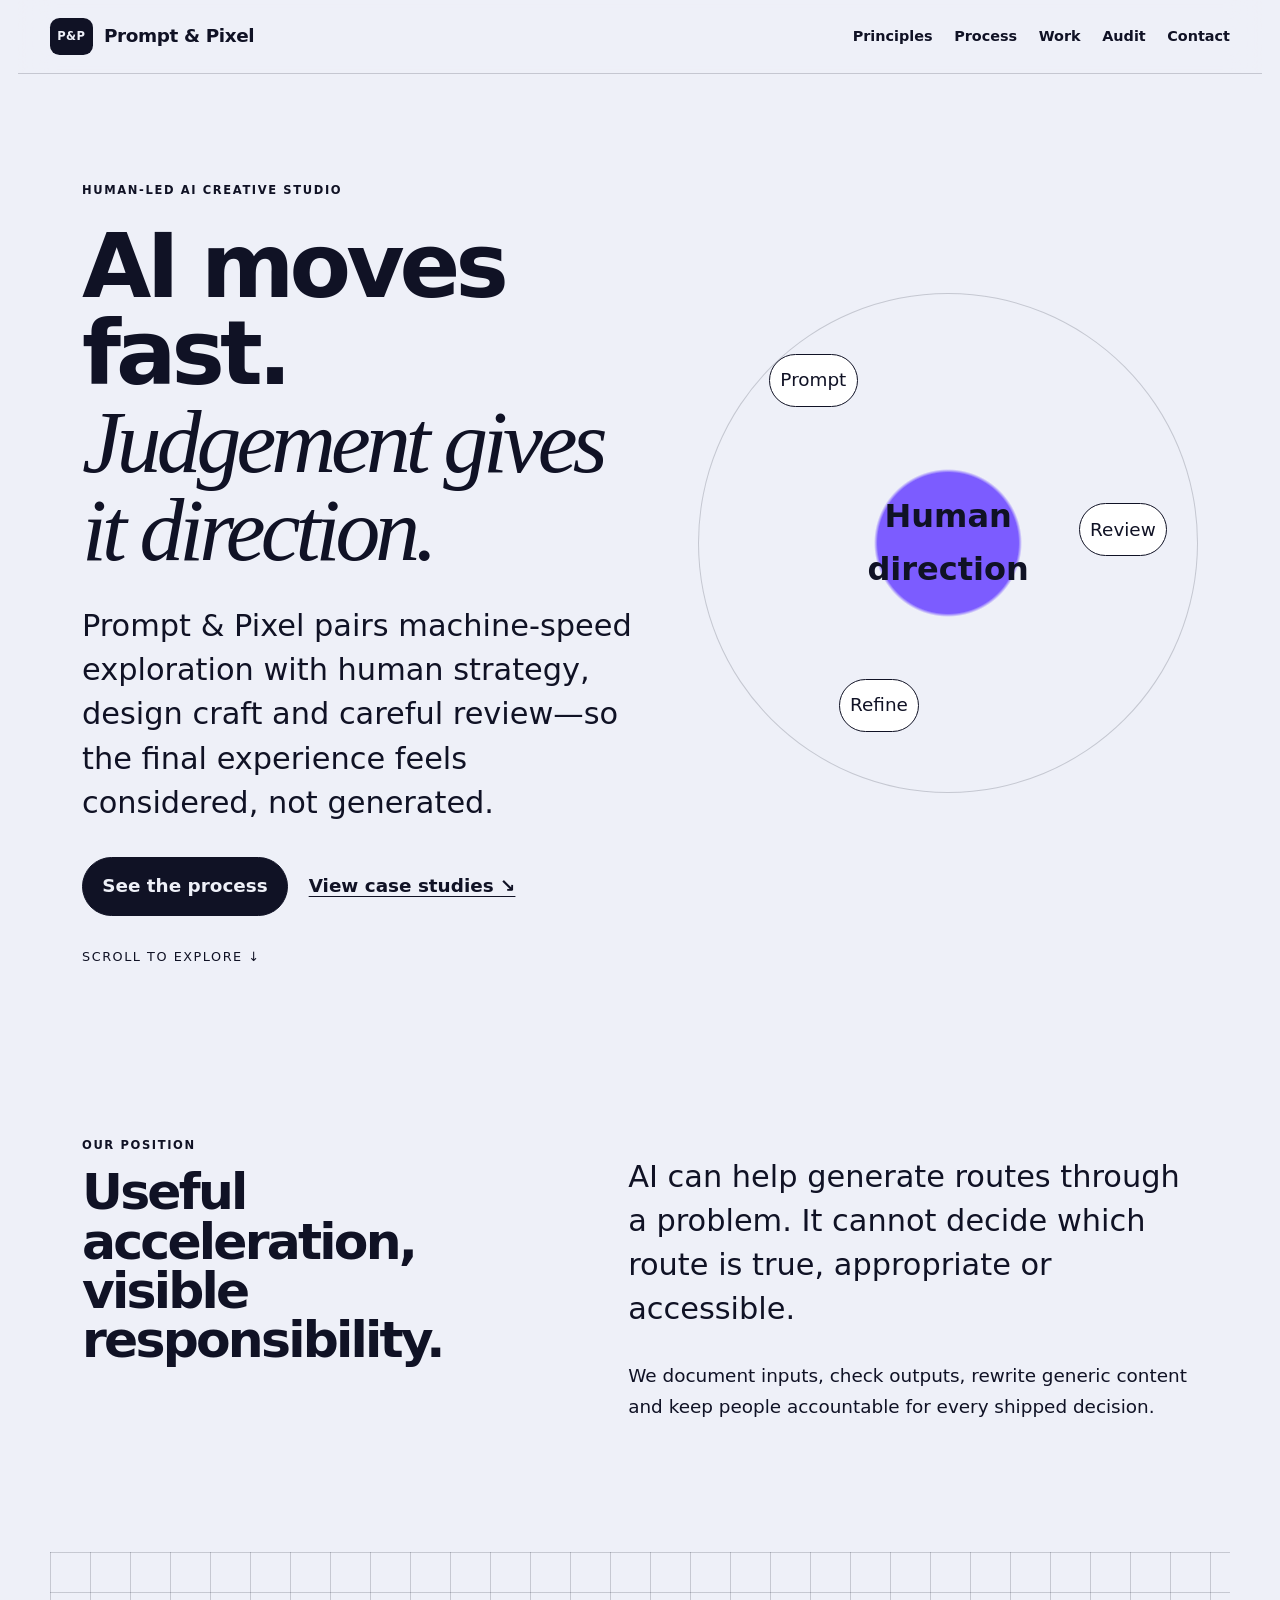
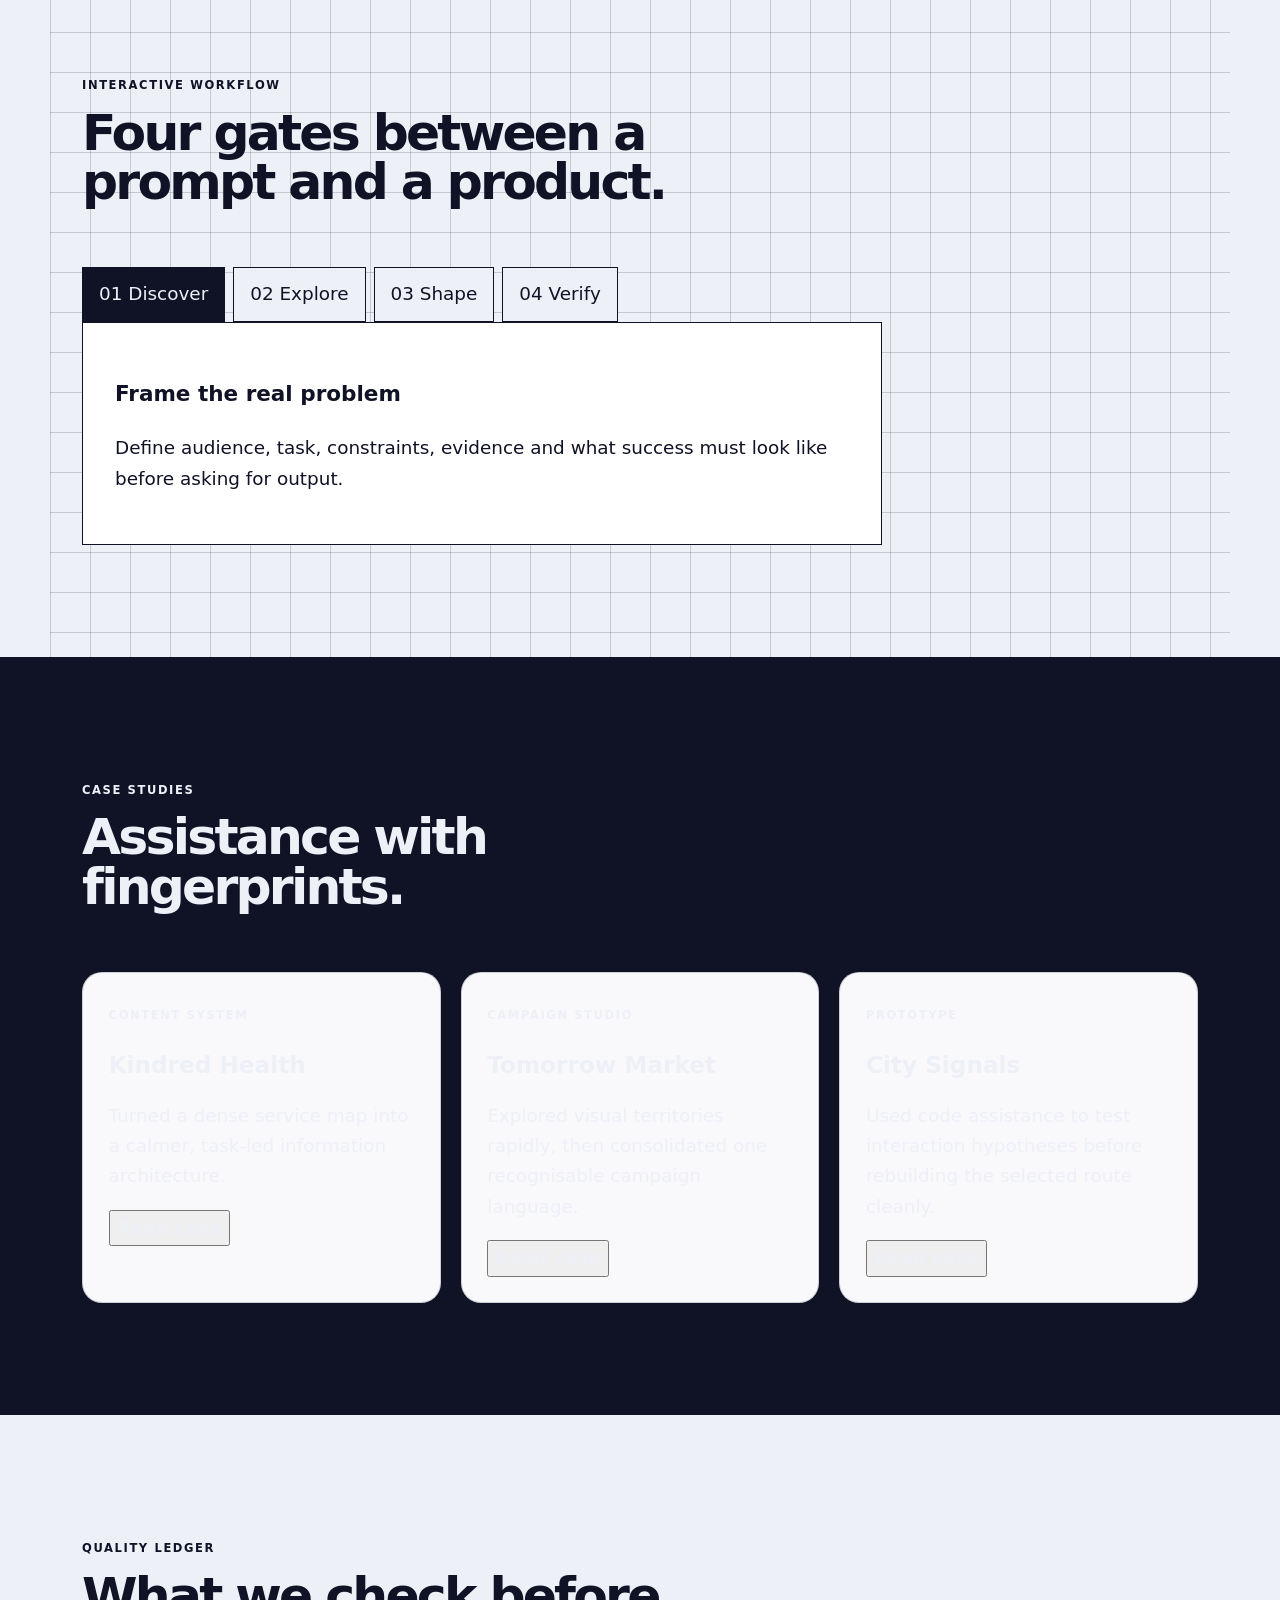
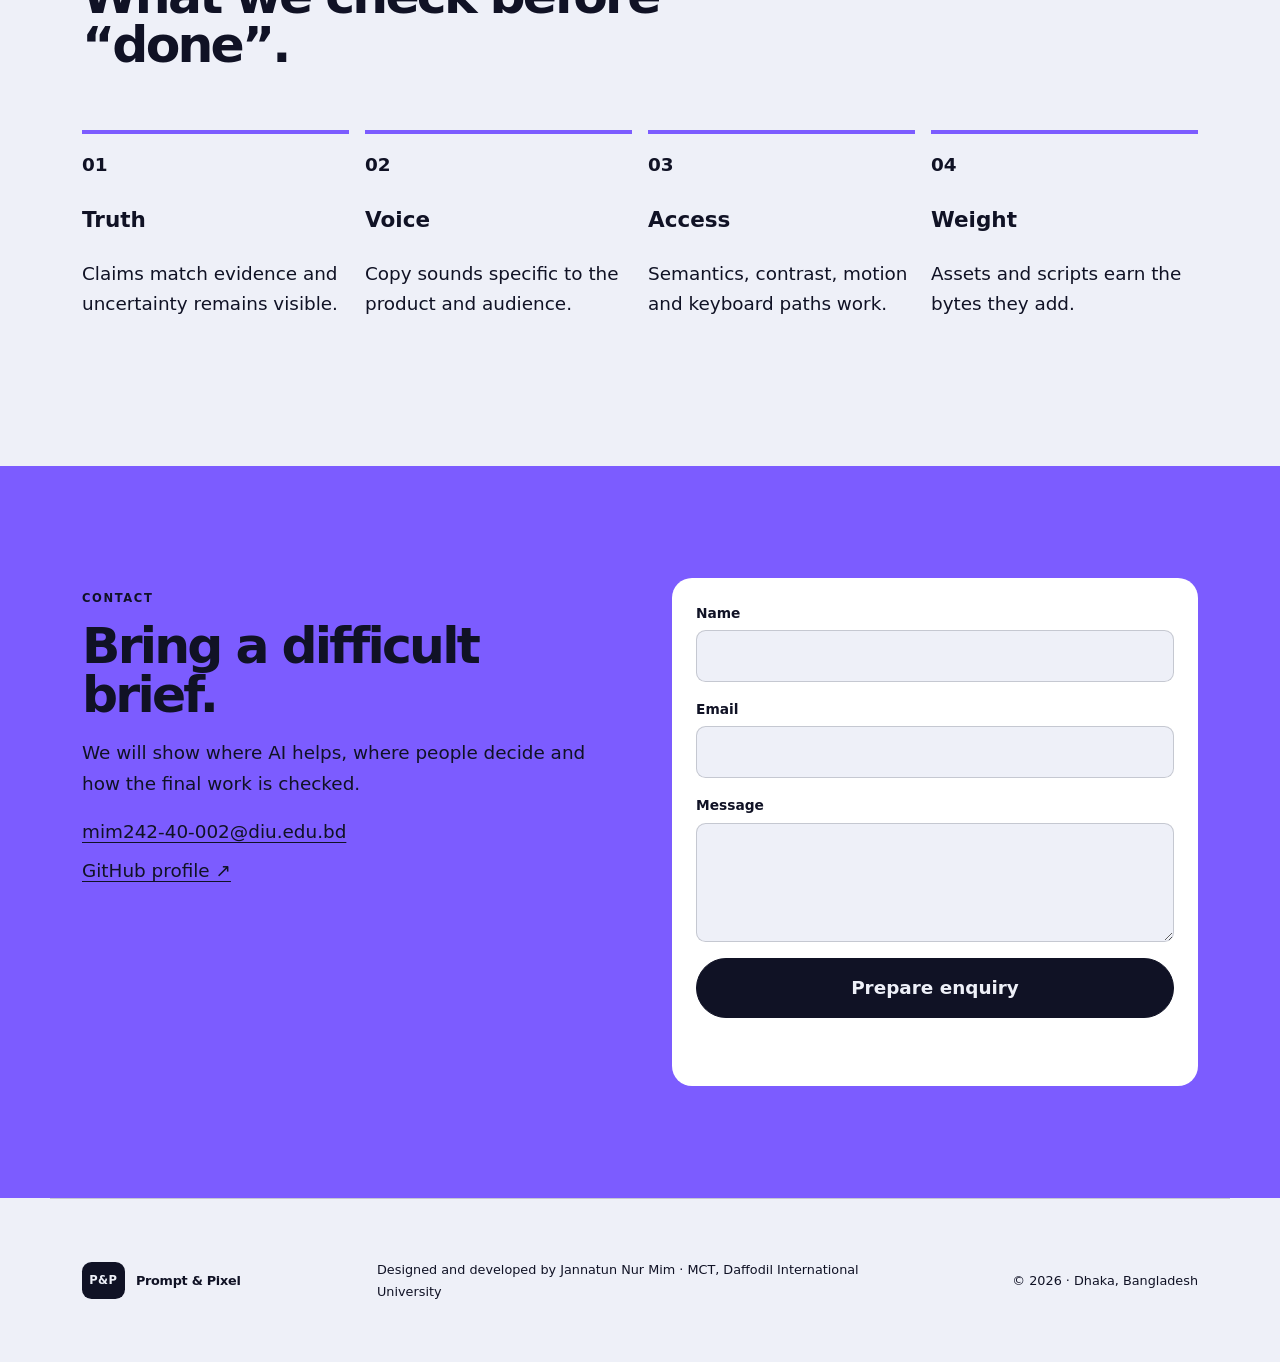
==== index.html @ ced9df6f "feat: build semantic responsive website" ====
<!doctype html><html lang="en" data-variant="ai"><head><meta charset="utf-8"><meta name="viewport" content="width=device-width,initial-scale=1"><title>Prompt & Pixel — Human-led AI creative studio</title><meta name="description" content="A transparent AI-assisted web design concept documenting planning, generation, customization, accessibility and validation."><meta name="theme-color" content="#7c5cff"><meta property="og:title" content="Prompt & Pixel — Human-led AI creative studio"><meta property="og:description" content="A transparent AI-assisted web design concept documenting planning, generation, customization, accessibility and validation."><meta property="og:type" content="website"><link rel="icon" type="image/png" href="assets/icons/favicon.png"><link rel="stylesheet" href="css/variables.css"><link rel="stylesheet" href="css/global.css"><link rel="stylesheet" href="css/components.css"><link rel="stylesheet" href="css/responsive.css"><script src="js/main.js" defer></script></head><body><a class="skip-link" href="#main">Skip to content</a><header class="site-header" id="top"><a class="brand" href="#top" aria-label="Prompt & Pixel home"><span>P&P</span>Prompt & Pixel</a><button class="nav-toggle" data-nav-toggle aria-expanded="false" aria-controls="main-nav"><span></span><span></span><span></span><span class="sr-only">Open navigation</span></button><nav id="main-nav" data-nav aria-label="Main navigation"><a href="#principles">Principles</a><a href="#process">Process</a><a href="#work">Work</a><a href="#audit">Audit</a><a href="#contact">Contact</a></nav></header><main id="main"><section class="hero"><div class="hero-copy"><p class="eyebrow">Human-led AI creative studio</p><h1>AI moves fast. <em>Judgement gives it direction.</em></h1><p class="hero-lead">Prompt & Pixel pairs machine-speed exploration with human strategy, design craft and careful review—so the final experience feels considered, not generated.</p><div class="hero-actions"><a class="button" href="#process">See the process</a><a class="text-link" href="#work">View case studies <span aria-hidden="true">↘</span></a></div></div><div class="hero-visual"><div class="ai-orbit" role="img" aria-label="Abstract orbital workflow showing prompt, review and refinement"><span>Prompt</span><span>Review</span><span>Refine</span><strong>Human<br>direction</strong></div></div><p class="scroll-cue">Scroll to explore <span aria-hidden="true">↓</span></p></section>
      <section class="section split" id="principles"><div><p class="kicker">Our position</p><h2>Useful acceleration, visible responsibility.</h2></div><div><p class="lead">AI can help generate routes through a problem. It cannot decide which route is true, appropriate or accessible.</p><p>We document inputs, check outputs, rewrite generic content and keep people accountable for every shipped decision.</p></div></section>
      <section class="section grid-field" id="process"><div class="section-head"><div><p class="kicker">Interactive workflow</p><h2>Four gates between a prompt and a product.</h2></div></div><div class="process-tabs" role="tablist" aria-label="AI development workflow"><button data-tab="discover" class="active" role="tab" aria-selected="true">01 Discover</button><button data-tab="explore" role="tab" aria-selected="false">02 Explore</button><button data-tab="shape" role="tab" aria-selected="false">03 Shape</button><button data-tab="verify" role="tab" aria-selected="false">04 Verify</button></div><div class="tab-panels"><article data-panel="discover"><h3>Frame the real problem</h3><p>Define audience, task, constraints, evidence and what success must look like before asking for output.</p></article><article data-panel="explore" hidden><h3>Generate alternatives</h3><p>Use AI for breadth: content angles, structures, risk lists and early implementation routes.</p></article><article data-panel="shape" hidden><h3>Apply human craft</h3><p>Edit voice, improve hierarchy, simplify code, replace clichés and build a coherent visual system.</p></article><article data-panel="verify" hidden><h3>Test the result</h3><p>Check facts, accessibility, responsive behavior, performance, edge cases and honest disclosure.</p></article></div></section>
      <section class="section ink-section" id="work"><div class="section-head"><div><p class="kicker">Case studies</p><h2>Assistance with fingerprints.</h2></div></div><div class="card-grid three"><article class="card"><span class="tag">Content system</span><h3>Kindred Health</h3><p>Turned a dense service map into a calmer, task-led information architecture.</p><button data-modal-open data-title="Kindred Health" data-copy="AI supported early content clustering; every health claim and final interface decision was manually reviewed.">Read case</button></article><article class="card"><span class="tag">Campaign studio</span><h3>Tomorrow Market</h3><p>Explored visual territories rapidly, then consolidated one recognisable campaign language.</p><button data-modal-open data-title="Tomorrow Market" data-copy="Generated directions were treated as sketches, not finished creative work.">Read case</button></article><article class="card"><span class="tag">Prototype</span><h3>City Signals</h3><p>Used code assistance to test interaction hypotheses before rebuilding the selected route cleanly.</p><button data-modal-open data-title="City Signals" data-copy="Prototype code was audited for semantics, focus behavior and unnecessary complexity.">Read case</button></article></div></section>
      <section class="section" id="audit"><div class="section-head"><div><p class="kicker">Quality ledger</p><h2>What we check before “done”.</h2></div></div><div class="audit-grid"><article><strong>01</strong><h3>Truth</h3><p>Claims match evidence and uncertainty remains visible.</p></article><article><strong>02</strong><h3>Voice</h3><p>Copy sounds specific to the product and audience.</p></article><article><strong>03</strong><h3>Access</h3><p>Semantics, contrast, motion and keyboard paths work.</p></article><article><strong>04</strong><h3>Weight</h3><p>Assets and scripts earn the bytes they add.</p></article></div></section>
      <section class="section contact-section" id="contact"><div><p class="kicker">Contact</p><h2>Bring a difficult brief.</h2><p>We will show where AI helps, where people decide and how the final work is checked.</p><div class="contact-links"><a href="mailto:mim242-40-002@diu.edu.bd">mim242-40-002@diu.edu.bd</a><a href="https://github.com/mim242-40-002-dot" rel="me">GitHub profile ↗</a></div></div><form data-demo-form><label>Name<input name="name" required autocomplete="name"></label><label>Email<input name="email" type="email" required autocomplete="email"></label><label>Message<textarea name="message" rows="4" required></textarea></label><button class="button" type="submit">Prepare enquiry</button><p class="form-status" data-form-status aria-live="polite"></p></form></section></main><footer><a class="brand" href="#top"><span>P&P</span>Prompt & Pixel</a><p>Designed and developed by Jannatun Nur Mim · MCT, Daffodil International University</p><p>© <span data-year></span> · Dhaka, Bangladesh</p></footer><div class="modal" data-modal hidden><div class="modal-panel" role="dialog" aria-modal="true" aria-labelledby="modal-title"><button class="modal-close" data-modal-close aria-label="Close dialog">×</button><p class="kicker">Project detail</p><h2 id="modal-title" data-modal-title></h2><p data-modal-body></p><a class="button" href="#contact" data-modal-close>Continue</a></div></div></body></html>
---- css/variables.css ----
:root{--bg:#eef0f8;--ink:#101225;--accent:#7c5cff;--alt:#13b8a6;--paper:#fff;--muted:color-mix(in srgb,var(--ink) 64%,transparent);--line:color-mix(in srgb,var(--ink) 18%,transparent);--radius:1.25rem;--shadow:0 1.4rem 4rem color-mix(in srgb,var(--ink) 12%,transparent);--max:1180px;--step--1:clamp(.82rem,.78rem + .18vw,.94rem);--step-0:clamp(1rem,.94rem + .28vw,1.15rem);--step-1:clamp(1.35rem,1.1rem + 1vw,2rem);--step-2:clamp(2rem,1.55rem + 2vw,3.3rem);--step-3:clamp(3rem,2rem + 4.5vw,6.8rem)}*{box-sizing:border-box}html{scroll-behavior:smooth;scroll-padding-top:6rem}body{margin:0;background:var(--bg);color:var(--ink);font-family:Inter,ui-sans-serif,system-ui,-apple-system,"Segoe UI",sans-serif;font-size:var(--step-0);line-height:1.65}::selection{background:var(--accent);color:var(--ink)}:focus-visible{outline:3px solid var(--alt);outline-offset:4px}@media(prefers-reduced-motion:reduce){*,*::before,*::after{scroll-behavior:auto!important;animation-duration:.01ms!important;animation-iteration-count:1!important;transition-duration:.01ms!important}}
---- css/global.css ----
img{display:block;max-width:100%;height:auto}a{color:inherit;text-decoration-thickness:.08em;text-underline-offset:.2em}button,input,textarea,select{font:inherit}button{color:inherit}.skip-link{position:fixed;left:1rem;top:-5rem;z-index:100;background:var(--ink);color:var(--bg);padding:.8rem 1rem}.skip-link:focus{top:1rem}.sr-only{position:absolute!important;width:1px;height:1px;padding:0;margin:-1px;overflow:hidden;clip:rect(0,0,0,0);white-space:nowrap;border:0}.site-header{position:sticky;top:0;z-index:50;display:flex;justify-content:space-between;align-items:center;max-width:calc(var(--max) + 4rem);margin:auto;padding:1.1rem 2rem;background:color-mix(in srgb,var(--bg) 88%,transparent);backdrop-filter:blur(16px);border-bottom:1px solid var(--line)}.brand{display:flex;align-items:center;gap:.7rem;font-weight:800;text-decoration:none;letter-spacing:-.02em}.brand span{display:grid;place-items:center;min-width:2.35rem;height:2.35rem;padding:0 .45rem;background:var(--ink);color:var(--bg);border-radius:.6rem;font-size:.72rem;letter-spacing:.04em}.site-header nav{display:flex;align-items:center;gap:1.35rem}.site-header nav a{text-decoration:none;font-size:.9rem;font-weight:650}.site-header nav a:hover{text-decoration:underline}.nav-toggle{display:none;background:none;border:0;padding:.5rem}.nav-toggle>span:not(.sr-only){display:block;width:1.6rem;height:2px;background:currentColor;margin:.3rem}.hero{position:relative;display:grid;grid-template-columns:1.05fr .95fr;align-items:center;gap:4rem;min-height:calc(100svh - 5rem);max-width:var(--max);margin:auto;padding:6rem 2rem}.hero h1,.section h2{font-weight:780;letter-spacing:-.055em;line-height:.98;margin:.25em 0}.hero h1{font-size:var(--step-3);max-width:13ch}.hero h1 em,.section h2 em{font-family:Georgia,serif;font-weight:400}.eyebrow,.kicker,.tag{text-transform:uppercase;letter-spacing:.14em;font-size:.72rem;font-weight:800}.hero-lead,.lead{font-size:var(--step-1);line-height:1.45;max-width:38rem}.hero-actions{display:flex;align-items:center;gap:1.3rem;margin-top:2rem}.button{display:inline-flex;justify-content:center;align-items:center;border:1px solid var(--ink);background:var(--ink);color:var(--bg);padding:.85rem 1.2rem;border-radius:999px;font-weight:750;text-decoration:none;cursor:pointer;transition:transform .2s,box-shadow .2s}.button:hover{transform:translateY(-2px);box-shadow:.35rem .35rem 0 var(--accent)}.text-link{font-weight:750}.scroll-cue{position:absolute;bottom:2rem;left:2rem;font-size:.8rem;text-transform:uppercase;letter-spacing:.12em}.section{max-width:var(--max);margin:auto;padding:7rem 2rem}.section-head{display:flex;justify-content:space-between;align-items:end;gap:2rem;margin-bottom:3rem}.section-head>div{max-width:760px}.section-head>p{max-width:360px}.section h2{font-size:var(--step-2);max-width:17ch}.split{display:grid;grid-template-columns:.9fr 1.1fr;gap:5rem}.ink-section{max-width:none;background:var(--ink);color:var(--bg);padding-left:max(2rem,calc((100% - var(--max))/2 + 2rem));padding-right:max(2rem,calc((100% - var(--max))/2 + 2rem))}.soft-section{background:color-mix(in srgb,var(--paper) 58%,var(--bg));max-width:none;padding-left:max(2rem,calc((100% - var(--max))/2 + 2rem));padding-right:max(2rem,calc((100% - var(--max))/2 + 2rem))}.card-grid{display:grid;gap:1.25rem}.card-grid.three{grid-template-columns:repeat(3,1fr)}.card{padding:1.6rem;border:1px solid var(--line);border-radius:var(--radius);background:color-mix(in srgb,var(--paper) 62%,var(--bg));min-height:250px}.card h3{font-size:1.45rem;line-height:1.1}.card button,.card a,.case-list a{font-weight:750}.dark-card{background:var(--ink);color:var(--bg)}.accent-card{background:var(--accent)}.card-no,.icon-mark,.chef-mark{display:grid;place-items:center;width:3rem;height:3rem;border-radius:50%;border:1px solid currentColor;font-weight:800}.tech{font-size:.82rem;margin:1.4rem 0}.chip-cloud{display:flex;flex-wrap:wrap;gap:.8rem}.chip-cloud span{border:1px solid currentColor;border-radius:999px;padding:.75rem 1rem;font-weight:720}.timeline-card{border-left:.4rem solid var(--accent);padding:1rem 2rem;max-width:800px}.date-pill{display:inline-block;border:1px solid var(--ink);border-radius:99px;padding:.25rem .65rem;font-size:.75rem}.stack-list{border-top:1px solid var(--line)}.stack-list article{display:grid;grid-template-columns:1fr 2fr;gap:1rem;padding:1.2rem 0;border-bottom:1px solid var(--line)}.gallery-grid{display:grid;grid-template-columns:2fr 1fr 1fr;gap:1rem}.gallery-art{min-height:360px;border-radius:var(--radius);border:1px solid var(--line)}.art-one{background:radial-gradient(circle at 70% 30%,var(--accent) 0 18%,transparent 19%),linear-gradient(125deg,var(--alt) 0 46%,var(--paper) 47%)}.art-two{background:repeating-linear-gradient(45deg,var(--ink) 0 12px,var(--accent) 12px 24px)}.art-three{background:linear-gradient(var(--paper),var(--paper)) padding-box,conic-gradient(from 90deg,var(--accent),var(--alt),var(--accent)) border-box;border:25px solid transparent}.contact-section,.reservation-section{display:grid;grid-template-columns:1fr 1fr;gap:4rem;background:var(--accent);max-width:none;padding-left:max(2rem,calc((100% - var(--max))/2 + 2rem));padding-right:max(2rem,calc((100% - var(--max))/2 + 2rem))}.contact-links{display:flex;flex-direction:column;gap:.5rem}.contact-section form,.reservation-section form,.involvement form{display:grid;gap:1rem;background:var(--paper);color:var(--ink);padding:1.5rem;border-radius:var(--radius)}label{display:grid;gap:.35rem;font-weight:700;font-size:.86rem}input,textarea,select{width:100%;padding:.85rem;border:1px solid var(--line);border-radius:.6rem;background:var(--bg);color:var(--ink)}.form-row{display:grid;grid-template-columns:1fr 1fr;gap:1rem}.form-status{min-height:1.5em;margin:0;font-weight:700}footer{max-width:var(--max);margin:auto;padding:3rem 2rem;display:grid;grid-template-columns:1fr 2fr 1fr;align-items:center;gap:2rem;border-top:1px solid var(--line);font-size:.8rem}footer p:last-child{text-align:right}
---- css/components.css ----
.portrait-frame,.food-hero,.travel-frame{margin:0;position:relative}.portrait-frame img,.food-hero img,.travel-frame img{border-radius:48% 48% 1rem 1rem;box-shadow:var(--shadow)}.portrait-frame figcaption,.food-hero figcaption,.travel-frame span{position:absolute;right:-1rem;bottom:1.5rem;background:var(--ink);color:var(--bg);padding:.75rem 1rem;border-radius:.7rem;font-size:.78rem}.food-hero img{border-radius:50%}.food-hero figcaption{display:grid}.studio-board{padding:1.2rem;background:var(--alt);color:white;transform:rotate(2deg);box-shadow:var(--shadow)}.board-label{font-size:.7rem;letter-spacing:.14em}.board-window{min-height:320px;margin-top:1rem;padding:1rem;background:var(--bg);color:var(--ink);border:1px solid var(--ink)}.board-window i{display:inline-block;width:.55rem;height:.55rem;border-radius:50%;background:var(--accent)}.board-window strong{display:block;font-size:2.2rem;line-height:1;margin-top:6rem}.board-note{background:var(--accent);color:var(--ink);padding:.6rem;margin:1rem 0 -2.4rem 3rem}.tape-section{padding-block:1.5rem;background:var(--accent);max-width:none;overflow:hidden}.marquee{white-space:nowrap;font-weight:850;letter-spacing:.1em;text-align:center}.numbered>span{font-size:2.5rem;font-family:Georgia,serif}.filter-row{display:flex;flex-wrap:wrap;gap:.5rem}.filter{border:1px solid currentColor;background:transparent;border-radius:999px;padding:.5rem .8rem;cursor:pointer}.filter.active{background:var(--accent);color:var(--ink)}.case-list article{display:grid;grid-template-columns:1fr 2fr 2fr;align-items:center;gap:1rem;border-top:1px solid currentColor;padding:1.5rem 0}.case-list article:last-child{border-bottom:1px solid currentColor}.case-list h3{font-size:2rem;margin:.2rem}.metric-grid{display:grid;grid-template-columns:repeat(4,1fr);gap:1rem}.metric-grid div{border-top:1px solid var(--line);padding-top:1rem}.metric-grid strong{display:block;font-size:3rem}.metric-grid span{font-size:.8rem}.slider{max-width:850px}.slider blockquote{display:none;margin:0;font-family:Georgia,serif;font-size:clamp(1.7rem,4vw,3.2rem);line-height:1.2}.slider blockquote.active{display:block}.slider cite{display:block;font-family:inherit;font-size:.85rem;margin-top:1.5rem}.slider-actions{display:flex;gap:.5rem;margin-top:1.5rem}.slider-actions button{width:3rem;height:3rem;border-radius:50%;border:1px solid currentColor;background:transparent;cursor:pointer}.category-strip{display:grid;grid-template-columns:repeat(4,1fr);border:1px solid var(--line)}.category-strip a{padding:1.2rem;text-decoration:none;border-right:1px solid var(--line);font-weight:800}.category-strip a:last-child{border:0}.category-strip span{display:block;font-size:.7rem;font-weight:500}.spice-section{max-width:none;background:#3a1710;color:#fff8ed;padding-left:max(2rem,calc((100% - var(--max))/2 + 2rem));padding-right:max(2rem,calc((100% - var(--max))/2 + 2rem))}.menu-card,.destination-card{overflow:hidden;background:var(--paper);color:var(--ink);border-radius:var(--radius)}.menu-card img,.destination-card img{width:100%;aspect-ratio:4/3;object-fit:cover}.menu-card>div,.destination-card>div{padding:1.2rem}.rating{float:right}.card-action{display:flex;justify-content:space-between;align-items:center;gap:1rem}.card-action button,.menu-card button,.destination-card button,.package-row button,.work-card button,.idea-cards button{border:0;border-bottom:1px solid currentColor;background:transparent;padding:.25rem 0;cursor:pointer;font-weight:750}.offer-band{display:flex;align-items:center;justify-content:space-between;gap:2rem;background:var(--accent);max-width:none;padding-left:max(2rem,calc((100% - var(--max))/2 + 2rem));padding-right:max(2rem,calc((100% - var(--max))/2 + 2rem))}.offer-band strong{font-size:3rem}.chef-mark{background:var(--accent)}.travel-frame img{aspect-ratio:4/3;object-fit:cover;border-radius:40% 40% 1rem 1rem}.search-band,.newsletter-section{max-width:var(--max);margin:auto;display:flex;align-items:end;gap:1rem;padding:1.4rem 2rem;background:var(--paper);border-radius:var(--radius)}.search-band label{flex:1}.ocean-section{max-width:none;background:var(--alt);color:white;padding-left:max(2rem,calc((100% - var(--max))/2 + 2rem));padding-right:max(2rem,calc((100% - var(--max))/2 + 2rem))}.package-row{display:grid;grid-template-columns:repeat(3,1fr);gap:1rem}.package-row article{padding:1.5rem;border:1px solid currentColor}.travel-gallery{display:grid;grid-template-columns:repeat(3,1fr);gap:.75rem}.travel-gallery button{border:0;padding:0;background:none;cursor:pointer}.travel-gallery img{aspect-ratio:4/3;object-fit:cover}.newsletter-section{margin-block:4rem;background:var(--ink);color:var(--bg);align-items:center}.newsletter-section form{display:grid;grid-template-columns:1fr auto;flex:1}.newsletter-section .form-status{grid-column:1/-1}.ai-orbit{position:relative;min-height:500px;border-radius:50%;border:1px solid var(--line);display:grid;place-items:center;background:radial-gradient(circle,var(--accent) 0 20%,transparent 21%)}.ai-orbit strong{text-align:center;font-size:2rem}.ai-orbit span{position:absolute;background:var(--paper);padding:.65rem;border:1px solid var(--ink);border-radius:99px}.ai-orbit span:nth-child(1){top:12%;left:14%}.ai-orbit span:nth-child(2){right:6%;top:42%}.ai-orbit span:nth-child(3){bottom:12%;left:28%}.grid-field{background-image:linear-gradient(var(--line) 1px,transparent 1px),linear-gradient(90deg,var(--line) 1px,transparent 1px);background-size:40px 40px}.process-tabs{display:flex;gap:.5rem;flex-wrap:wrap}.process-tabs button{border:1px solid var(--ink);padding:.7rem 1rem;background:var(--bg);cursor:pointer}.process-tabs button.active{background:var(--ink);color:var(--bg)}.tab-panels{max-width:800px;padding:2rem;background:var(--paper);border:1px solid var(--ink)}.audit-grid,.ai-principles{display:grid;grid-template-columns:repeat(4,1fr);gap:1rem}.audit-grid article{border-top:4px solid var(--accent);padding:1rem 0}.chat-preview{background:var(--ink);color:white;border-radius:1.5rem;padding:1.2rem;box-shadow:var(--shadow);transform:rotate(-2deg)}.chat-preview>div{border-bottom:1px solid #ffffff40;padding-bottom:.7rem}.chat-preview p{font-size:1.6rem;max-width:18ch}.status-dot{display:inline-block;width:.6rem;height:.6rem;border-radius:50%;background:#43d17b}.preview-chip{display:inline-block;border:1px solid #ffffff50;border-radius:99px;padding:.4rem .7rem;font-size:.75rem}.safety-band{display:grid;grid-template-columns:1fr 1fr;gap:3rem;background:var(--accent);max-width:none;padding-left:max(2rem,calc((100% - var(--max))/2 + 2rem));padding-right:max(2rem,calc((100% - var(--max))/2 + 2rem))}.chat-launcher{position:fixed;right:1.5rem;bottom:1.5rem;z-index:70;width:4rem;height:4rem;border-radius:50%;border:0;background:var(--accent);color:white;font-size:1.5rem;box-shadow:var(--shadow);cursor:pointer}.chat-window{position:fixed;right:1.5rem;bottom:6.3rem;z-index:70;width:min(390px,calc(100vw - 2rem));height:min(570px,calc(100svh - 8rem));background:white;color:var(--ink);border:1px solid var(--line);border-radius:1.2rem;box-shadow:var(--shadow);overflow:hidden}.chat-window header{display:flex;justify-content:space-between;padding:1rem;background:var(--ink);color:white}.chat-window header>div{display:grid;grid-template-columns:auto 1fr;column-gap:.5rem}.chat-window header small{grid-column:2}.chat-window header button{border:0;background:transparent;color:white;font-size:1.5rem}.chat-history{height:330px;overflow:auto;padding:1rem;background:var(--bg)}.message{max-width:82%;padding:.7rem .85rem;border-radius:1rem;margin-bottom:.7rem}.message p{margin:0}.message time{font-size:.65rem}.message.assistant{background:white}.message.user{background:var(--accent);color:white;margin-left:auto}.typing{letter-spacing:.2em}.quick-replies{display:flex;gap:.35rem;overflow:auto;padding:.7rem}.quick-replies button{white-space:nowrap;border:1px solid var(--line);background:white;border-radius:99px;padding:.4rem .6rem}.chat-window form{display:grid;grid-template-columns:1fr auto;padding:.7rem;border-top:1px solid var(--line)}.chat-window form button{width:2.8rem;border:0;border-radius:50%;background:var(--accent);color:white}.idea-machine{min-height:470px;position:relative;border-radius:50%;background:var(--accent);display:grid;place-items:center}.idea-core{font-family:Georgia,serif;font-size:3rem}.impact-label{position:absolute;right:-1rem;bottom:15%;background:var(--ink);color:var(--bg);padding:.8rem}.spark{position:absolute;width:1rem;height:1rem;background:var(--alt);transform:rotate(45deg)}.s1{left:12%;top:20%}.s2{right:18%;top:15%}.s3{left:20%;bottom:12%}.yellow-section{max-width:none;background:var(--accent);padding-left:max(2rem,calc((100% - var(--max))/2 + 2rem));padding-right:max(2rem,calc((100% - var(--max))/2 + 2rem))}.big-symbol{font-size:3rem;font-family:Georgia,serif}.process-line{list-style:none;padding:0;display:grid;grid-template-columns:repeat(5,1fr);counter-reset:step}.process-line li{padding:1rem;border-top:1px solid var(--line)}.process-line strong,.process-line span{display:block}.idea-cards{display:grid;grid-template-columns:repeat(3,1fr);gap:1rem}.idea-cards article{padding:1.5rem;border:1px solid currentColor}.involvement{display:grid;grid-template-columns:1fr 1fr;gap:2rem;background:var(--accent);max-width:none;padding-left:max(2rem,calc((100% - var(--max))/2 + 2rem));padding-right:max(2rem,calc((100% - var(--max))/2 + 2rem))}.involvement form{grid-column:2}.final-canvas{position:relative;min-height:510px}.canvas-window{position:absolute;inset:8% 2% 8% 10%;background:var(--ink);color:var(--bg);padding:2rem}.canvas-window strong{display:block;font-size:4rem;line-height:.9;margin-top:5rem}.orb{position:absolute;width:220px;height:220px;border-radius:50%;background:var(--accent);right:0;top:0;mix-blend-mode:multiply}.signal{position:absolute;right:5%;bottom:2%;background:var(--alt);color:white;padding:1rem}.final-intro>h2{max-width:22ch;font-size:clamp(2.5rem,5vw,5rem)}.intro-columns{display:grid;grid-template-columns:1fr 1fr;gap:3rem}.service-list{border-top:1px solid var(--line)}.service-list article{display:grid;grid-template-columns:.4fr 1fr 2fr;align-items:start;border-bottom:1px solid var(--line);padding:1.4rem 0}.service-list h3{margin:0}.work-section{max-width:none;background:var(--ink);color:var(--bg);padding-left:max(2rem,calc((100% - var(--max))/2 + 2rem));padding-right:max(2rem,calc((100% - var(--max))/2 + 2rem))}.work-grid{display:grid;grid-template-columns:1.3fr .7fr;gap:1rem}.work-card{min-height:360px;border:1px solid currentColor;padding:1.5rem;display:flex;flex-direction:column;align-items:start}.work-card.wide{grid-row:span 2;min-height:730px;background:linear-gradient(145deg,var(--alt),var(--ink) 70%)}.work-card h3{font-size:3rem;margin:auto 0 .5rem}.ai-band{display:grid;grid-template-columns:1fr 1fr;gap:3rem;background:var(--accent);max-width:none;padding-left:max(2rem,calc((100% - var(--max))/2 + 2rem));padding-right:max(2rem,calc((100% - var(--max))/2 + 2rem))}.ai-principles{grid-template-columns:1fr}.ai-principles article{display:grid;border-top:1px solid currentColor;padding:1rem 0}.founder-card{display:grid;grid-template-columns:auto 1fr;gap:2rem;align-items:center}.founder-mark{width:150px;height:150px;border-radius:50%;display:grid;place-items:center;background:var(--ink);color:var(--bg);font-size:4rem}.faq-section{display:grid;grid-template-columns:1fr 1fr;gap:3rem}.faq-section details{border-top:1px solid var(--line);padding:1rem 0}.faq-section summary{cursor:pointer;font-weight:800}.modal{position:fixed;inset:0;z-index:100;display:grid;place-items:center;padding:1rem;background:#0009}.modal[hidden]{display:none}.modal-panel{position:relative;width:min(600px,100%);background:var(--bg);color:var(--ink);padding:2rem;border-radius:var(--radius)}.modal-close{position:absolute;right:1rem;top:1rem;border:0;background:transparent;font-size:1.7rem}.modal-panel .button{margin-top:1rem}[hidden]{display:none!important}
---- css/responsive.css ----
@media(max-width:900px){.site-header{padding:1rem}.nav-toggle{display:block}.site-header nav{position:absolute;left:1rem;right:1rem;top:4.5rem;display:none;flex-direction:column;align-items:stretch;background:var(--paper);color:var(--ink);padding:1rem;border:1px solid var(--line);box-shadow:var(--shadow)}.site-header nav.open{display:flex}.site-header nav a{padding:.7rem}.hero{grid-template-columns:1fr;gap:2rem;padding-top:4rem}.hero-visual{max-width:650px}.scroll-cue{display:none}.split,.contact-section,.reservation-section,.safety-band,.ai-band,.faq-section{grid-template-columns:1fr;gap:2rem}.card-grid.three,.package-row,.idea-cards{grid-template-columns:1fr 1fr}.metric-grid,.audit-grid{grid-template-columns:1fr 1fr}.gallery-grid{grid-template-columns:1fr 1fr}.gallery-art:first-child{grid-column:1/-1}.category-strip{grid-template-columns:1fr 1fr}.offer-band{align-items:flex-start}.travel-gallery{grid-template-columns:1fr 1fr}.process-line{grid-template-columns:1fr 1fr}.involvement{grid-template-columns:1fr}.involvement form{grid-column:1}.work-grid{grid-template-columns:1fr}.work-card.wide{grid-row:auto;min-height:460px}.intro-columns{grid-template-columns:1fr}.service-list article{grid-template-columns:.3fr 1fr}.service-list article p{grid-column:2}.section{padding-block:5rem}footer{grid-template-columns:1fr 1fr}footer p:nth-child(2){grid-column:1/-1;grid-row:2}footer p:last-child{text-align:right}}@media(max-width:600px){.hero{min-height:auto;padding:3rem 1rem 5rem}.hero h1{font-size:clamp(2.65rem,14vw,4.2rem)}.hero-actions{align-items:flex-start;flex-direction:column}.section{padding:4rem 1rem}.section-head{align-items:flex-start;flex-direction:column;margin-bottom:2rem}.card-grid.three,.metric-grid,.audit-grid,.package-row,.idea-cards,.gallery-grid,.travel-gallery{grid-template-columns:1fr}.gallery-art:first-child{grid-column:auto}.stack-list article,.case-list article{grid-template-columns:1fr;gap:.2rem}.category-strip{grid-template-columns:1fr}.category-strip a{border-right:0;border-bottom:1px solid var(--line)}.offer-band,.search-band,.newsletter-section{flex-direction:column;align-items:stretch}.offer-band strong{font-size:2rem}.newsletter-section form{grid-template-columns:1fr}.form-row{grid-template-columns:1fr}.process-line{grid-template-columns:1fr}.service-list article{grid-template-columns:.2fr 1fr}.canvas-window strong{font-size:2.7rem}.orb{width:140px;height:140px}.work-card h3{font-size:2.2rem}.founder-card{grid-template-columns:1fr}.chat-window{right:1rem;bottom:5.8rem}.contact-section,.reservation-section,.yellow-section,.ink-section,.soft-section,.spice-section,.ocean-section,.work-section,.offer-band,.safety-band,.ai-band,.involvement{padding-left:1rem;padding-right:1rem}footer{grid-template-columns:1fr}footer p:last-child{text-align:left}.portrait-frame figcaption,.food-hero figcaption,.travel-frame span{right:0}}
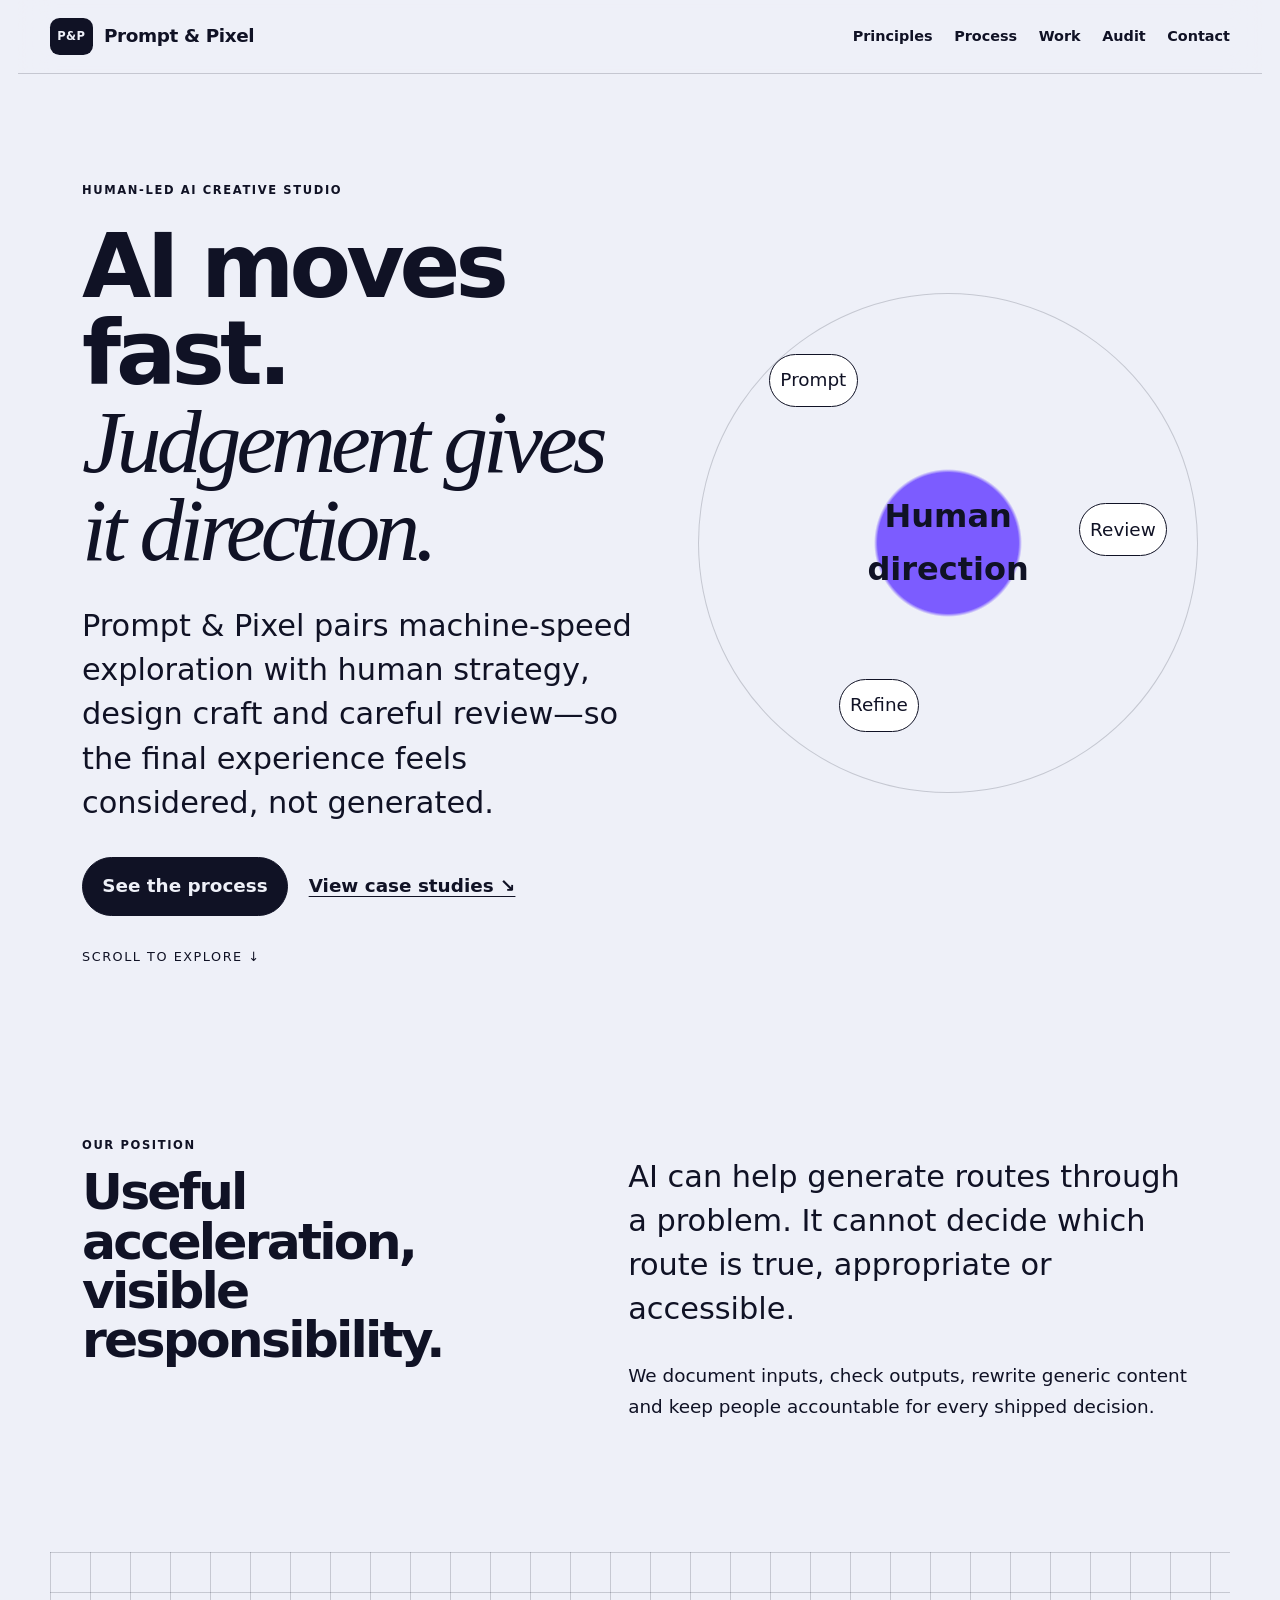
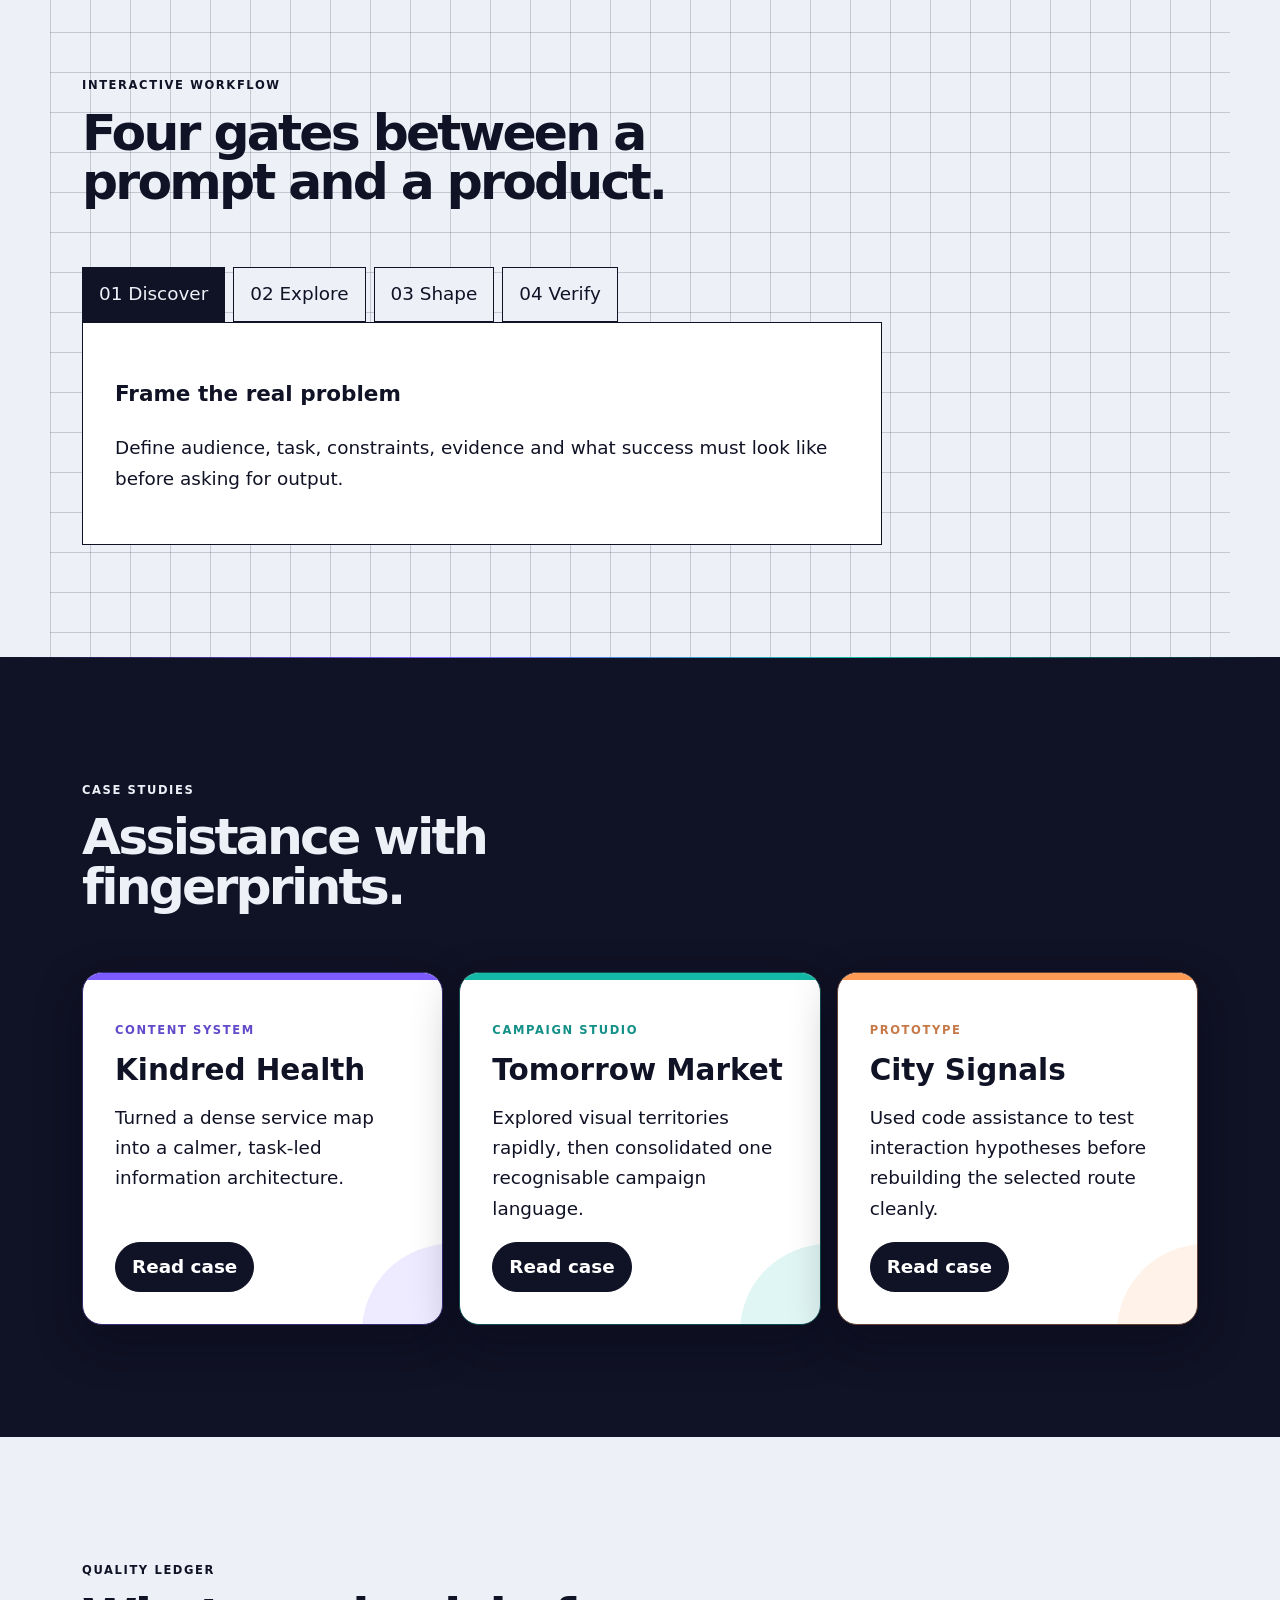
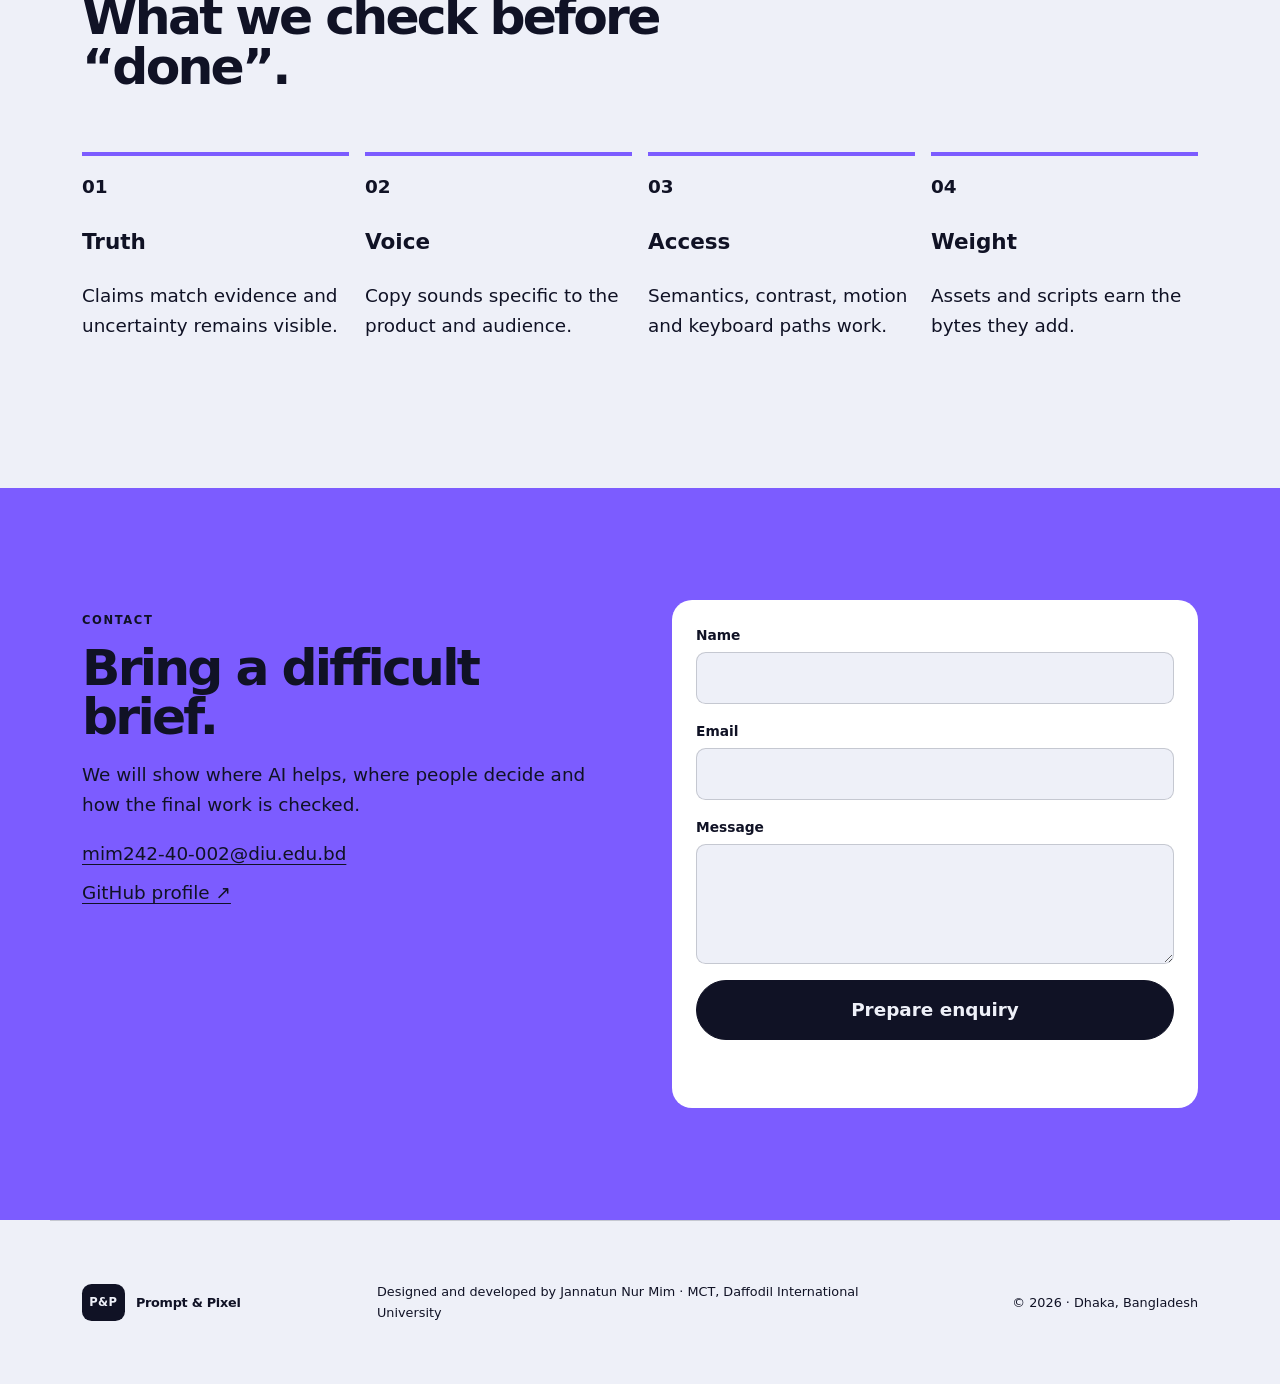
==== commit 7de8500c: "chore: version contrast fix stylesheet" ====
--- a/index.html
+++ b/index.html
@@ -1,6 +1,6 @@
-<!doctype html><html lang="en" data-variant="ai"><head><meta charset="utf-8"><meta name="viewport" content="width=device-width,initial-scale=1"><title>Prompt & Pixel — Human-led AI creative studio</title><meta name="description" content="A transparent AI-assisted web design concept documenting planning, generation, customization, accessibility and validation."><meta name="theme-color" content="#7c5cff"><meta property="og:title" content="Prompt & Pixel — Human-led AI creative studio"><meta property="og:description" content="A transparent AI-assisted web design concept documenting planning, generation, customization, accessibility and validation."><meta property="og:type" content="website"><link rel="icon" type="image/png" href="assets/icons/favicon.png"><link rel="stylesheet" href="css/variables.css"><link rel="stylesheet" href="css/global.css"><link rel="stylesheet" href="css/components.css"><link rel="stylesheet" href="css/responsive.css"><script src="js/main.js" defer></script></head><body><a class="skip-link" href="#main">Skip to content</a><header class="site-header" id="top"><a class="brand" href="#top" aria-label="Prompt & Pixel home"><span>P&P</span>Prompt & Pixel</a><button class="nav-toggle" data-nav-toggle aria-expanded="false" aria-controls="main-nav"><span></span><span></span><span></span><span class="sr-only">Open navigation</span></button><nav id="main-nav" data-nav aria-label="Main navigation"><a href="#principles">Principles</a><a href="#process">Process</a><a href="#work">Work</a><a href="#audit">Audit</a><a href="#contact">Contact</a></nav></header><main id="main"><section class="hero"><div class="hero-copy"><p class="eyebrow">Human-led AI creative studio</p><h1>AI moves fast. <em>Judgement gives it direction.</em></h1><p class="hero-lead">Prompt & Pixel pairs machine-speed exploration with human strategy, design craft and careful review—so the final experience feels considered, not generated.</p><div class="hero-actions"><a class="button" href="#process">See the process</a><a class="text-link" href="#work">View case studies <span aria-hidden="true">↘</span></a></div></div><div class="hero-visual"><div class="ai-orbit" role="img" aria-label="Abstract orbital workflow showing prompt, review and refinement"><span>Prompt</span><span>Review</span><span>Refine</span><strong>Human<br>direction</strong></div></div><p class="scroll-cue">Scroll to explore <span aria-hidden="true">↓</span></p></section>
+<!doctype html><html lang="en" data-variant="ai"><head><meta charset="utf-8"><meta name="viewport" content="width=device-width,initial-scale=1"><title>Prompt & Pixel — Human-led AI creative studio</title><meta name="description" content="A transparent AI-assisted web design concept documenting planning, generation, customization, accessibility and validation."><meta name="theme-color" content="#7c5cff"><meta property="og:title" content="Prompt & Pixel — Human-led AI creative studio"><meta property="og:description" content="A transparent AI-assisted web design concept documenting planning, generation, customization, accessibility and validation."><meta property="og:type" content="website"><link rel="icon" type="image/png" href="assets/icons/favicon.png"><link rel="stylesheet" href="css/variables.css?v=abd64dd"><link rel="stylesheet" href="css/global.css"><link rel="stylesheet" href="css/components.css"><link rel="stylesheet" href="css/responsive.css"><script src="js/main.js" defer></script></head><body><a class="skip-link" href="#main">Skip to content</a><header class="site-header" id="top"><a class="brand" href="#top" aria-label="Prompt & Pixel home"><span>P&P</span>Prompt & Pixel</a><button class="nav-toggle" data-nav-toggle aria-expanded="false" aria-controls="main-nav"><span></span><span></span><span></span><span class="sr-only">Open navigation</span></button><nav id="main-nav" data-nav aria-label="Main navigation"><a href="#principles">Principles</a><a href="#process">Process</a><a href="#work">Work</a><a href="#audit">Audit</a><a href="#contact">Contact</a></nav></header><main id="main"><section class="hero"><div class="hero-copy"><p class="eyebrow">Human-led AI creative studio</p><h1>AI moves fast. <em>Judgement gives it direction.</em></h1><p class="hero-lead">Prompt & Pixel pairs machine-speed exploration with human strategy, design craft and careful review—so the final experience feels considered, not generated.</p><div class="hero-actions"><a class="button" href="#process">See the process</a><a class="text-link" href="#work">View case studies <span aria-hidden="true">↘</span></a></div></div><div class="hero-visual"><div class="ai-orbit" role="img" aria-label="Abstract orbital workflow showing prompt, review and refinement"><span>Prompt</span><span>Review</span><span>Refine</span><strong>Human<br>direction</strong></div></div><p class="scroll-cue">Scroll to explore <span aria-hidden="true">↓</span></p></section>
       <section class="section split" id="principles"><div><p class="kicker">Our position</p><h2>Useful acceleration, visible responsibility.</h2></div><div><p class="lead">AI can help generate routes through a problem. It cannot decide which route is true, appropriate or accessible.</p><p>We document inputs, check outputs, rewrite generic content and keep people accountable for every shipped decision.</p></div></section>
       <section class="section grid-field" id="process"><div class="section-head"><div><p class="kicker">Interactive workflow</p><h2>Four gates between a prompt and a product.</h2></div></div><div class="process-tabs" role="tablist" aria-label="AI development workflow"><button data-tab="discover" class="active" role="tab" aria-selected="true">01 Discover</button><button data-tab="explore" role="tab" aria-selected="false">02 Explore</button><button data-tab="shape" role="tab" aria-selected="false">03 Shape</button><button data-tab="verify" role="tab" aria-selected="false">04 Verify</button></div><div class="tab-panels"><article data-panel="discover"><h3>Frame the real problem</h3><p>Define audience, task, constraints, evidence and what success must look like before asking for output.</p></article><article data-panel="explore" hidden><h3>Generate alternatives</h3><p>Use AI for breadth: content angles, structures, risk lists and early implementation routes.</p></article><article data-panel="shape" hidden><h3>Apply human craft</h3><p>Edit voice, improve hierarchy, simplify code, replace clichés and build a coherent visual system.</p></article><article data-panel="verify" hidden><h3>Test the result</h3><p>Check facts, accessibility, responsive behavior, performance, edge cases and honest disclosure.</p></article></div></section>
       <section class="section ink-section" id="work"><div class="section-head"><div><p class="kicker">Case studies</p><h2>Assistance with fingerprints.</h2></div></div><div class="card-grid three"><article class="card"><span class="tag">Content system</span><h3>Kindred Health</h3><p>Turned a dense service map into a calmer, task-led information architecture.</p><button data-modal-open data-title="Kindred Health" data-copy="AI supported early content clustering; every health claim and final interface decision was manually reviewed.">Read case</button></article><article class="card"><span class="tag">Campaign studio</span><h3>Tomorrow Market</h3><p>Explored visual territories rapidly, then consolidated one recognisable campaign language.</p><button data-modal-open data-title="Tomorrow Market" data-copy="Generated directions were treated as sketches, not finished creative work.">Read case</button></article><article class="card"><span class="tag">Prototype</span><h3>City Signals</h3><p>Used code assistance to test interaction hypotheses before rebuilding the selected route cleanly.</p><button data-modal-open data-title="City Signals" data-copy="Prototype code was audited for semantics, focus behavior and unnecessary complexity.">Read case</button></article></div></section>
       <section class="section" id="audit"><div class="section-head"><div><p class="kicker">Quality ledger</p><h2>What we check before “done”.</h2></div></div><div class="audit-grid"><article><strong>01</strong><h3>Truth</h3><p>Claims match evidence and uncertainty remains visible.</p></article><article><strong>02</strong><h3>Voice</h3><p>Copy sounds specific to the product and audience.</p></article><article><strong>03</strong><h3>Access</h3><p>Semantics, contrast, motion and keyboard paths work.</p></article><article><strong>04</strong><h3>Weight</h3><p>Assets and scripts earn the bytes they add.</p></article></div></section>
-      <section class="section contact-section" id="contact"><div><p class="kicker">Contact</p><h2>Bring a difficult brief.</h2><p>We will show where AI helps, where people decide and how the final work is checked.</p><div class="contact-links"><a href="mailto:mim242-40-002@diu.edu.bd">mim242-40-002@diu.edu.bd</a><a href="https://github.com/mim242-40-002-dot" rel="me">GitHub profile ↗</a></div></div><form data-demo-form><label>Name<input name="name" required autocomplete="name"></label><label>Email<input name="email" type="email" required autocomplete="email"></label><label>Message<textarea name="message" rows="4" required></textarea></label><button class="button" type="submit">Prepare enquiry</button><p class="form-status" data-form-status aria-live="polite"></p></form></section></main><footer><a class="brand" href="#top"><span>P&P</span>Prompt & Pixel</a><p>Designed and developed by Jannatun Nur Mim · MCT, Daffodil International University</p><p>© <span data-year></span> · Dhaka, Bangladesh</p></footer><div class="modal" data-modal hidden><div class="modal-panel" role="dialog" aria-modal="true" aria-labelledby="modal-title"><button class="modal-close" data-modal-close aria-label="Close dialog">×</button><p class="kicker">Project detail</p><h2 id="modal-title" data-modal-title></h2><p data-modal-body></p><a class="button" href="#contact" data-modal-close>Continue</a></div></div></body></html>+      <section class="section contact-section" id="contact"><div><p class="kicker">Contact</p><h2>Bring a difficult brief.</h2><p>We will show where AI helps, where people decide and how the final work is checked.</p><div class="contact-links"><a href="mailto:mim242-40-002@diu.edu.bd">mim242-40-002@diu.edu.bd</a><a href="https://github.com/mim242-40-002-dot" rel="me">GitHub profile ↗</a></div></div><form data-demo-form><label>Name<input name="name" required autocomplete="name"></label><label>Email<input name="email" type="email" required autocomplete="email"></label><label>Message<textarea name="message" rows="4" required></textarea></label><button class="button" type="submit">Prepare enquiry</button><p class="form-status" data-form-status aria-live="polite"></p></form></section></main><footer><a class="brand" href="#top"><span>P&P</span>Prompt & Pixel</a><p>Designed and developed by Jannatun Nur Mim · MCT, Daffodil International University</p><p>© <span data-year></span> · Dhaka, Bangladesh</p></footer><div class="modal" data-modal hidden><div class="modal-panel" role="dialog" aria-modal="true" aria-labelledby="modal-title"><button class="modal-close" data-modal-close aria-label="Close dialog">×</button><p class="kicker">Project detail</p><h2 id="modal-title" data-modal-title></h2><p data-modal-body></p><a class="button" href="#contact" data-modal-close>Continue</a></div></div></body></html>
--- a/css/variables.css
+++ b/css/variables.css
@@ -1 +1,2 @@
-:root{--bg:#eef0f8;--ink:#101225;--accent:#7c5cff;--alt:#13b8a6;--paper:#fff;--muted:color-mix(in srgb,var(--ink) 64%,transparent);--line:color-mix(in srgb,var(--ink) 18%,transparent);--radius:1.25rem;--shadow:0 1.4rem 4rem color-mix(in srgb,var(--ink) 12%,transparent);--max:1180px;--step--1:clamp(.82rem,.78rem + .18vw,.94rem);--step-0:clamp(1rem,.94rem + .28vw,1.15rem);--step-1:clamp(1.35rem,1.1rem + 1vw,2rem);--step-2:clamp(2rem,1.55rem + 2vw,3.3rem);--step-3:clamp(3rem,2rem + 4.5vw,6.8rem)}*{box-sizing:border-box}html{scroll-behavior:smooth;scroll-padding-top:6rem}body{margin:0;background:var(--bg);color:var(--ink);font-family:Inter,ui-sans-serif,system-ui,-apple-system,"Segoe UI",sans-serif;font-size:var(--step-0);line-height:1.65}::selection{background:var(--accent);color:var(--ink)}:focus-visible{outline:3px solid var(--alt);outline-offset:4px}@media(prefers-reduced-motion:reduce){*,*::before,*::after{scroll-behavior:auto!important;animation-duration:.01ms!important;animation-iteration-count:1!important;transition-duration:.01ms!important}}+@import url("refinements.css");
+:root{--bg:#eef0f8;--ink:#101225;--accent:#7c5cff;--alt:#13b8a6;--paper:#fff;--muted:color-mix(in srgb,var(--ink) 64%,transparent);--line:color-mix(in srgb,var(--ink) 18%,transparent);--radius:1.25rem;--shadow:0 1.4rem 4rem color-mix(in srgb,var(--ink) 12%,transparent);--max:1180px;--step--1:clamp(.82rem,.78rem + .18vw,.94rem);--step-0:clamp(1rem,.94rem + .28vw,1.15rem);--step-1:clamp(1.35rem,1.1rem + 1vw,2rem);--step-2:clamp(2rem,1.55rem + 2vw,3.3rem);--step-3:clamp(3rem,2rem + 4.5vw,6.8rem)}*{box-sizing:border-box}html{scroll-behavior:smooth;scroll-padding-top:6rem}body{margin:0;background:var(--bg);color:var(--ink);font-family:Inter,ui-sans-serif,system-ui,-apple-system,"Segoe UI",sans-serif;font-size:var(--step-0);line-height:1.65}::selection{background:var(--accent);color:var(--ink)}:focus-visible{outline:3px solid var(--alt);outline-offset:4px}@media(prefers-reduced-motion:reduce){*,*::before,*::after{scroll-behavior:auto!important;animation-duration:.01ms!important;animation-iteration-count:1!important;transition-duration:.01ms!important}}
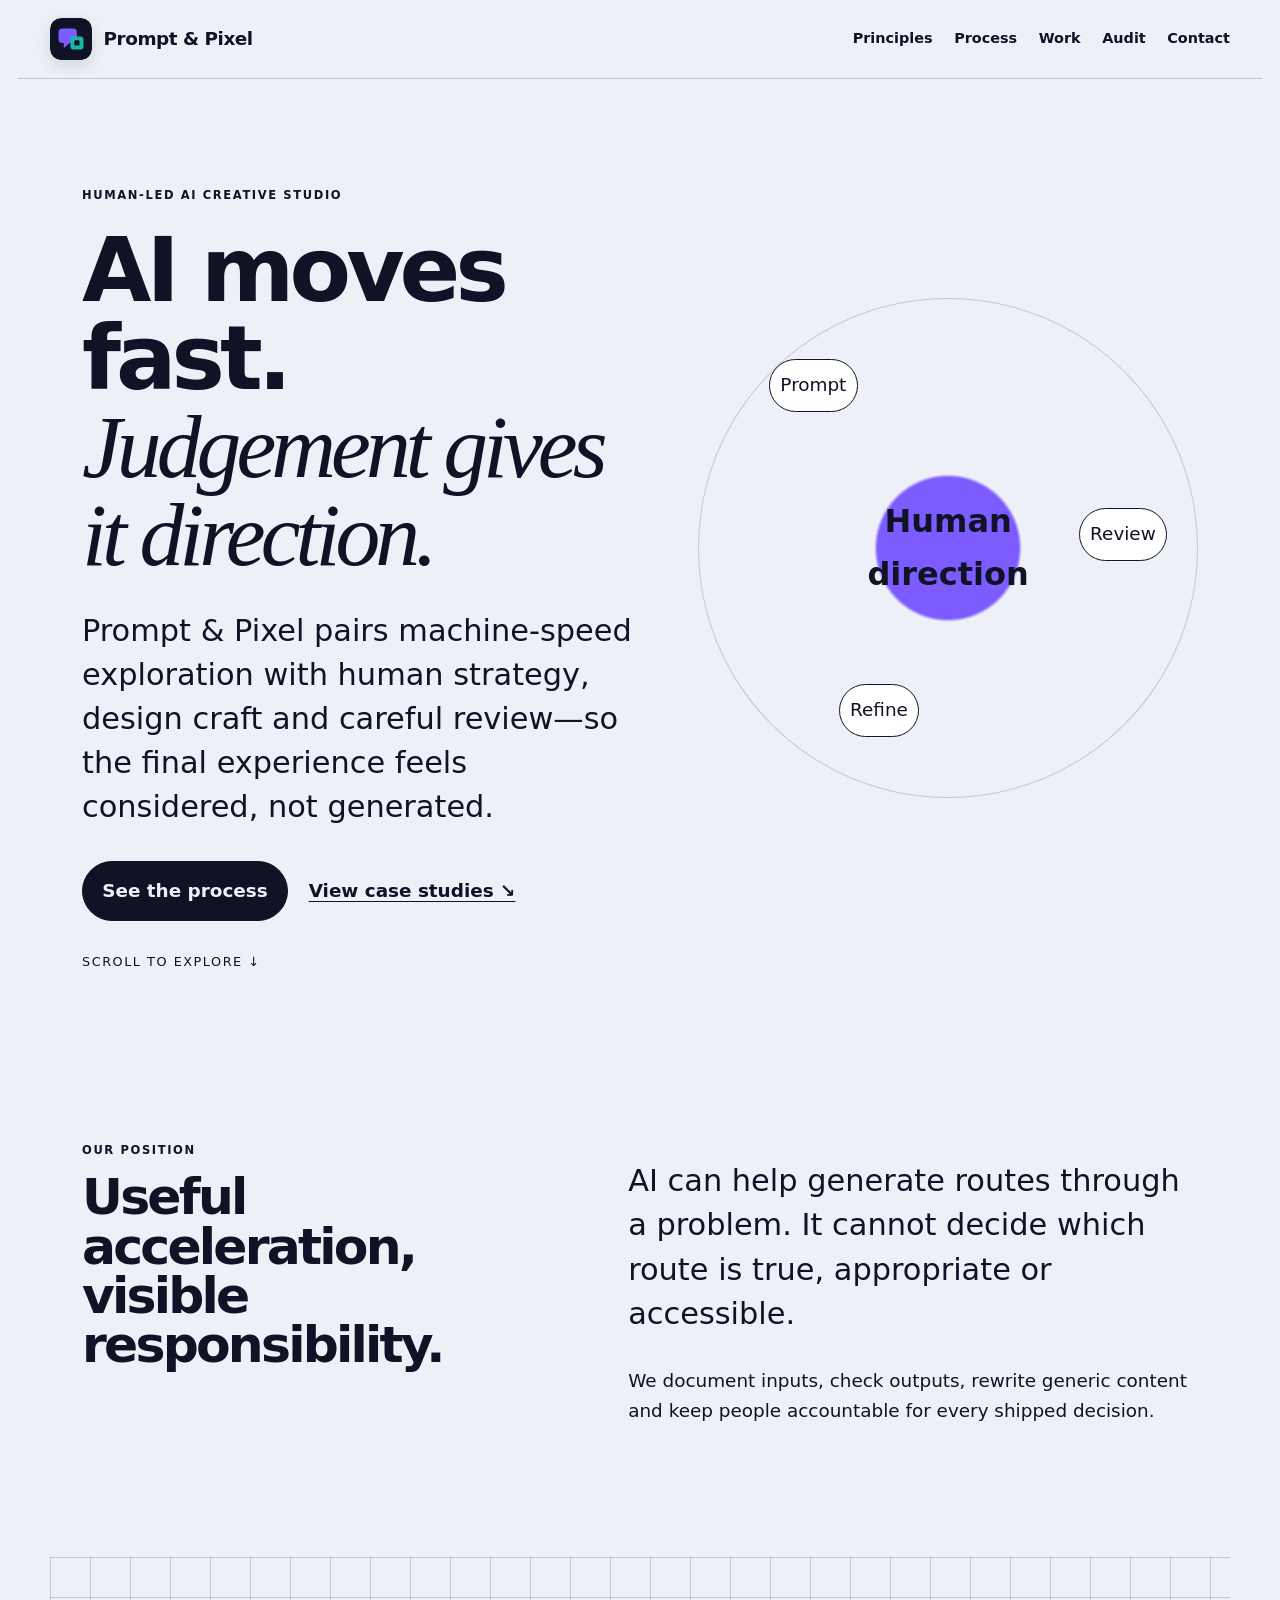
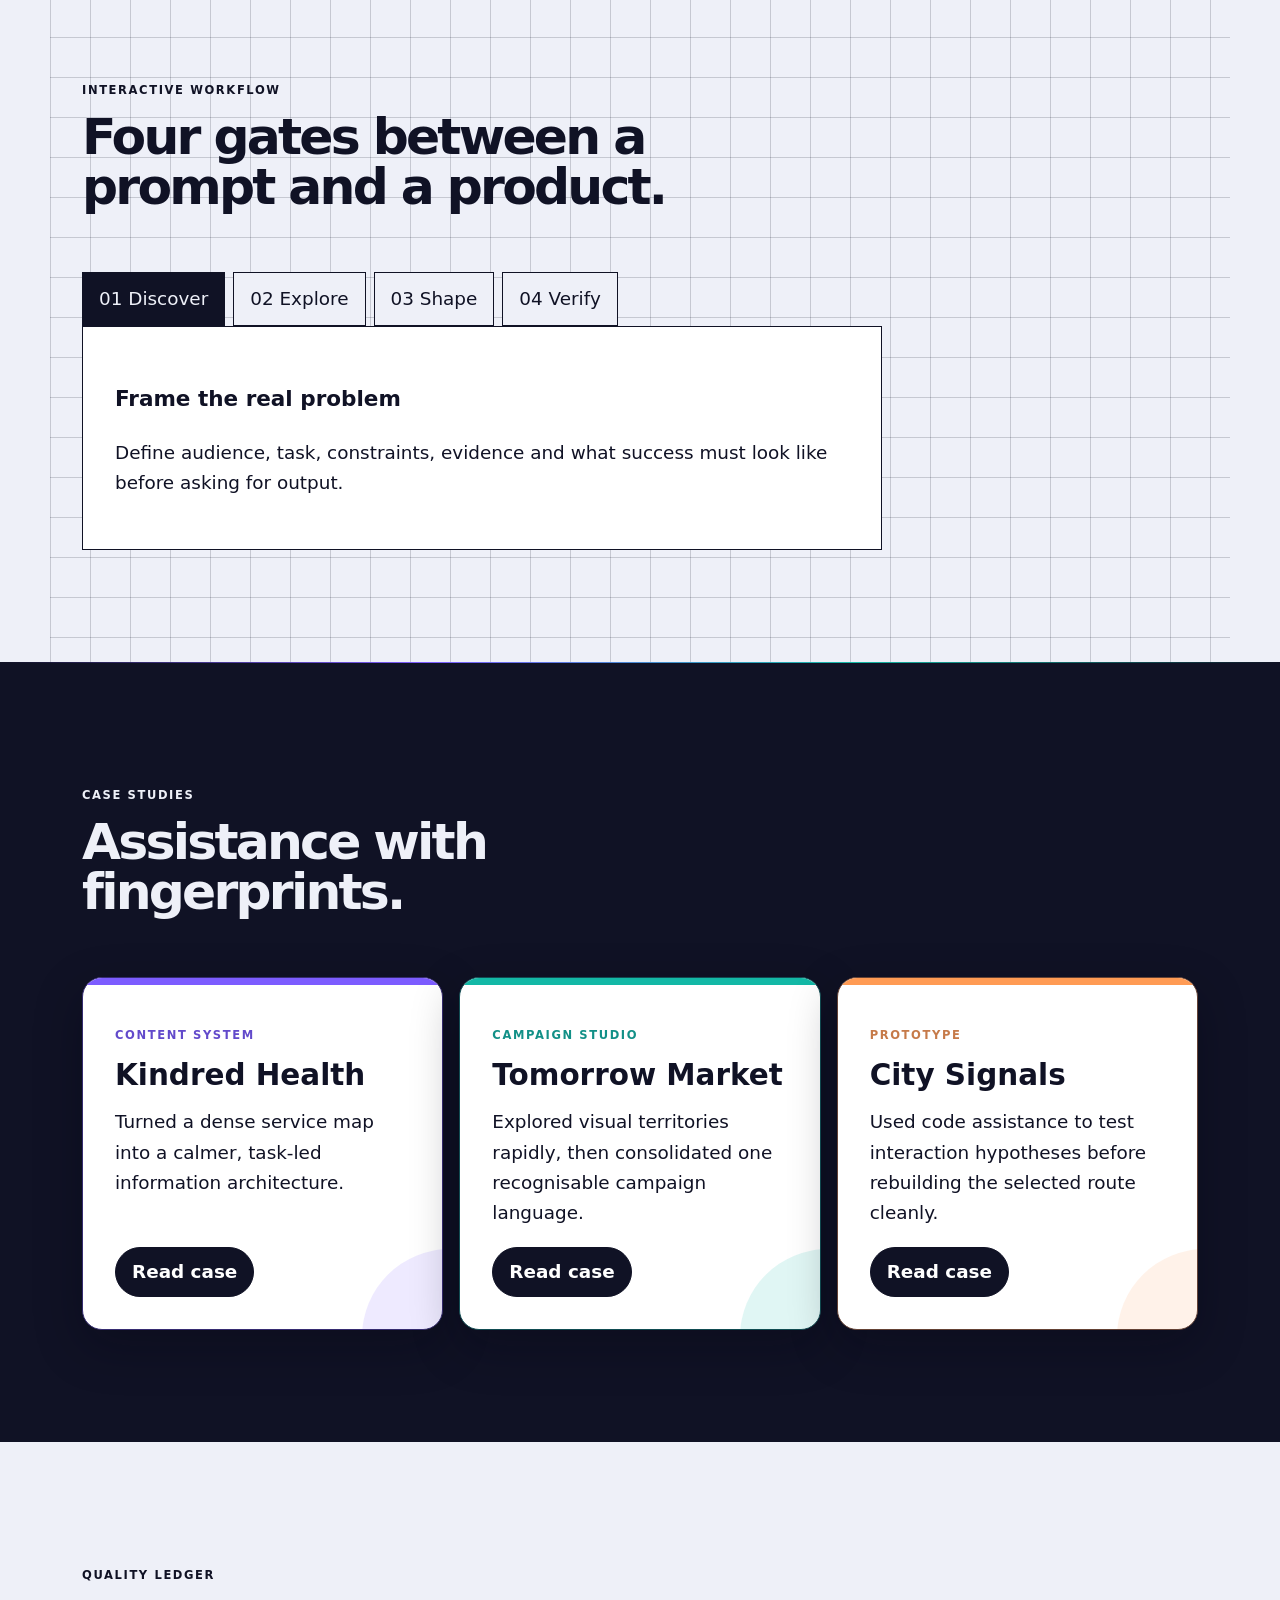
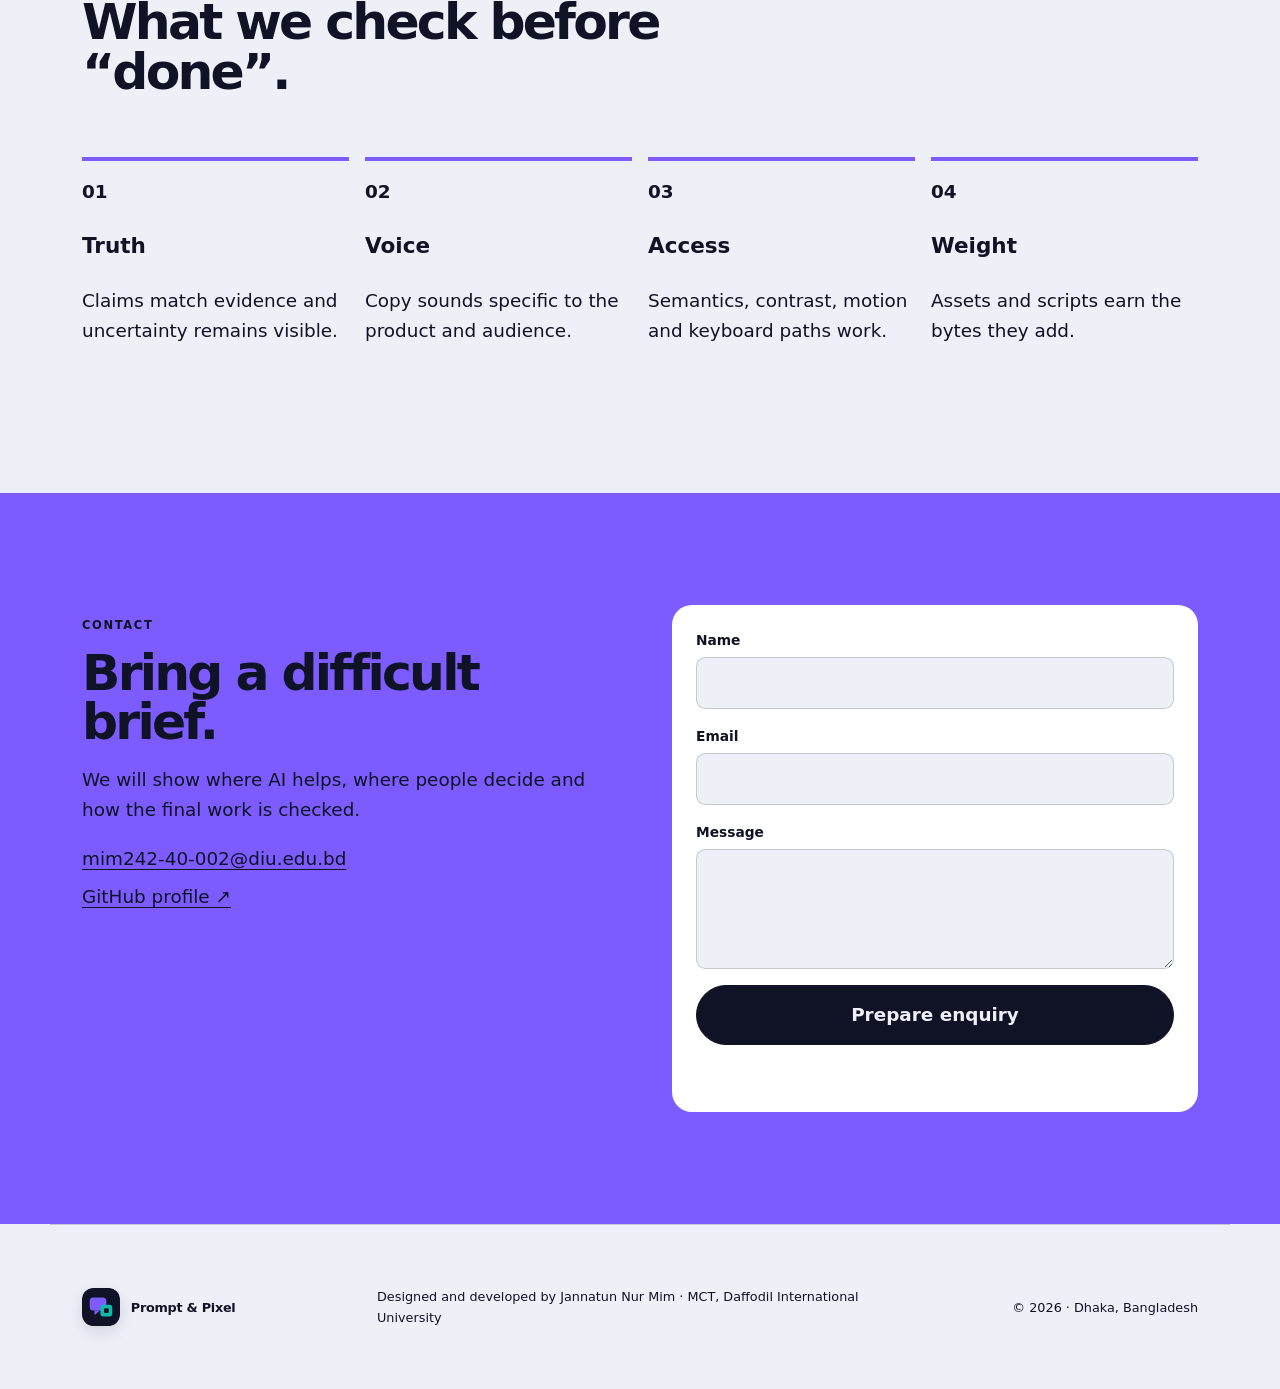
==== commit e79d7da3: "feat: replace placeholder badge with professional brand mark" ====
--- a/index.html
+++ b/index.html
@@ -1,6 +1,6 @@
-<!doctype html><html lang="en" data-variant="ai"><head><meta charset="utf-8"><meta name="viewport" content="width=device-width,initial-scale=1"><title>Prompt & Pixel — Human-led AI creative studio</title><meta name="description" content="A transparent AI-assisted web design concept documenting planning, generation, customization, accessibility and validation."><meta name="theme-color" content="#7c5cff"><meta property="og:title" content="Prompt & Pixel — Human-led AI creative studio"><meta property="og:description" content="A transparent AI-assisted web design concept documenting planning, generation, customization, accessibility and validation."><meta property="og:type" content="website"><link rel="icon" type="image/png" href="assets/icons/favicon.png"><link rel="stylesheet" href="css/variables.css?v=abd64dd"><link rel="stylesheet" href="css/global.css"><link rel="stylesheet" href="css/components.css"><link rel="stylesheet" href="css/responsive.css"><script src="js/main.js" defer></script></head><body><a class="skip-link" href="#main">Skip to content</a><header class="site-header" id="top"><a class="brand" href="#top" aria-label="Prompt & Pixel home"><span>P&P</span>Prompt & Pixel</a><button class="nav-toggle" data-nav-toggle aria-expanded="false" aria-controls="main-nav"><span></span><span></span><span></span><span class="sr-only">Open navigation</span></button><nav id="main-nav" data-nav aria-label="Main navigation"><a href="#principles">Principles</a><a href="#process">Process</a><a href="#work">Work</a><a href="#audit">Audit</a><a href="#contact">Contact</a></nav></header><main id="main"><section class="hero"><div class="hero-copy"><p class="eyebrow">Human-led AI creative studio</p><h1>AI moves fast. <em>Judgement gives it direction.</em></h1><p class="hero-lead">Prompt & Pixel pairs machine-speed exploration with human strategy, design craft and careful review—so the final experience feels considered, not generated.</p><div class="hero-actions"><a class="button" href="#process">See the process</a><a class="text-link" href="#work">View case studies <span aria-hidden="true">↘</span></a></div></div><div class="hero-visual"><div class="ai-orbit" role="img" aria-label="Abstract orbital workflow showing prompt, review and refinement"><span>Prompt</span><span>Review</span><span>Refine</span><strong>Human<br>direction</strong></div></div><p class="scroll-cue">Scroll to explore <span aria-hidden="true">↓</span></p></section>
+<!doctype html><html lang="en" data-variant="ai"><head><meta charset="utf-8"><meta name="viewport" content="width=device-width,initial-scale=1"><title>Prompt & Pixel — Human-led AI creative studio</title><meta name="description" content="A transparent AI-assisted web design concept documenting planning, generation, customization, accessibility and validation."><meta name="theme-color" content="#7c5cff"><meta property="og:title" content="Prompt & Pixel — Human-led AI creative studio"><meta property="og:description" content="A transparent AI-assisted web design concept documenting planning, generation, customization, accessibility and validation."><meta property="og:type" content="website"><link rel="icon" type="image/svg+xml" href="assets/icons/brand-mark.svg"><link rel="stylesheet" href="css/variables.css?v=abd64dd"><link rel="stylesheet" href="css/global.css"><link rel="stylesheet" href="css/components.css"><link rel="stylesheet" href="css/responsive.css"><link rel="stylesheet" href="css/brand.css?v=1"><script src="js/main.js" defer></script></head><body><a class="skip-link" href="#main">Skip to content</a><header class="site-header" id="top"><a class="brand" href="#top" aria-label="Prompt & Pixel home"><img class="brand-logo" src="assets/icons/brand-mark.svg" width="44" height="44" alt="" aria-hidden="true">Prompt & Pixel</a><button class="nav-toggle" data-nav-toggle aria-expanded="false" aria-controls="main-nav"><span></span><span></span><span></span><span class="sr-only">Open navigation</span></button><nav id="main-nav" data-nav aria-label="Main navigation"><a href="#principles">Principles</a><a href="#process">Process</a><a href="#work">Work</a><a href="#audit">Audit</a><a href="#contact">Contact</a></nav></header><main id="main"><section class="hero"><div class="hero-copy"><p class="eyebrow">Human-led AI creative studio</p><h1>AI moves fast. <em>Judgement gives it direction.</em></h1><p class="hero-lead">Prompt & Pixel pairs machine-speed exploration with human strategy, design craft and careful review—so the final experience feels considered, not generated.</p><div class="hero-actions"><a class="button" href="#process">See the process</a><a class="text-link" href="#work">View case studies <span aria-hidden="true">↘</span></a></div></div><div class="hero-visual"><div class="ai-orbit" role="img" aria-label="Abstract orbital workflow showing prompt, review and refinement"><span>Prompt</span><span>Review</span><span>Refine</span><strong>Human<br>direction</strong></div></div><p class="scroll-cue">Scroll to explore <span aria-hidden="true">↓</span></p></section>
       <section class="section split" id="principles"><div><p class="kicker">Our position</p><h2>Useful acceleration, visible responsibility.</h2></div><div><p class="lead">AI can help generate routes through a problem. It cannot decide which route is true, appropriate or accessible.</p><p>We document inputs, check outputs, rewrite generic content and keep people accountable for every shipped decision.</p></div></section>
       <section class="section grid-field" id="process"><div class="section-head"><div><p class="kicker">Interactive workflow</p><h2>Four gates between a prompt and a product.</h2></div></div><div class="process-tabs" role="tablist" aria-label="AI development workflow"><button data-tab="discover" class="active" role="tab" aria-selected="true">01 Discover</button><button data-tab="explore" role="tab" aria-selected="false">02 Explore</button><button data-tab="shape" role="tab" aria-selected="false">03 Shape</button><button data-tab="verify" role="tab" aria-selected="false">04 Verify</button></div><div class="tab-panels"><article data-panel="discover"><h3>Frame the real problem</h3><p>Define audience, task, constraints, evidence and what success must look like before asking for output.</p></article><article data-panel="explore" hidden><h3>Generate alternatives</h3><p>Use AI for breadth: content angles, structures, risk lists and early implementation routes.</p></article><article data-panel="shape" hidden><h3>Apply human craft</h3><p>Edit voice, improve hierarchy, simplify code, replace clichés and build a coherent visual system.</p></article><article data-panel="verify" hidden><h3>Test the result</h3><p>Check facts, accessibility, responsive behavior, performance, edge cases and honest disclosure.</p></article></div></section>
       <section class="section ink-section" id="work"><div class="section-head"><div><p class="kicker">Case studies</p><h2>Assistance with fingerprints.</h2></div></div><div class="card-grid three"><article class="card"><span class="tag">Content system</span><h3>Kindred Health</h3><p>Turned a dense service map into a calmer, task-led information architecture.</p><button data-modal-open data-title="Kindred Health" data-copy="AI supported early content clustering; every health claim and final interface decision was manually reviewed.">Read case</button></article><article class="card"><span class="tag">Campaign studio</span><h3>Tomorrow Market</h3><p>Explored visual territories rapidly, then consolidated one recognisable campaign language.</p><button data-modal-open data-title="Tomorrow Market" data-copy="Generated directions were treated as sketches, not finished creative work.">Read case</button></article><article class="card"><span class="tag">Prototype</span><h3>City Signals</h3><p>Used code assistance to test interaction hypotheses before rebuilding the selected route cleanly.</p><button data-modal-open data-title="City Signals" data-copy="Prototype code was audited for semantics, focus behavior and unnecessary complexity.">Read case</button></article></div></section>
       <section class="section" id="audit"><div class="section-head"><div><p class="kicker">Quality ledger</p><h2>What we check before “done”.</h2></div></div><div class="audit-grid"><article><strong>01</strong><h3>Truth</h3><p>Claims match evidence and uncertainty remains visible.</p></article><article><strong>02</strong><h3>Voice</h3><p>Copy sounds specific to the product and audience.</p></article><article><strong>03</strong><h3>Access</h3><p>Semantics, contrast, motion and keyboard paths work.</p></article><article><strong>04</strong><h3>Weight</h3><p>Assets and scripts earn the bytes they add.</p></article></div></section>
-      <section class="section contact-section" id="contact"><div><p class="kicker">Contact</p><h2>Bring a difficult brief.</h2><p>We will show where AI helps, where people decide and how the final work is checked.</p><div class="contact-links"><a href="mailto:mim242-40-002@diu.edu.bd">mim242-40-002@diu.edu.bd</a><a href="https://github.com/mim242-40-002-dot" rel="me">GitHub profile ↗</a></div></div><form data-demo-form><label>Name<input name="name" required autocomplete="name"></label><label>Email<input name="email" type="email" required autocomplete="email"></label><label>Message<textarea name="message" rows="4" required></textarea></label><button class="button" type="submit">Prepare enquiry</button><p class="form-status" data-form-status aria-live="polite"></p></form></section></main><footer><a class="brand" href="#top"><span>P&P</span>Prompt & Pixel</a><p>Designed and developed by Jannatun Nur Mim · MCT, Daffodil International University</p><p>© <span data-year></span> · Dhaka, Bangladesh</p></footer><div class="modal" data-modal hidden><div class="modal-panel" role="dialog" aria-modal="true" aria-labelledby="modal-title"><button class="modal-close" data-modal-close aria-label="Close dialog">×</button><p class="kicker">Project detail</p><h2 id="modal-title" data-modal-title></h2><p data-modal-body></p><a class="button" href="#contact" data-modal-close>Continue</a></div></div></body></html>
+      <section class="section contact-section" id="contact"><div><p class="kicker">Contact</p><h2>Bring a difficult brief.</h2><p>We will show where AI helps, where people decide and how the final work is checked.</p><div class="contact-links"><a href="mailto:mim242-40-002@diu.edu.bd">mim242-40-002@diu.edu.bd</a><a href="https://github.com/mim242-40-002-dot" rel="me">GitHub profile ↗</a></div></div><form data-demo-form><label>Name<input name="name" required autocomplete="name"></label><label>Email<input name="email" type="email" required autocomplete="email"></label><label>Message<textarea name="message" rows="4" required></textarea></label><button class="button" type="submit">Prepare enquiry</button><p class="form-status" data-form-status aria-live="polite"></p></form></section></main><footer><a class="brand" href="#top"><img class="brand-logo" src="assets/icons/brand-mark.svg" width="44" height="44" alt="" aria-hidden="true">Prompt & Pixel</a><p>Designed and developed by Jannatun Nur Mim · MCT, Daffodil International University</p><p>© <span data-year></span> · Dhaka, Bangladesh</p></footer><div class="modal" data-modal hidden><div class="modal-panel" role="dialog" aria-modal="true" aria-labelledby="modal-title"><button class="modal-close" data-modal-close aria-label="Close dialog">×</button><p class="kicker">Project detail</p><h2 id="modal-title" data-modal-title></h2><p data-modal-body></p><a class="button" href="#contact" data-modal-close>Continue</a></div></div></body></html>
--- a/css/brand.css
+++ b/css/brand.css
@@ -0,0 +1 @@
+.brand-logo{display:block;width:2.65rem;height:2.65rem;flex:0 0 auto;border-radius:.72rem;box-shadow:0 .35rem 1rem color-mix(in srgb,var(--ink,#111827) 12%,transparent)}.site-header .brand{white-space:nowrap;letter-spacing:-.025em}footer .brand-logo{width:2.35rem;height:2.35rem}.chat-launcher-icon{display:block;width:1.55rem;height:1.55rem}@media(max-width:600px){.site-header .brand{gap:.55rem;font-size:.94rem}.site-header .brand-logo{width:2.4rem;height:2.4rem}}
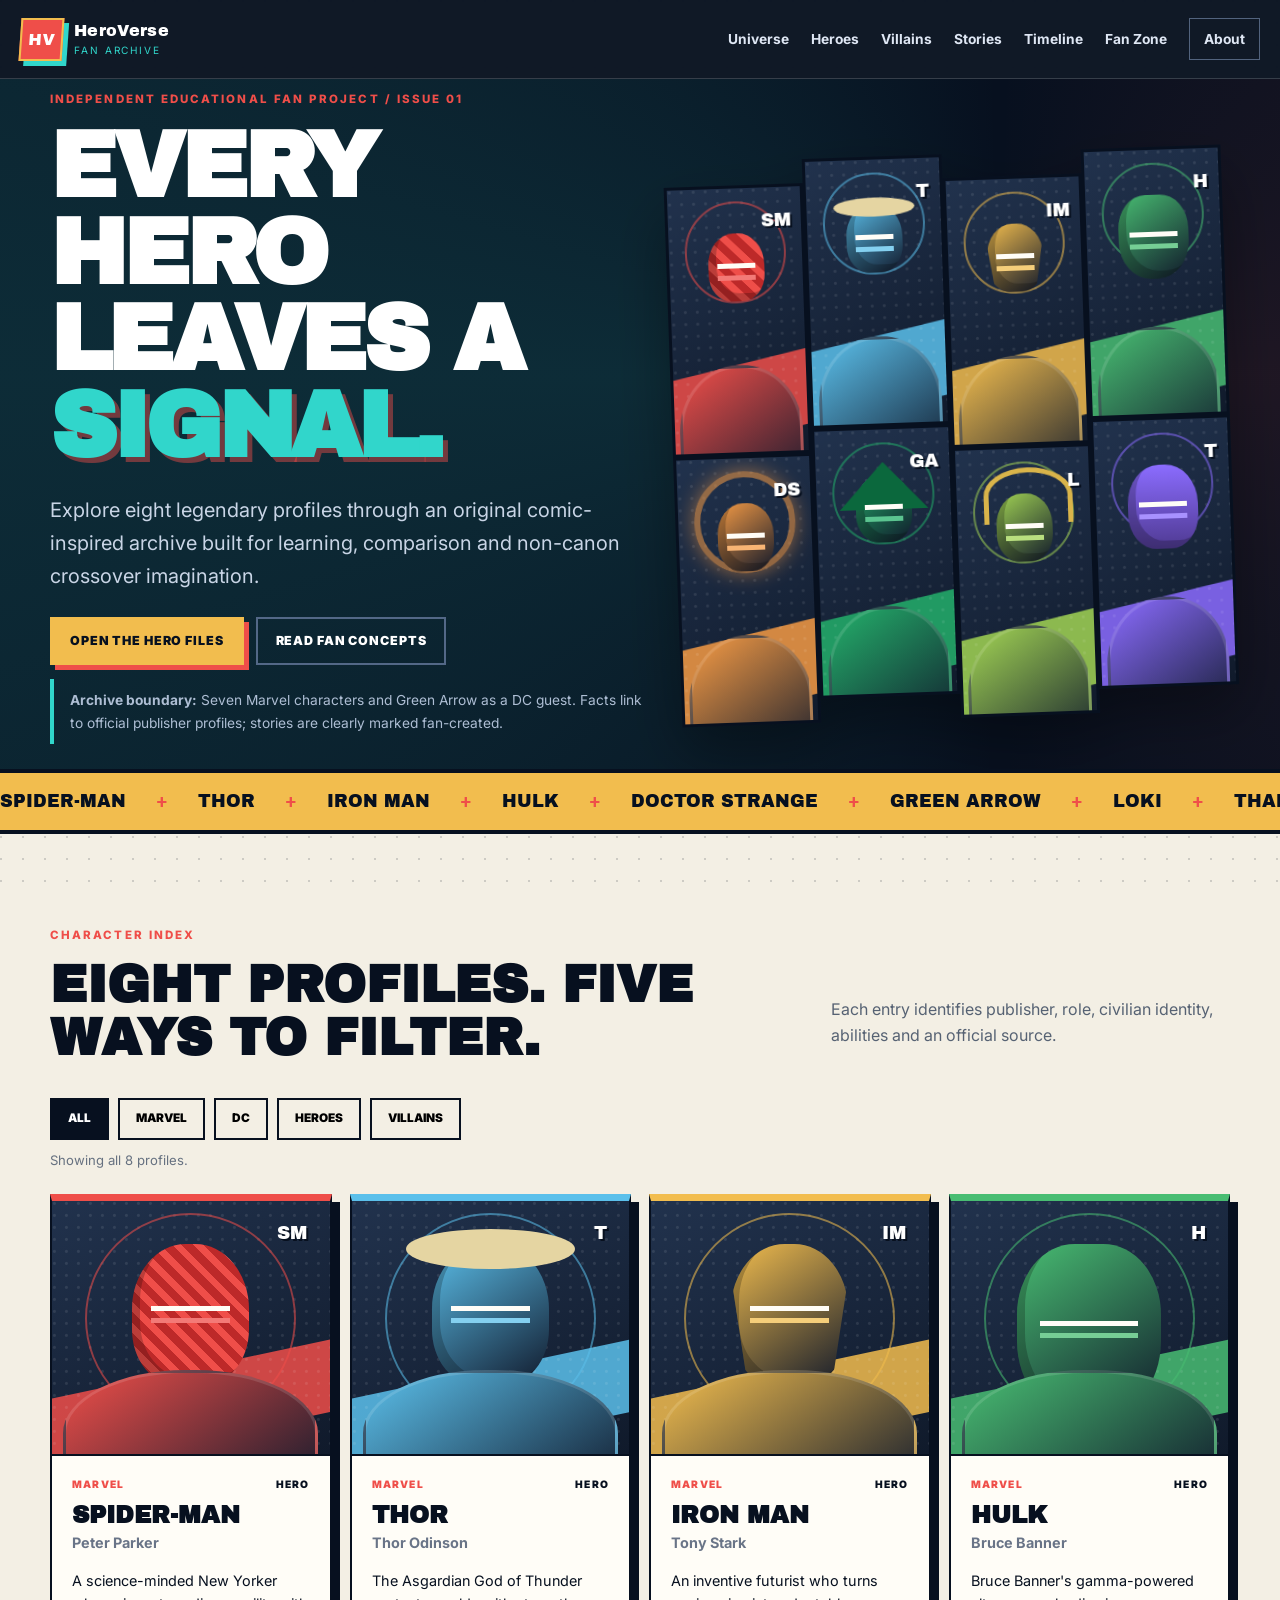
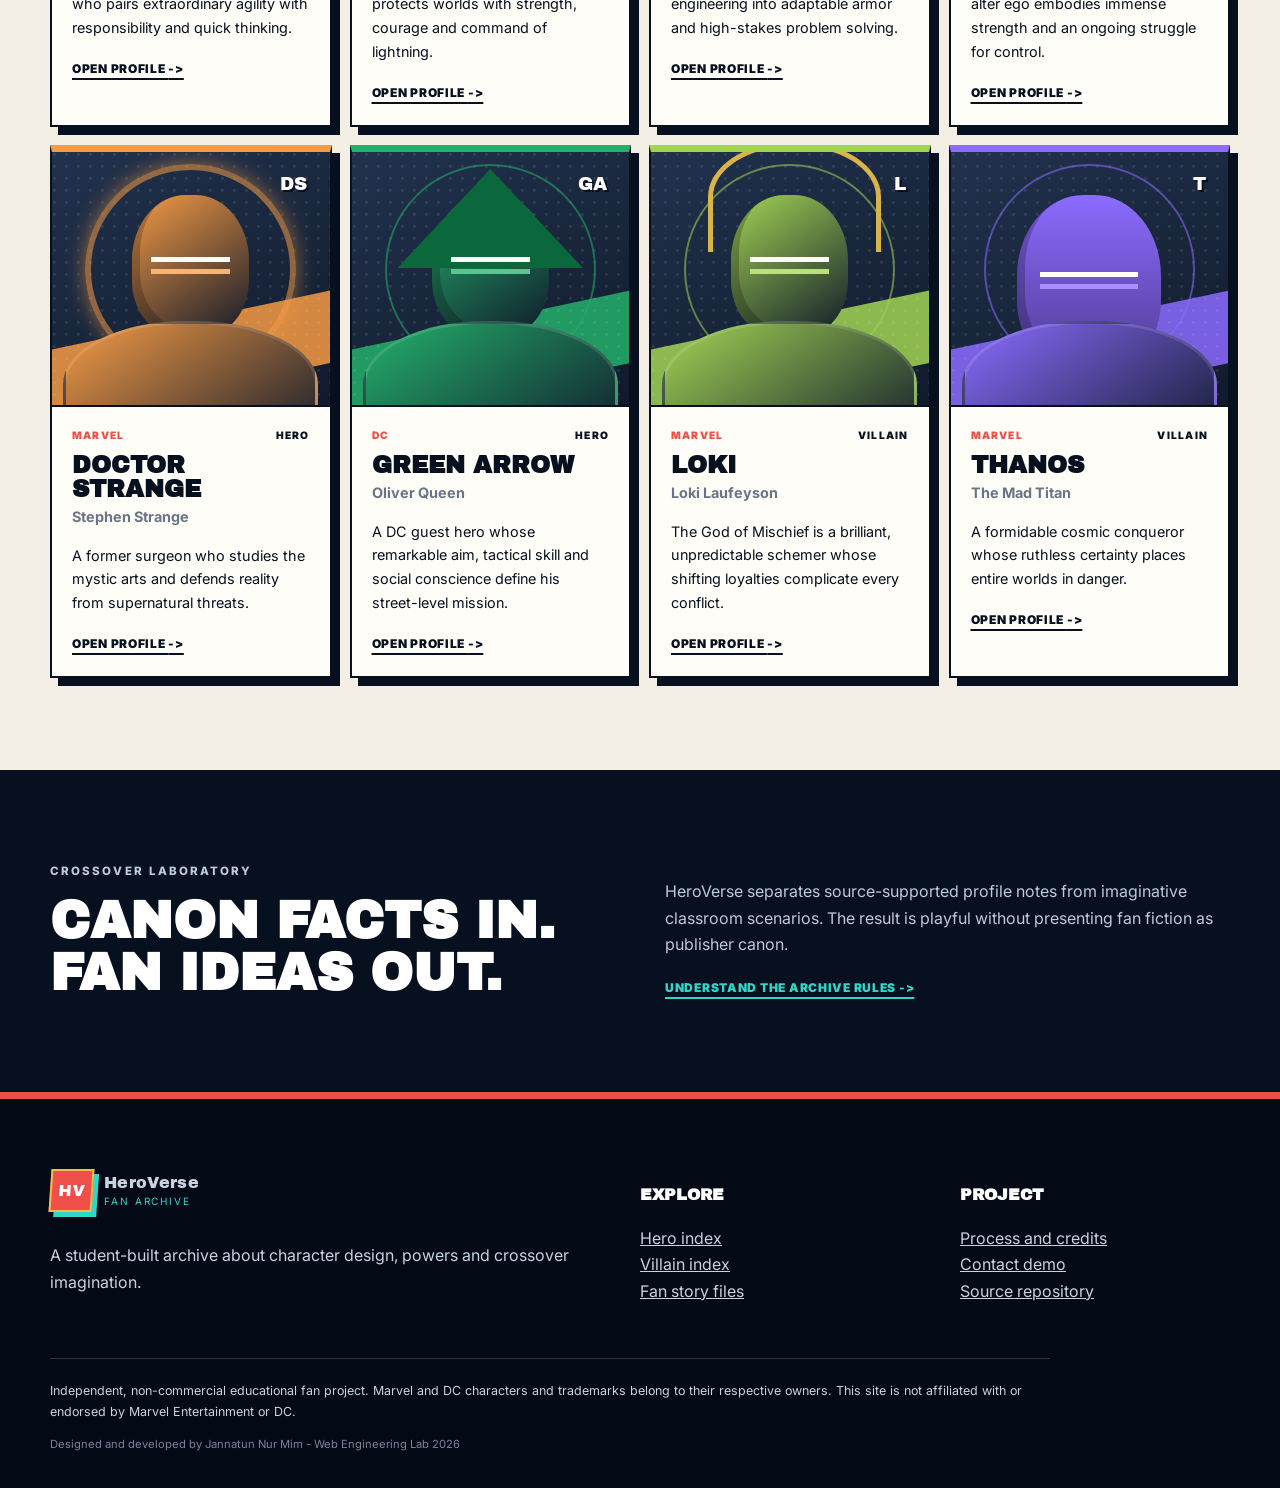
==== commit 891761bd: "Rebuild Website 06 as HeroVerse Fan Archive" ====
--- a/index.html
+++ b/index.html
@@ -1,6 +1,94 @@
-<!doctype html><html lang="en" data-variant="ai"><head><meta charset="utf-8"><meta name="viewport" content="width=device-width,initial-scale=1"><title>Prompt & Pixel — Human-led AI creative studio</title><meta name="description" content="A transparent AI-assisted web design concept documenting planning, generation, customization, accessibility and validation."><meta name="theme-color" content="#7c5cff"><meta property="og:title" content="Prompt & Pixel — Human-led AI creative studio"><meta property="og:description" content="A transparent AI-assisted web design concept documenting planning, generation, customization, accessibility and validation."><meta property="og:type" content="website"><link rel="icon" type="image/svg+xml" href="assets/icons/brand-mark.svg"><link rel="stylesheet" href="css/variables.css?v=abd64dd"><link rel="stylesheet" href="css/global.css"><link rel="stylesheet" href="css/components.css"><link rel="stylesheet" href="css/responsive.css"><link rel="stylesheet" href="css/brand.css?v=1"><script src="js/main.js" defer></script></head><body><a class="skip-link" href="#main">Skip to content</a><header class="site-header" id="top"><a class="brand" href="#top" aria-label="Prompt & Pixel home"><img class="brand-logo" src="assets/icons/brand-mark.svg" width="44" height="44" alt="" aria-hidden="true">Prompt & Pixel</a><button class="nav-toggle" data-nav-toggle aria-expanded="false" aria-controls="main-nav"><span></span><span></span><span></span><span class="sr-only">Open navigation</span></button><nav id="main-nav" data-nav aria-label="Main navigation"><a href="#principles">Principles</a><a href="#process">Process</a><a href="#work">Work</a><a href="#audit">Audit</a><a href="#contact">Contact</a></nav></header><main id="main"><section class="hero"><div class="hero-copy"><p class="eyebrow">Human-led AI creative studio</p><h1>AI moves fast. <em>Judgement gives it direction.</em></h1><p class="hero-lead">Prompt & Pixel pairs machine-speed exploration with human strategy, design craft and careful review—so the final experience feels considered, not generated.</p><div class="hero-actions"><a class="button" href="#process">See the process</a><a class="text-link" href="#work">View case studies <span aria-hidden="true">↘</span></a></div></div><div class="hero-visual"><div class="ai-orbit" role="img" aria-label="Abstract orbital workflow showing prompt, review and refinement"><span>Prompt</span><span>Review</span><span>Refine</span><strong>Human<br>direction</strong></div></div><p class="scroll-cue">Scroll to explore <span aria-hidden="true">↓</span></p></section>
-      <section class="section split" id="principles"><div><p class="kicker">Our position</p><h2>Useful acceleration, visible responsibility.</h2></div><div><p class="lead">AI can help generate routes through a problem. It cannot decide which route is true, appropriate or accessible.</p><p>We document inputs, check outputs, rewrite generic content and keep people accountable for every shipped decision.</p></div></section>
-      <section class="section grid-field" id="process"><div class="section-head"><div><p class="kicker">Interactive workflow</p><h2>Four gates between a prompt and a product.</h2></div></div><div class="process-tabs" role="tablist" aria-label="AI development workflow"><button data-tab="discover" class="active" role="tab" aria-selected="true">01 Discover</button><button data-tab="explore" role="tab" aria-selected="false">02 Explore</button><button data-tab="shape" role="tab" aria-selected="false">03 Shape</button><button data-tab="verify" role="tab" aria-selected="false">04 Verify</button></div><div class="tab-panels"><article data-panel="discover"><h3>Frame the real problem</h3><p>Define audience, task, constraints, evidence and what success must look like before asking for output.</p></article><article data-panel="explore" hidden><h3>Generate alternatives</h3><p>Use AI for breadth: content angles, structures, risk lists and early implementation routes.</p></article><article data-panel="shape" hidden><h3>Apply human craft</h3><p>Edit voice, improve hierarchy, simplify code, replace clichés and build a coherent visual system.</p></article><article data-panel="verify" hidden><h3>Test the result</h3><p>Check facts, accessibility, responsive behavior, performance, edge cases and honest disclosure.</p></article></div></section>
-      <section class="section ink-section" id="work"><div class="section-head"><div><p class="kicker">Case studies</p><h2>Assistance with fingerprints.</h2></div></div><div class="card-grid three"><article class="card"><span class="tag">Content system</span><h3>Kindred Health</h3><p>Turned a dense service map into a calmer, task-led information architecture.</p><button data-modal-open data-title="Kindred Health" data-copy="AI supported early content clustering; every health claim and final interface decision was manually reviewed.">Read case</button></article><article class="card"><span class="tag">Campaign studio</span><h3>Tomorrow Market</h3><p>Explored visual territories rapidly, then consolidated one recognisable campaign language.</p><button data-modal-open data-title="Tomorrow Market" data-copy="Generated directions were treated as sketches, not finished creative work.">Read case</button></article><article class="card"><span class="tag">Prototype</span><h3>City Signals</h3><p>Used code assistance to test interaction hypotheses before rebuilding the selected route cleanly.</p><button data-modal-open data-title="City Signals" data-copy="Prototype code was audited for semantics, focus behavior and unnecessary complexity.">Read case</button></article></div></section>
-      <section class="section" id="audit"><div class="section-head"><div><p class="kicker">Quality ledger</p><h2>What we check before “done”.</h2></div></div><div class="audit-grid"><article><strong>01</strong><h3>Truth</h3><p>Claims match evidence and uncertainty remains visible.</p></article><article><strong>02</strong><h3>Voice</h3><p>Copy sounds specific to the product and audience.</p></article><article><strong>03</strong><h3>Access</h3><p>Semantics, contrast, motion and keyboard paths work.</p></article><article><strong>04</strong><h3>Weight</h3><p>Assets and scripts earn the bytes they add.</p></article></div></section>
-      <section class="section contact-section" id="contact"><div><p class="kicker">Contact</p><h2>Bring a difficult brief.</h2><p>We will show where AI helps, where people decide and how the final work is checked.</p><div class="contact-links"><a href="mailto:mim242-40-002@diu.edu.bd">mim242-40-002@diu.edu.bd</a><a href="https://github.com/mim242-40-002-dot" rel="me">GitHub profile ↗</a></div></div><form data-demo-form><label>Name<input name="name" required autocomplete="name"></label><label>Email<input name="email" type="email" required autocomplete="email"></label><label>Message<textarea name="message" rows="4" required></textarea></label><button class="button" type="submit">Prepare enquiry</button><p class="form-status" data-form-status aria-live="polite"></p></form></section></main><footer><a class="brand" href="#top"><img class="brand-logo" src="assets/icons/brand-mark.svg" width="44" height="44" alt="" aria-hidden="true">Prompt & Pixel</a><p>Designed and developed by Jannatun Nur Mim · MCT, Daffodil International University</p><p>© <span data-year></span> · Dhaka, Bangladesh</p></footer><div class="modal" data-modal hidden><div class="modal-panel" role="dialog" aria-modal="true" aria-labelledby="modal-title"><button class="modal-close" data-modal-close aria-label="Close dialog">×</button><p class="kicker">Project detail</p><h2 id="modal-title" data-modal-title></h2><p data-modal-body></p><a class="button" href="#contact" data-modal-close>Continue</a></div></div></body></html>
+<!doctype html>
+<html lang="en"><head><meta charset="utf-8"><meta name="viewport" content="width=device-width,initial-scale=1">
+<title>HeroVerse Fan Archive | HeroVerse Fan Archive</title><meta name="description" content="Original comic-inspired educational character archive featuring eight Marvel and DC profiles."><meta name="theme-color" content="#07101f">
+<link rel="canonical" href="https://mim242-40-002-dot.github.io/prompt-and-pixel-ai/"><meta property="og:type" content="website"><meta property="og:title" content="HeroVerse Fan Archive | HeroVerse Fan Archive"><meta property="og:description" content="Original comic-inspired educational character archive featuring eight Marvel and DC profiles."><meta property="og:url" content="https://mim242-40-002-dot.github.io/prompt-and-pixel-ai/">
+<link rel="icon" href="assets/icons/favicon.png"><link rel="stylesheet" href="css/heroverse.css?v=2.0.0">
+</head><body data-page="home"><a class="skip-link" href="#main-content">Skip to content</a>
+<header class="site-header"><nav class="nav-shell" aria-label="Primary navigation">
+  <a class="brand" href="https://mim242-40-002-dot.github.io/prompt-and-pixel-ai/" aria-label="HeroVerse Fan Archive home"><span class="brand-mark" aria-hidden="true">HV</span><span>HeroVerse<small>Fan Archive</small></span></a>
+  <button class="nav-toggle" type="button" aria-expanded="false" aria-controls="site-menu"><span>Menu</span><i aria-hidden="true"></i></button>
+  <div class="site-menu" id="site-menu"><a href="https://mim242-40-002-dot.github.io/prompt-and-pixel-ai/universe/">Universe</a><a href="https://mim242-40-002-dot.github.io/prompt-and-pixel-ai/heroes/">Heroes</a><a href="https://mim242-40-002-dot.github.io/prompt-and-pixel-ai/villains/">Villains</a><a href="https://mim242-40-002-dot.github.io/prompt-and-pixel-ai/stories/">Stories</a><a href="https://mim242-40-002-dot.github.io/prompt-and-pixel-ai/timeline/">Timeline</a><a href="https://mim242-40-002-dot.github.io/prompt-and-pixel-ai/fan-zone/">Fan Zone</a><a class="nav-more" href="https://mim242-40-002-dot.github.io/prompt-and-pixel-ai/about/">About</a></div>
+</nav></header><main id="main-content"><section class="home-hero"><div class="wrap home-grid"><div class="home-copy"><p class="kicker">Independent educational fan project / Issue 01</p><h1>Every hero leaves a <em>signal.</em></h1><p class="lead">Explore eight legendary profiles through an original comic-inspired archive built for learning, comparison and non-canon crossover imagination.</p><div class="button-row"><a class="button" href="https://mim242-40-002-dot.github.io/prompt-and-pixel-ai/heroes/">Open the hero files</a><a class="button button--ghost" href="https://mim242-40-002-dot.github.io/prompt-and-pixel-ai/stories/">Read fan concepts</a></div><p class="boundary-note"><strong>Archive boundary:</strong> Seven Marvel characters and Green Arrow as a DC guest. Facts link to official publisher profiles; stories are clearly marked fan-created.</p></div><div class="hero-collage" aria-label="Eight original stylized fan illustrations"><div class="portrait portrait--spider-man" role="img" aria-label="Original stylized fan illustration representing Spider-Man"><span class="portrait-orbit" aria-hidden="true"></span><span class="portrait-head" aria-hidden="true"></span><span class="portrait-body" aria-hidden="true"></span><span class="portrait-glyph" aria-hidden="true">SM</span></div><div class="portrait portrait--thor" role="img" aria-label="Original stylized fan illustration representing Thor"><span class="portrait-orbit" aria-hidden="true"></span><span class="portrait-head" aria-hidden="true"></span><span class="portrait-body" aria-hidden="true"></span><span class="portrait-glyph" aria-hidden="true">T</span></div><div class="portrait portrait--iron-man" role="img" aria-label="Original stylized fan illustration representing Iron Man"><span class="portrait-orbit" aria-hidden="true"></span><span class="portrait-head" aria-hidden="true"></span><span class="portrait-body" aria-hidden="true"></span><span class="portrait-glyph" aria-hidden="true">IM</span></div><div class="portrait portrait--hulk" role="img" aria-label="Original stylized fan illustration representing Hulk"><span class="portrait-orbit" aria-hidden="true"></span><span class="portrait-head" aria-hidden="true"></span><span class="portrait-body" aria-hidden="true"></span><span class="portrait-glyph" aria-hidden="true">H</span></div><div class="portrait portrait--doctor-strange" role="img" aria-label="Original stylized fan illustration representing Doctor Strange"><span class="portrait-orbit" aria-hidden="true"></span><span class="portrait-head" aria-hidden="true"></span><span class="portrait-body" aria-hidden="true"></span><span class="portrait-glyph" aria-hidden="true">DS</span></div><div class="portrait portrait--green-arrow" role="img" aria-label="Original stylized fan illustration representing Green Arrow"><span class="portrait-orbit" aria-hidden="true"></span><span class="portrait-head" aria-hidden="true"></span><span class="portrait-body" aria-hidden="true"></span><span class="portrait-glyph" aria-hidden="true">GA</span></div><div class="portrait portrait--loki" role="img" aria-label="Original stylized fan illustration representing Loki"><span class="portrait-orbit" aria-hidden="true"></span><span class="portrait-head" aria-hidden="true"></span><span class="portrait-body" aria-hidden="true"></span><span class="portrait-glyph" aria-hidden="true">L</span></div><div class="portrait portrait--thanos" role="img" aria-label="Original stylized fan illustration representing Thanos"><span class="portrait-orbit" aria-hidden="true"></span><span class="portrait-head" aria-hidden="true"></span><span class="portrait-body" aria-hidden="true"></span><span class="portrait-glyph" aria-hidden="true">T</span></div></div></div></section>
+<section class="ticker" aria-label="Featured names"><div>Spider-Man <span>+</span> Thor <span>+</span> Iron Man <span>+</span> Hulk <span>+</span> Doctor Strange <span>+</span> Green Arrow <span>+</span> Loki <span>+</span> Thanos</div></section>
+<section class="section"><div class="wrap"><div class="section-heading"><div><p class="kicker">Character index</p><h2>Eight profiles. Five ways to filter.</h2></div><p>Each entry identifies publisher, role, civilian identity, abilities and an official source.</p></div><div class="filter-bar" role="group" aria-label="Filter character archive">
+      <button type="button" class="filter is-active" data-filter="all" aria-pressed="true">All</button>
+      <button type="button" class="filter" data-filter="marvel" aria-pressed="false">Marvel</button>
+      <button type="button" class="filter" data-filter="dc" aria-pressed="false">DC</button>
+      <button type="button" class="filter" data-filter="hero" aria-pressed="false">Heroes</button>
+      <button type="button" class="filter" data-filter="villain" aria-pressed="false">Villains</button>
+    </div><p class="filter-status" aria-live="polite">Showing all 8 profiles.</p><div class="character-grid" id="character-grid"><article class="character-card accent-crimson" data-publisher="marvel" data-alignment="hero" data-character="spider-man">
+      <div class="portrait portrait--spider-man" role="img" aria-label="Original stylized fan illustration representing Spider-Man"><span class="portrait-orbit" aria-hidden="true"></span><span class="portrait-head" aria-hidden="true"></span><span class="portrait-body" aria-hidden="true"></span><span class="portrait-glyph" aria-hidden="true">SM</span></div>
+      <div class="character-copy">
+        <div class="eyebrow-row"><span class="publisher">Marvel</span><span>Hero</span></div>
+        <h3>Spider-Man</h3><p class="identity">Peter Parker</p>
+        <p>A science-minded New Yorker who pairs extraordinary agility with responsibility and quick thinking.</p>
+        <button class="text-link" type="button" data-profile="{&quot;name&quot;: &quot;Spider-Man&quot;, &quot;identity&quot;: &quot;Peter Parker&quot;, &quot;publisher&quot;: &quot;Marvel&quot;, &quot;role&quot;: &quot;Hero&quot;, &quot;ability&quot;: &quot;Spider-sense, agility and web-shooters&quot;, &quot;bio&quot;: &quot;A science-minded New Yorker who pairs extraordinary agility with responsibility and quick thinking.&quot;, &quot;source&quot;: &quot;https://www.marvel.com/characters/spider-man-peter-parker&quot;}" aria-haspopup="dialog">Open profile <span aria-hidden="true">-&gt;</span></button>
+      </div>
+    </article><article class="character-card accent-sky" data-publisher="marvel" data-alignment="hero" data-character="thor">
+      <div class="portrait portrait--thor" role="img" aria-label="Original stylized fan illustration representing Thor"><span class="portrait-orbit" aria-hidden="true"></span><span class="portrait-head" aria-hidden="true"></span><span class="portrait-body" aria-hidden="true"></span><span class="portrait-glyph" aria-hidden="true">T</span></div>
+      <div class="character-copy">
+        <div class="eyebrow-row"><span class="publisher">Marvel</span><span>Hero</span></div>
+        <h3>Thor</h3><p class="identity">Thor Odinson</p>
+        <p>The Asgardian God of Thunder protects worlds with strength, courage and command of lightning.</p>
+        <button class="text-link" type="button" data-profile="{&quot;name&quot;: &quot;Thor&quot;, &quot;identity&quot;: &quot;Thor Odinson&quot;, &quot;publisher&quot;: &quot;Marvel&quot;, &quot;role&quot;: &quot;Hero&quot;, &quot;ability&quot;: &quot;Thunder, flight and enchanted hammer&quot;, &quot;bio&quot;: &quot;The Asgardian God of Thunder protects worlds with strength, courage and command of lightning.&quot;, &quot;source&quot;: &quot;https://www.marvel.com/characters/thor-thor-odinson/on-screen&quot;}" aria-haspopup="dialog">Open profile <span aria-hidden="true">-&gt;</span></button>
+      </div>
+    </article><article class="character-card accent-gold" data-publisher="marvel" data-alignment="hero" data-character="iron-man">
+      <div class="portrait portrait--iron-man" role="img" aria-label="Original stylized fan illustration representing Iron Man"><span class="portrait-orbit" aria-hidden="true"></span><span class="portrait-head" aria-hidden="true"></span><span class="portrait-body" aria-hidden="true"></span><span class="portrait-glyph" aria-hidden="true">IM</span></div>
+      <div class="character-copy">
+        <div class="eyebrow-row"><span class="publisher">Marvel</span><span>Hero</span></div>
+        <h3>Iron Man</h3><p class="identity">Tony Stark</p>
+        <p>An inventive futurist who turns engineering into adaptable armor and high-stakes problem solving.</p>
+        <button class="text-link" type="button" data-profile="{&quot;name&quot;: &quot;Iron Man&quot;, &quot;identity&quot;: &quot;Tony Stark&quot;, &quot;publisher&quot;: &quot;Marvel&quot;, &quot;role&quot;: &quot;Hero&quot;, &quot;ability&quot;: &quot;Powered armor, flight and engineering&quot;, &quot;bio&quot;: &quot;An inventive futurist who turns engineering into adaptable armor and high-stakes problem solving.&quot;, &quot;source&quot;: &quot;https://www.marvel.com/characters/iron-man-tony-stark&quot;}" aria-haspopup="dialog">Open profile <span aria-hidden="true">-&gt;</span></button>
+      </div>
+    </article><article class="character-card accent-green" data-publisher="marvel" data-alignment="hero" data-character="hulk">
+      <div class="portrait portrait--hulk" role="img" aria-label="Original stylized fan illustration representing Hulk"><span class="portrait-orbit" aria-hidden="true"></span><span class="portrait-head" aria-hidden="true"></span><span class="portrait-body" aria-hidden="true"></span><span class="portrait-glyph" aria-hidden="true">H</span></div>
+      <div class="character-copy">
+        <div class="eyebrow-row"><span class="publisher">Marvel</span><span>Hero</span></div>
+        <h3>Hulk</h3><p class="identity">Bruce Banner</p>
+        <p>Bruce Banner's gamma-powered alter ego embodies immense strength and an ongoing struggle for control.</p>
+        <button class="text-link" type="button" data-profile="{&quot;name&quot;: &quot;Hulk&quot;, &quot;identity&quot;: &quot;Bruce Banner&quot;, &quot;publisher&quot;: &quot;Marvel&quot;, &quot;role&quot;: &quot;Hero&quot;, &quot;ability&quot;: &quot;Gamma strength, resilience and leaps&quot;, &quot;bio&quot;: &quot;Bruce Banner's gamma-powered alter ego embodies immense strength and an ongoing struggle for control.&quot;, &quot;source&quot;: &quot;https://www.marvel.com/characters/hulk-bruce-banner&quot;}" aria-haspopup="dialog">Open profile <span aria-hidden="true">-&gt;</span></button>
+      </div>
+    </article><article class="character-card accent-amber" data-publisher="marvel" data-alignment="hero" data-character="doctor-strange">
+      <div class="portrait portrait--doctor-strange" role="img" aria-label="Original stylized fan illustration representing Doctor Strange"><span class="portrait-orbit" aria-hidden="true"></span><span class="portrait-head" aria-hidden="true"></span><span class="portrait-body" aria-hidden="true"></span><span class="portrait-glyph" aria-hidden="true">DS</span></div>
+      <div class="character-copy">
+        <div class="eyebrow-row"><span class="publisher">Marvel</span><span>Hero</span></div>
+        <h3>Doctor Strange</h3><p class="identity">Stephen Strange</p>
+        <p>A former surgeon who studies the mystic arts and defends reality from supernatural threats.</p>
+        <button class="text-link" type="button" data-profile="{&quot;name&quot;: &quot;Doctor Strange&quot;, &quot;identity&quot;: &quot;Stephen Strange&quot;, &quot;publisher&quot;: &quot;Marvel&quot;, &quot;role&quot;: &quot;Hero&quot;, &quot;ability&quot;: &quot;Mystic arts, portals and protective spells&quot;, &quot;bio&quot;: &quot;A former surgeon who studies the mystic arts and defends reality from supernatural threats.&quot;, &quot;source&quot;: &quot;https://www.marvel.com/characters/doctor-strange-stephen-strange&quot;}" aria-haspopup="dialog">Open profile <span aria-hidden="true">-&gt;</span></button>
+      </div>
+    </article><article class="character-card accent-emerald" data-publisher="dc" data-alignment="hero" data-character="green-arrow">
+      <div class="portrait portrait--green-arrow" role="img" aria-label="Original stylized fan illustration representing Green Arrow"><span class="portrait-orbit" aria-hidden="true"></span><span class="portrait-head" aria-hidden="true"></span><span class="portrait-body" aria-hidden="true"></span><span class="portrait-glyph" aria-hidden="true">GA</span></div>
+      <div class="character-copy">
+        <div class="eyebrow-row"><span class="publisher">DC</span><span>Hero</span></div>
+        <h3>Green Arrow</h3><p class="identity">Oliver Queen</p>
+        <p>A DC guest hero whose remarkable aim, tactical skill and social conscience define his street-level mission.</p>
+        <button class="text-link" type="button" data-profile="{&quot;name&quot;: &quot;Green Arrow&quot;, &quot;identity&quot;: &quot;Oliver Queen&quot;, &quot;publisher&quot;: &quot;DC&quot;, &quot;role&quot;: &quot;Hero&quot;, &quot;ability&quot;: &quot;Archery, precision and martial arts&quot;, &quot;bio&quot;: &quot;A DC guest hero whose remarkable aim, tactical skill and social conscience define his street-level mission.&quot;, &quot;source&quot;: &quot;https://www.dc.com/characters/green-arrow&quot;}" aria-haspopup="dialog">Open profile <span aria-hidden="true">-&gt;</span></button>
+      </div>
+    </article><article class="character-card accent-lime" data-publisher="marvel" data-alignment="villain" data-character="loki">
+      <div class="portrait portrait--loki" role="img" aria-label="Original stylized fan illustration representing Loki"><span class="portrait-orbit" aria-hidden="true"></span><span class="portrait-head" aria-hidden="true"></span><span class="portrait-body" aria-hidden="true"></span><span class="portrait-glyph" aria-hidden="true">L</span></div>
+      <div class="character-copy">
+        <div class="eyebrow-row"><span class="publisher">Marvel</span><span>Villain</span></div>
+        <h3>Loki</h3><p class="identity">Loki Laufeyson</p>
+        <p>The God of Mischief is a brilliant, unpredictable schemer whose shifting loyalties complicate every conflict.</p>
+        <button class="text-link" type="button" data-profile="{&quot;name&quot;: &quot;Loki&quot;, &quot;identity&quot;: &quot;Loki Laufeyson&quot;, &quot;publisher&quot;: &quot;Marvel&quot;, &quot;role&quot;: &quot;Villain&quot;, &quot;ability&quot;: &quot;Illusion, sorcery and shapeshifting&quot;, &quot;bio&quot;: &quot;The God of Mischief is a brilliant, unpredictable schemer whose shifting loyalties complicate every conflict.&quot;, &quot;source&quot;: &quot;https://www.marvel.com/characters/loki&quot;}" aria-haspopup="dialog">Open profile <span aria-hidden="true">-&gt;</span></button>
+      </div>
+    </article><article class="character-card accent-violet" data-publisher="marvel" data-alignment="villain" data-character="thanos">
+      <div class="portrait portrait--thanos" role="img" aria-label="Original stylized fan illustration representing Thanos"><span class="portrait-orbit" aria-hidden="true"></span><span class="portrait-head" aria-hidden="true"></span><span class="portrait-body" aria-hidden="true"></span><span class="portrait-glyph" aria-hidden="true">T</span></div>
+      <div class="character-copy">
+        <div class="eyebrow-row"><span class="publisher">Marvel</span><span>Villain</span></div>
+        <h3>Thanos</h3><p class="identity">The Mad Titan</p>
+        <p>A formidable cosmic conqueror whose ruthless certainty places entire worlds in danger.</p>
+        <button class="text-link" type="button" data-profile="{&quot;name&quot;: &quot;Thanos&quot;, &quot;identity&quot;: &quot;The Mad Titan&quot;, &quot;publisher&quot;: &quot;Marvel&quot;, &quot;role&quot;: &quot;Villain&quot;, &quot;ability&quot;: &quot;Cosmic strength, strategy and endurance&quot;, &quot;bio&quot;: &quot;A formidable cosmic conqueror whose ruthless certainty places entire worlds in danger.&quot;, &quot;source&quot;: &quot;https://www.marvel.com/characters/thanos&quot;}" aria-haspopup="dialog">Open profile <span aria-hidden="true">-&gt;</span></button>
+      </div>
+    </article></div></div></section>
+<section class="section section--ink"><div class="wrap split"><div><p class="kicker">Crossover laboratory</p><h2>Canon facts in.<br>Fan ideas out.</h2></div><div><p>HeroVerse separates source-supported profile notes from imaginative classroom scenarios. The result is playful without presenting fan fiction as publisher canon.</p><a class="text-link light" href="https://mim242-40-002-dot.github.io/prompt-and-pixel-ai/universe/">Understand the archive rules -&gt;</a></div></div></section><dialog class="profile-dialog" id="profile-dialog" aria-labelledby="profile-title">
+      <div class="dialog-top"><span class="issue-tag">Archive profile</span><button class="dialog-close" type="button" aria-label="Close profile">Close</button></div>
+      <p class="kicker" id="profile-meta"></p><h2 id="profile-title"></h2><p class="dialog-identity" id="profile-identity"></p>
+      <dl class="profile-facts"><div><dt>Role</dt><dd id="profile-role"></dd></div><div><dt>Abilities</dt><dd id="profile-ability"></dd></div></dl>
+      <p id="profile-bio"></p><a class="button button--dark" id="profile-source" href="#" target="_blank" rel="noopener">Read official profile</a>
+    </dialog></main><footer class="site-footer">
+  <div class="footer-grid"><div><a class="brand brand--footer" href="https://mim242-40-002-dot.github.io/prompt-and-pixel-ai/"><span class="brand-mark" aria-hidden="true">HV</span><span>HeroVerse<small>Fan Archive</small></span></a><p>A student-built archive about character design, powers and crossover imagination.</p></div>
+  <div><h2>Explore</h2><p><a href="https://mim242-40-002-dot.github.io/prompt-and-pixel-ai/heroes/">Hero index</a><br><a href="https://mim242-40-002-dot.github.io/prompt-and-pixel-ai/villains/">Villain index</a><br><a href="https://mim242-40-002-dot.github.io/prompt-and-pixel-ai/stories/">Fan story files</a></p></div>
+  <div><h2>Project</h2><p><a href="https://mim242-40-002-dot.github.io/prompt-and-pixel-ai/about/">Process and credits</a><br><a href="https://mim242-40-002-dot.github.io/prompt-and-pixel-ai/contact/">Contact demo</a><br><a href="https://github.com/mim242-40-002-dot/prompt-and-pixel-ai">Source repository</a></p></div></div>
+  <p class="legal">Independent, non-commercial educational fan project. Marvel and DC characters and trademarks belong to their respective owners. This site is not affiliated with or endorsed by Marvel Entertainment or DC.</p><p class="copyright">Designed and developed by Jannatun Nur Mim - Web Engineering Lab 2026</p>
+</footer><script src="js/heroverse.js?v=2.0.0" defer></script></body></html>
--- a/css/heroverse.css
+++ b/css/heroverse.css
@@ -0,0 +1,5 @@
+@import url('https://fonts.googleapis.com/css2?family=Archivo+Black&family=Inter:wght@400;500;600;700;800&display=swap');
+:root{--ink:#07101f;--navy:#0b1930;--paper:#f3efe4;--white:#fffdf7;--cyan:#31d6cb;--red:#ef4e49;--gold:#f2bd4e;--violet:#8b6cff;--green:#33c47b;--line:rgba(255,255,255,.16);--shadow:0 22px 60px rgba(3,8,18,.25);--display:'Archivo Black',Impact,sans-serif;--body:Inter,Arial,sans-serif}*{box-sizing:border-box}html{scroll-behavior:smooth}body{margin:0;background:var(--paper);color:var(--ink);font-family:var(--body);line-height:1.65}body::before{content:"";position:fixed;inset:0;pointer-events:none;opacity:.16;background-image:radial-gradient(circle at 1px 1px,#07101f 1px,transparent 0);background-size:22px 22px;z-index:-1}a{color:inherit}button,input,select,textarea{font:inherit}.wrap{width:min(1180px,calc(100% - 40px));margin:auto}.skip-link{position:fixed;left:16px;top:-60px;z-index:100;background:var(--gold);padding:10px 16px;font-weight:800}.skip-link:focus{top:12px}.site-header{position:sticky;top:0;z-index:50;background:rgba(7,16,31,.96);border-bottom:1px solid var(--line);backdrop-filter:blur(14px)}.nav-shell{width:min(1240px,calc(100% - 32px));height:78px;margin:auto;display:flex;align-items:center;gap:28px}.brand{display:inline-flex;align-items:center;gap:11px;color:white;text-decoration:none;font-family:var(--display);font-size:1rem;letter-spacing:.02em;line-height:.85}.brand small{display:block;color:var(--cyan);font-family:var(--body);font-size:.63rem;letter-spacing:.19em;text-transform:uppercase;margin-top:8px}.brand-mark{width:43px;height:43px;display:grid;place-items:center;border:2px solid var(--gold);background:var(--red);color:white;box-shadow:5px 5px 0 var(--cyan);transform:skew(-4deg)}.site-menu{margin-left:auto;display:flex;align-items:center;gap:22px}.site-menu a{color:#dfe7f4;text-decoration:none;font-size:.86rem;font-weight:700;position:relative}.site-menu a::after{content:"";position:absolute;left:0;right:100%;bottom:-8px;height:3px;background:var(--cyan);transition:right .2s}.site-menu a:hover::after,.site-menu a:focus-visible::after,.site-menu a[aria-current=page]::after{right:0}.nav-more{padding:9px 14px;border:1px solid #52637d}.nav-toggle{display:none;margin-left:auto;color:white;background:none;border:0;font-weight:800}.nav-toggle i,.nav-toggle i::before,.nav-toggle i::after{display:block;width:24px;height:2px;background:white;position:relative}.nav-toggle i{margin-top:8px}.nav-toggle i::before,.nav-toggle i::after{content:"";position:absolute;left:0}.nav-toggle i::before{top:-7px}.nav-toggle i::after{top:7px}.home-hero,.page-hero{background:var(--ink);color:white;overflow:hidden;position:relative}.home-hero::after,.page-hero::after{content:"";position:absolute;inset:-20%;background:conic-gradient(from 180deg at 70% 45%,transparent,rgba(49,214,203,.14),transparent,rgba(239,78,73,.1),transparent);animation:drift 18s linear infinite}.home-grid{min-height:690px;display:grid;grid-template-columns:1.03fr .97fr;align-items:center;gap:30px;position:relative;z-index:1}.kicker{text-transform:uppercase;letter-spacing:.18em;font-size:.72rem;font-weight:800;color:var(--red);margin:0 0 14px}.home-copy h1,.page-hero h1{font-family:var(--display);text-transform:uppercase;line-height:.94;letter-spacing:-.045em;margin:0;max-width:850px}.home-copy h1{font-size:clamp(3.4rem,7.2vw,7.2rem)}.home-copy h1 em{font-style:normal;color:var(--cyan);text-shadow:5px 5px 0 rgba(239,78,73,.45)}.lead{font-size:clamp(1.05rem,2vw,1.25rem);color:#c9d5e6;max-width:690px;margin:24px 0}.button-row{display:flex;gap:12px;flex-wrap:wrap}.button{display:inline-flex;justify-content:center;align-items:center;min-height:48px;padding:12px 18px;border:2px solid var(--gold);background:var(--gold);color:var(--ink);text-decoration:none;text-transform:uppercase;letter-spacing:.07em;font-size:.78rem;font-weight:900;box-shadow:5px 5px 0 var(--red);cursor:pointer}.button:hover,.button:focus-visible{transform:translate(-2px,-2px);box-shadow:8px 8px 0 var(--red)}.button--ghost{background:transparent;color:white;border-color:#536887;box-shadow:none}.button--dark{background:var(--ink);color:white;border-color:var(--ink);margin-top:12px}.boundary-note{max-width:680px;border-left:4px solid var(--cyan);padding:10px 0 10px 16px;color:#aebed4;font-size:.86rem}.hero-collage{height:540px;display:grid;grid-template-columns:repeat(4,1fr);grid-template-rows:repeat(2,1fr);transform:rotate(-2deg);filter:drop-shadow(0 26px 30px rgba(0,0,0,.35))}.hero-collage .portrait:nth-child(odd){transform:translateY(24px)}.portrait{position:relative;min-height:245px;overflow:hidden;background:linear-gradient(155deg,#21324d,#101a2b);border:3px solid var(--ink);isolation:isolate}.portrait::before{content:"";position:absolute;inset:0;background:radial-gradient(circle at 20% 20%,rgba(255,255,255,.26) 0 1px,transparent 2px);background-size:12px 12px;opacity:.35}.portrait::after{content:"";position:absolute;width:130%;height:28%;left:-15%;bottom:5%;background:var(--accent,var(--cyan));transform:rotate(-12deg);opacity:.85;z-index:-1}.portrait-head{position:absolute;width:42%;aspect-ratio:.82;left:29%;top:17%;border-radius:46% 46% 40% 40%;background:linear-gradient(145deg,var(--accent,#dce4ec),#10182a);box-shadow:inset 8px -8px 0 rgba(0,0,0,.22)}.portrait-head::after{content:"";position:absolute;left:16%;right:16%;top:44%;height:5px;background:var(--white);box-shadow:0 12px 0 color-mix(in srgb,var(--accent) 75%,white)}.portrait-body{position:absolute;width:92%;height:52%;left:4%;bottom:-19%;border-radius:48% 48% 0 0;background:linear-gradient(145deg,var(--accent,#52647e),#111a2c);border:3px solid rgba(255,255,255,.12)}.portrait-orbit{position:absolute;width:76%;aspect-ratio:1;left:12%;top:5%;border:2px solid var(--accent,var(--cyan));border-radius:50%;opacity:.55}.portrait-glyph{position:absolute;right:8%;top:7%;font-family:var(--display);font-size:1.15rem;color:white;text-shadow:2px 2px 0 var(--ink)}.portrait--spider-man{--accent:#ef4e49}.portrait--spider-man .portrait-head{background:repeating-linear-gradient(45deg,#bd2929 0 8px,#ef4e49 8px 15px)}.portrait--thor{--accent:#5bc0eb}.portrait--thor .portrait-head::before{content:"";position:absolute;width:145%;height:28%;left:-22%;top:-10%;border-radius:50%;background:#e5d5a2}.portrait--iron-man{--accent:#f2bd4e}.portrait--iron-man .portrait-head{clip-path:polygon(20% 0,80% 0,100% 25%,86% 100%,14% 100%,0 25%)}.portrait--hulk{--accent:#48bd72}.portrait--hulk .portrait-head{width:52%;left:24%;border-radius:40% 40% 45% 45%}.portrait--doctor-strange{--accent:#f59b45}.portrait--doctor-strange .portrait-orbit{border-width:6px;box-shadow:0 0 20px #f59b45}.portrait--green-arrow{--accent:#24b06b}.portrait--green-arrow .portrait-head::before{content:"";position:absolute;inset:-18% -30% 48%;background:#0b683d;clip-path:polygon(0 100%,50% 0,100% 100%)}.portrait--loki{--accent:#a2d454}.portrait--loki .portrait-head::before{content:"";position:absolute;width:140%;height:75%;left:-20%;top:-38%;border:5px solid #d9b44a;border-bottom:0;border-radius:50% 50% 0 0}.portrait--thanos{--accent:#8b6cff}.portrait--thanos .portrait-head{width:52%;left:24%;background:linear-gradient(#8b6cff,#4f3a92)}.ticker{overflow:hidden;background:var(--gold);border-block:4px solid var(--ink);font-family:var(--display);text-transform:uppercase;white-space:nowrap;padding:14px 0;font-size:1.1rem}.ticker div{width:max-content;animation:marquee 22s linear infinite}.ticker span{color:var(--red);padding:0 24px}.section{padding:92px 0}.section--ink{background:var(--ink);color:white}.section--paper{background:#e8e0d0}.section-heading{display:flex;justify-content:space-between;gap:30px;align-items:end;margin-bottom:34px}.section-heading h2,.split h2,.publisher-panel h2,.fan-lab h2,.contact-note h2{font-family:var(--display);text-transform:uppercase;line-height:1.03;font-size:clamp(2rem,4vw,4.1rem);margin:0}.section-heading>p{max-width:460px;color:#566273}.filter-bar{display:flex;gap:9px;flex-wrap:wrap;margin-bottom:10px}.filter{border:2px solid var(--ink);background:transparent;padding:9px 16px;text-transform:uppercase;font-size:.74rem;font-weight:900;cursor:pointer}.filter.is-active,.filter:hover,.filter:focus-visible{background:var(--ink);color:white}.filter-status{font-size:.82rem;color:#667180;margin:0 0 22px}.character-grid{display:grid;grid-template-columns:repeat(4,1fr);gap:18px}.character-card{background:var(--white);border:2px solid var(--ink);box-shadow:8px 8px 0 var(--ink);transition:transform .2s}.character-card:hover{transform:translate(-3px,-3px)}.character-card .portrait{min-height:255px;border:0;border-bottom:2px solid var(--ink)}.character-copy{padding:20px}.character-copy h3{font-family:var(--display);text-transform:uppercase;font-size:1.5rem;margin:10px 0 0;line-height:1}.character-copy p{font-size:.9rem}.identity{color:#697487;margin:4px 0 12px!important;font-weight:700}.eyebrow-row{display:flex;justify-content:space-between;text-transform:uppercase;letter-spacing:.12em;font-size:.64rem;font-weight:900}.publisher{color:var(--red)}.text-link{border:0;padding:0;background:none;color:var(--ink);text-transform:uppercase;font-weight:900;font-size:.75rem;letter-spacing:.06em;cursor:pointer;text-decoration:underline;text-decoration-thickness:2px;text-underline-offset:5px}.text-link.light{color:var(--cyan)}.profile-dialog{width:min(610px,calc(100% - 32px));border:3px solid var(--ink);padding:30px;background:var(--paper);box-shadow:14px 14px 0 var(--cyan)}.profile-dialog::backdrop{background:rgba(4,9,19,.82);backdrop-filter:blur(5px)}.dialog-top{display:flex;justify-content:space-between;align-items:center}.dialog-close{border:2px solid var(--ink);background:white;padding:7px 12px;font-weight:800;cursor:pointer}.profile-dialog h2{font-family:var(--display);font-size:2.7rem;text-transform:uppercase;line-height:1;margin:12px 0 4px}.dialog-identity{font-weight:800;color:#687486}.profile-facts{display:grid;grid-template-columns:1fr 2fr;border-block:2px solid var(--ink);padding:14px 0}.profile-facts div{padding-right:14px}.profile-facts dt{text-transform:uppercase;font-size:.67rem;font-weight:900;letter-spacing:.1em}.profile-facts dd{margin:3px 0}.page-hero .hero-grid{min-height:470px;align-items:center;position:relative;z-index:1}.page-hero h1{font-size:clamp(3.1rem,6.5vw,6.6rem)}.hero-seal{justify-self:end;width:250px;aspect-ratio:1;border:4px double var(--gold);border-radius:50%;display:flex;flex-direction:column;align-items:center;justify-content:center;transform:rotate(7deg);box-shadow:0 0 0 14px rgba(49,214,203,.1)}.hero-seal span{letter-spacing:.24em;font-weight:900;font-size:.7rem}.hero-seal strong{font-family:var(--display);font-size:5.3rem;color:var(--cyan);line-height:1}.hero-seal small{font-size:.66rem;text-transform:uppercase}.split,.two-col,.contact-grid,.fan-lab{display:grid;grid-template-columns:1fr 1fr;gap:50px;align-items:center}.split p{color:#bdcadb}.publisher-panel{min-height:440px;padding:40px;border:3px solid var(--ink);box-shadow:12px 12px 0 var(--ink);position:relative;overflow:hidden}.publisher-panel::after{content:"";position:absolute;width:250px;height:250px;border-radius:50%;right:-80px;bottom:-100px;background:var(--panel-color);opacity:.23}.marvel-panel{--panel-color:var(--red);background:#fff5ee}.dc-panel{--panel-color:var(--green);background:#eefbf4}.big-number{font-family:var(--display);font-size:7rem;line-height:.8;color:var(--panel-color)}.rule-grid,.process-grid{display:grid;grid-template-columns:repeat(4,1fr);gap:18px}.rule-grid article,.process-grid article{border-top:5px solid var(--red);background:var(--white);padding:24px;min-height:240px}.rule-grid b,.step{font-family:var(--display);font-size:2rem;color:var(--cyan);text-shadow:2px 2px 0 var(--ink)}.story-grid{display:grid;grid-template-columns:repeat(3,1fr);gap:20px}.story-card{min-height:330px;border:3px solid var(--ink);background:var(--white);padding:28px;box-shadow:8px 8px 0 var(--ink);position:relative}.story-card:nth-child(2n){background:#dff8f3}.story-card:nth-child(3n){background:#ffe8df}.story-card h2{font-family:var(--display);text-transform:uppercase;line-height:1.08;margin-top:55px}.story-no{position:absolute;right:22px;top:18px;font-family:var(--display);font-size:3rem;color:var(--red)}.issue-tag{display:inline-block;background:var(--gold);color:var(--ink);padding:5px 8px;text-transform:uppercase;letter-spacing:.08em;font-size:.62rem;font-weight:900}.timeline{position:relative}.timeline::before{content:"";position:absolute;left:137px;top:0;bottom:0;width:4px;background:var(--ink)}.timeline-item{display:grid;grid-template-columns:110px 1fr;gap:55px;padding:22px 0 38px;position:relative}.timeline-item::before{content:"";position:absolute;left:128px;top:30px;width:17px;height:17px;background:var(--red);border:3px solid var(--ink);border-radius:50%}.timeline-item.fan::before{background:var(--cyan)}.timeline-date{font-family:var(--display);font-size:1.65rem;text-align:right}.timeline-item h2{font-family:var(--display);text-transform:uppercase;margin:12px 0 3px}.timeline-item a{font-weight:800}.fan-lab{align-items:stretch}.fan-lab form{display:grid;gap:8px}.fan-lab label,.contact-form label{text-transform:uppercase;font-size:.68rem;font-weight:900;letter-spacing:.09em;margin-top:8px}.fan-lab select,.contact-form input,.contact-form select,.contact-form textarea{width:100%;border:2px solid var(--ink);background:var(--white);padding:13px}.fan-lab .button{margin-top:14px}.prompt-output,.contact-note{background:var(--ink);color:white;padding:40px;box-shadow:12px 12px 0 var(--cyan)}.prompt-output h2{font-family:var(--display);text-transform:uppercase;line-height:1.05;font-size:2.7rem}.vote-grid{display:grid;grid-template-columns:repeat(4,1fr);gap:10px}.vote-grid button{min-height:100px;border:2px solid var(--ink);background:var(--white);font-weight:900;cursor:pointer}.vote-grid button:hover,.vote-grid button:focus-visible,.vote-grid button.is-selected{background:var(--cyan)}.process-grid article{border-color:var(--cyan)}.contact-grid{align-items:start}.contact-form{display:grid;grid-template-columns:1fr 1fr;gap:18px}.contact-form .full{grid-column:1/-1}.form-status{font-size:.86rem;font-weight:700}.site-footer{background:#030915;color:#c8d3e2;padding:70px max(20px,calc((100% - 1180px)/2)) 24px;border-top:7px solid var(--red)}.footer-grid{display:grid;grid-template-columns:2fr 1fr 1fr;gap:50px}.site-footer h2{font-family:var(--display);font-size:1rem;text-transform:uppercase;color:white}.site-footer a{color:inherit}.brand--footer{margin-bottom:14px}.legal{border-top:1px solid #26344b;margin-top:38px;padding-top:22px;font-size:.78rem;max-width:1000px}.copyright{font-size:.7rem;color:#77849a}.accent-crimson{--card-accent:#ef4e49}.accent-sky{--card-accent:#5bc0eb}.accent-gold{--card-accent:#f2bd4e}.accent-green{--card-accent:#48bd72}.accent-amber{--card-accent:#f59b45}.accent-emerald{--card-accent:#24b06b}.accent-lime{--card-accent:#a2d454}.accent-violet{--card-accent:#8b6cff}.character-card{border-top:7px solid var(--card-accent)}[hidden]{display:none!important}:focus-visible{outline:4px solid var(--cyan);outline-offset:3px}@keyframes drift{to{transform:rotate(360deg)}}@keyframes marquee{to{transform:translateX(-50%)}}
+@media(max-width:1000px){.site-menu{position:absolute;display:none;left:16px;right:16px;top:78px;background:var(--ink);padding:20px;flex-direction:column;align-items:stretch;border:1px solid #364967}.site-menu.is-open{display:flex}.nav-toggle{display:block}.home-grid{grid-template-columns:1fr;padding:80px 0}.hero-collage{height:430px}.character-grid{grid-template-columns:repeat(2,1fr)}.rule-grid,.process-grid{grid-template-columns:repeat(2,1fr)}.story-grid{grid-template-columns:repeat(2,1fr)}}
+@media(max-width:700px){.wrap{width:calc(100% - 42px)}.nav-shell{width:calc(100% - 28px);height:70px;gap:6px}.brand{font-size:.78rem;gap:8px}.brand small{font-size:.54rem}.brand-mark{width:36px;height:36px;box-shadow:3px 3px 0 var(--cyan)}.nav-toggle{padding:6px;min-width:40px;font-size:.7rem}.home-grid{padding:56px 0;min-height:auto}.home-copy{min-width:0}.home-copy .kicker{max-width:30ch;font-size:.6rem;letter-spacing:.13em}.home-copy h1{font-size:clamp(2.2rem,11vw,2.6rem);letter-spacing:-.045em;overflow-wrap:normal}.home-copy .lead{font-size:.92rem;max-width:100%}.hero-collage{height:560px;grid-template-columns:repeat(2,1fr);grid-template-rows:repeat(4,1fr)}.hero-collage .portrait{min-height:140px}.hero-collage .portrait:nth-child(odd){transform:none}.section{padding:65px 0}.section-heading,.split{display:block}.section-heading>p{margin-top:16px}.character-grid,.two-col,.story-grid,.fan-lab,.contact-grid,.footer-grid{grid-template-columns:1fr}.character-card .portrait{min-height:290px}.page-hero .hero-grid{min-height:520px;display:block;padding:80px 0}.page-hero h1{font-size:clamp(2.45rem,12vw,3rem)}.hero-seal{display:none}.publisher-panel{min-height:0}.rule-grid,.process-grid,.vote-grid{grid-template-columns:1fr}.timeline::before{left:14px}.timeline-item{grid-template-columns:1fr;gap:7px;padding-left:44px}.timeline-item::before{left:5px}.timeline-date{text-align:left}.contact-form{grid-template-columns:1fr}.site-footer{padding-top:55px}.profile-dialog{padding:22px}.profile-dialog h2{font-size:2rem}.profile-facts{grid-template-columns:1fr}.ticker{font-size:.83rem}}
+@media(prefers-reduced-motion:reduce){*,*::before,*::after{animation:none!important;scroll-behavior:auto!important;transition:none!important}}
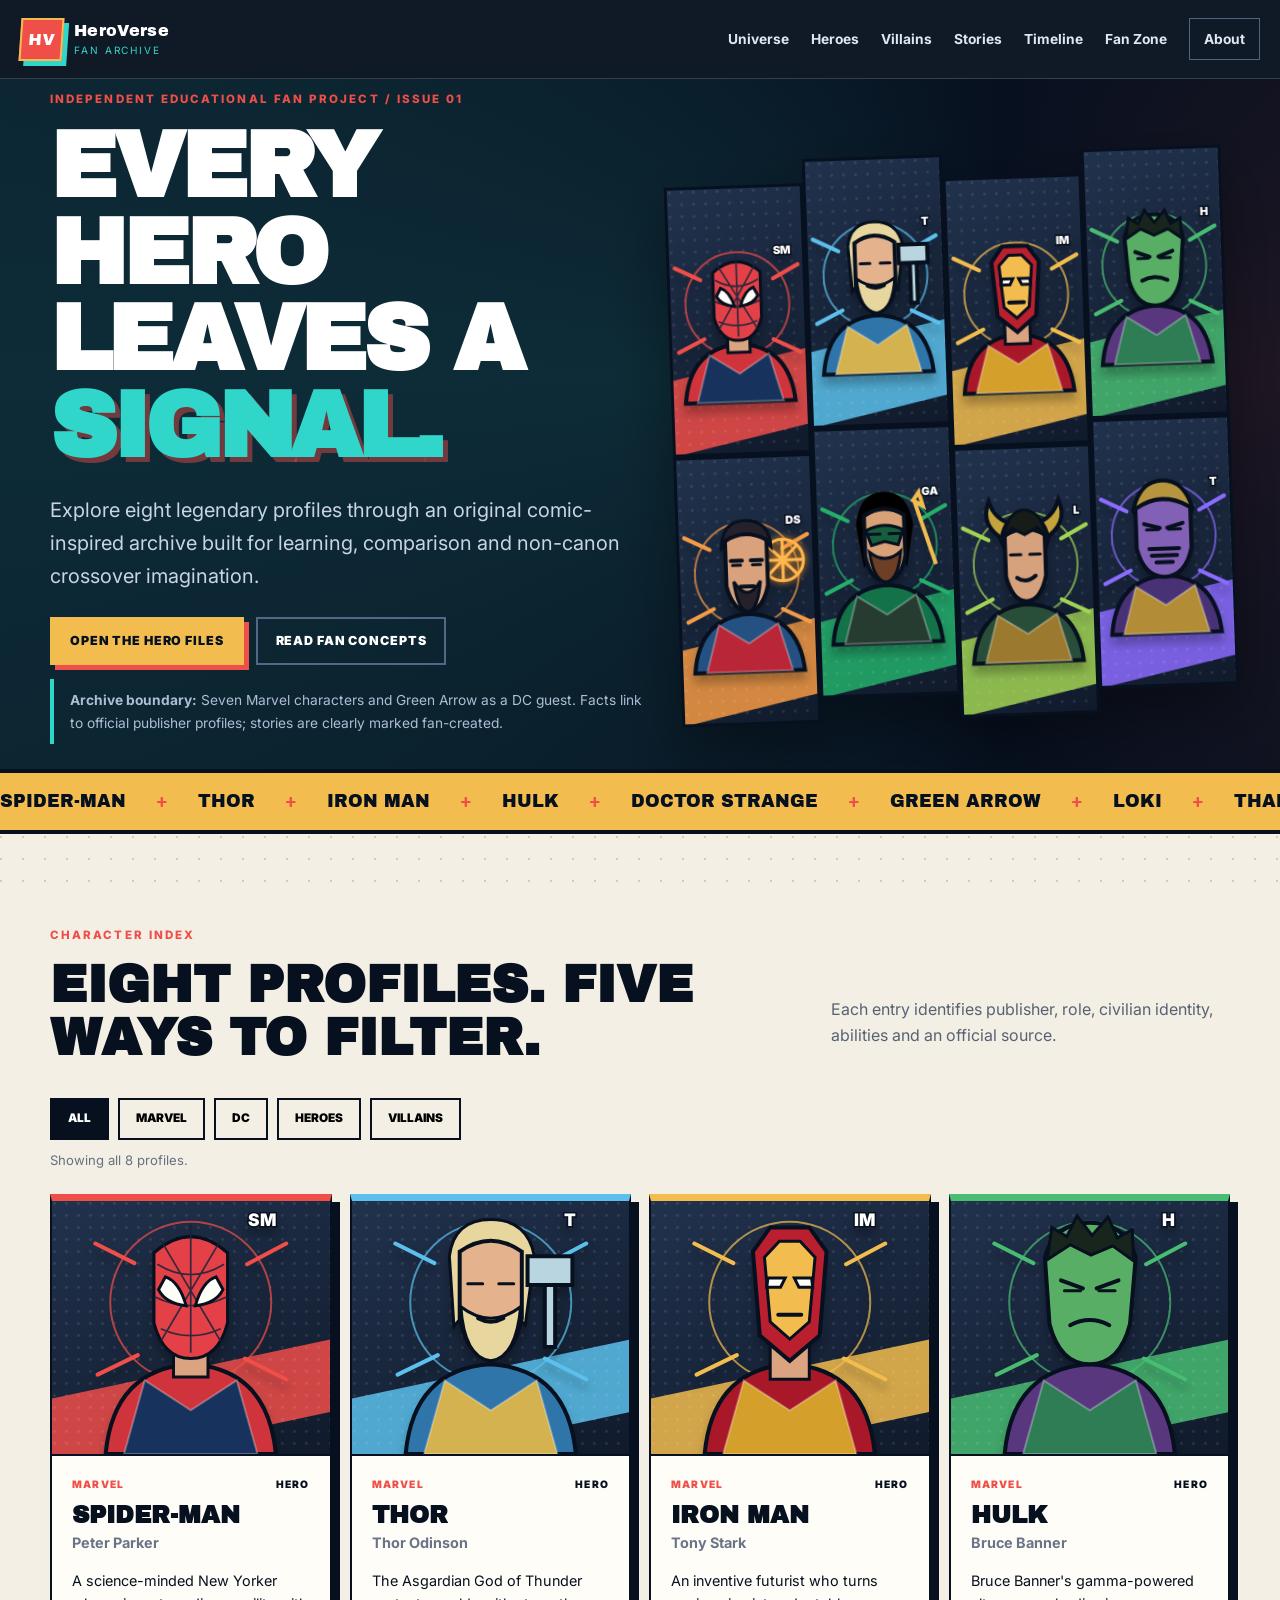
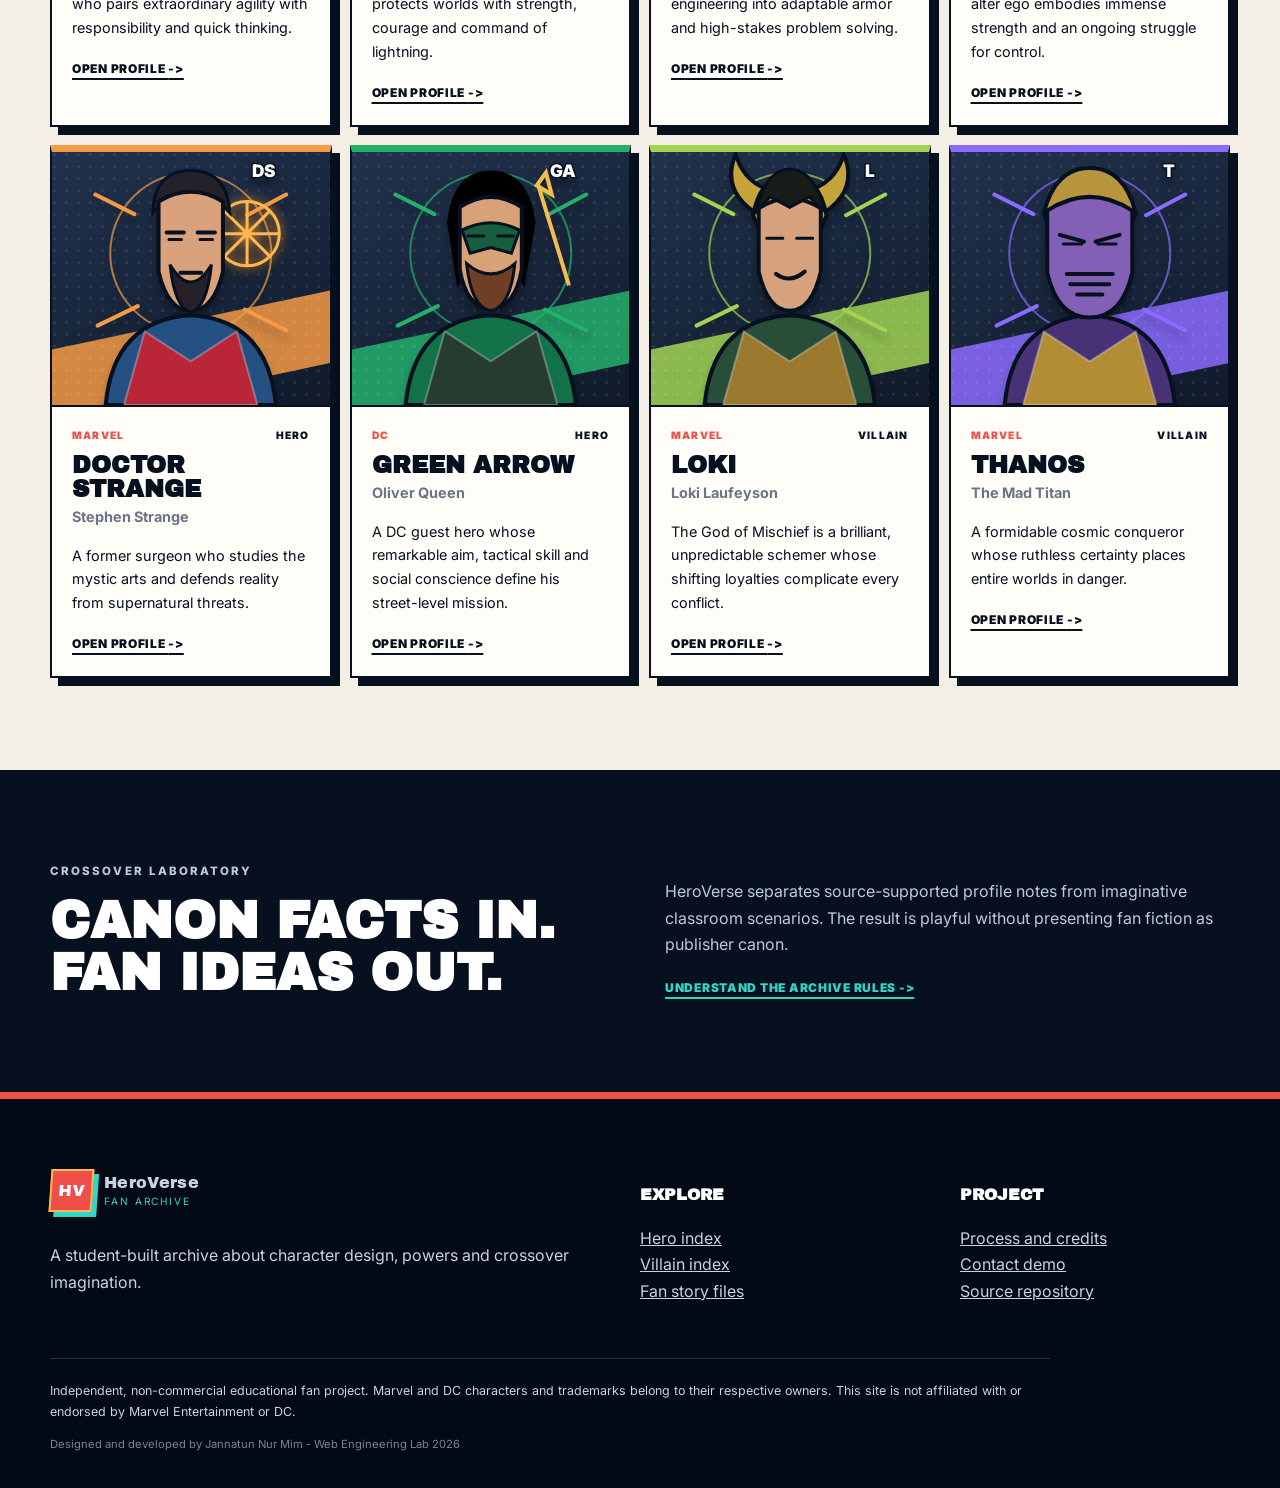
==== commit c4624d93: "Add original cartoon character portraits" ====
--- a/index.html
+++ b/index.html
@@ -8,7 +8,47 @@
   <a class="brand" href="https://mim242-40-002-dot.github.io/prompt-and-pixel-ai/" aria-label="HeroVerse Fan Archive home"><span class="brand-mark" aria-hidden="true">HV</span><span>HeroVerse<small>Fan Archive</small></span></a>
   <button class="nav-toggle" type="button" aria-expanded="false" aria-controls="site-menu"><span>Menu</span><i aria-hidden="true"></i></button>
   <div class="site-menu" id="site-menu"><a href="https://mim242-40-002-dot.github.io/prompt-and-pixel-ai/universe/">Universe</a><a href="https://mim242-40-002-dot.github.io/prompt-and-pixel-ai/heroes/">Heroes</a><a href="https://mim242-40-002-dot.github.io/prompt-and-pixel-ai/villains/">Villains</a><a href="https://mim242-40-002-dot.github.io/prompt-and-pixel-ai/stories/">Stories</a><a href="https://mim242-40-002-dot.github.io/prompt-and-pixel-ai/timeline/">Timeline</a><a href="https://mim242-40-002-dot.github.io/prompt-and-pixel-ai/fan-zone/">Fan Zone</a><a class="nav-more" href="https://mim242-40-002-dot.github.io/prompt-and-pixel-ai/about/">About</a></div>
-</nav></header><main id="main-content"><section class="home-hero"><div class="wrap home-grid"><div class="home-copy"><p class="kicker">Independent educational fan project / Issue 01</p><h1>Every hero leaves a <em>signal.</em></h1><p class="lead">Explore eight legendary profiles through an original comic-inspired archive built for learning, comparison and non-canon crossover imagination.</p><div class="button-row"><a class="button" href="https://mim242-40-002-dot.github.io/prompt-and-pixel-ai/heroes/">Open the hero files</a><a class="button button--ghost" href="https://mim242-40-002-dot.github.io/prompt-and-pixel-ai/stories/">Read fan concepts</a></div><p class="boundary-note"><strong>Archive boundary:</strong> Seven Marvel characters and Green Arrow as a DC guest. Facts link to official publisher profiles; stories are clearly marked fan-created.</p></div><div class="hero-collage" aria-label="Eight original stylized fan illustrations"><div class="portrait portrait--spider-man" role="img" aria-label="Original stylized fan illustration representing Spider-Man"><span class="portrait-orbit" aria-hidden="true"></span><span class="portrait-head" aria-hidden="true"></span><span class="portrait-body" aria-hidden="true"></span><span class="portrait-glyph" aria-hidden="true">SM</span></div><div class="portrait portrait--thor" role="img" aria-label="Original stylized fan illustration representing Thor"><span class="portrait-orbit" aria-hidden="true"></span><span class="portrait-head" aria-hidden="true"></span><span class="portrait-body" aria-hidden="true"></span><span class="portrait-glyph" aria-hidden="true">T</span></div><div class="portrait portrait--iron-man" role="img" aria-label="Original stylized fan illustration representing Iron Man"><span class="portrait-orbit" aria-hidden="true"></span><span class="portrait-head" aria-hidden="true"></span><span class="portrait-body" aria-hidden="true"></span><span class="portrait-glyph" aria-hidden="true">IM</span></div><div class="portrait portrait--hulk" role="img" aria-label="Original stylized fan illustration representing Hulk"><span class="portrait-orbit" aria-hidden="true"></span><span class="portrait-head" aria-hidden="true"></span><span class="portrait-body" aria-hidden="true"></span><span class="portrait-glyph" aria-hidden="true">H</span></div><div class="portrait portrait--doctor-strange" role="img" aria-label="Original stylized fan illustration representing Doctor Strange"><span class="portrait-orbit" aria-hidden="true"></span><span class="portrait-head" aria-hidden="true"></span><span class="portrait-body" aria-hidden="true"></span><span class="portrait-glyph" aria-hidden="true">DS</span></div><div class="portrait portrait--green-arrow" role="img" aria-label="Original stylized fan illustration representing Green Arrow"><span class="portrait-orbit" aria-hidden="true"></span><span class="portrait-head" aria-hidden="true"></span><span class="portrait-body" aria-hidden="true"></span><span class="portrait-glyph" aria-hidden="true">GA</span></div><div class="portrait portrait--loki" role="img" aria-label="Original stylized fan illustration representing Loki"><span class="portrait-orbit" aria-hidden="true"></span><span class="portrait-head" aria-hidden="true"></span><span class="portrait-body" aria-hidden="true"></span><span class="portrait-glyph" aria-hidden="true">L</span></div><div class="portrait portrait--thanos" role="img" aria-label="Original stylized fan illustration representing Thanos"><span class="portrait-orbit" aria-hidden="true"></span><span class="portrait-head" aria-hidden="true"></span><span class="portrait-body" aria-hidden="true"></span><span class="portrait-glyph" aria-hidden="true">T</span></div></div></div></section>
+</nav></header><main id="main-content"><section class="home-hero"><div class="wrap home-grid"><div class="home-copy"><p class="kicker">Independent educational fan project / Issue 01</p><h1>Every hero leaves a <em>signal.</em></h1><p class="lead">Explore eight legendary profiles through an original comic-inspired archive built for learning, comparison and non-canon crossover imagination.</p><div class="button-row"><a class="button" href="https://mim242-40-002-dot.github.io/prompt-and-pixel-ai/heroes/">Open the hero files</a><a class="button button--ghost" href="https://mim242-40-002-dot.github.io/prompt-and-pixel-ai/stories/">Read fan concepts</a></div><p class="boundary-note"><strong>Archive boundary:</strong> Seven Marvel characters and Green Arrow as a DC guest. Facts link to official publisher profiles; stories are clearly marked fan-created.</p></div><div class="hero-collage" aria-label="Eight original stylized fan illustrations"><div class="portrait portrait--spider-man" role="img" aria-label="Original cartoon fan illustration representing Spider-Man">
+      <svg class="portrait-art" viewBox="0 0 180 220" aria-hidden="true" focusable="false">
+        <circle class="c-orbit" cx="90" cy="88" r="70"/><path class="c-rays" d="M7 37l34 17M139 55l34-18M9 151l35-17M137 137l36 18"/>
+        <path class="c-torso" d="M16 220q7-74 74-78 67 4 74 78z"/><path class="c-chest" d="M50 156l40 26 40-26 18 64H32z"/>
+        <path class="c-neck" d="M75 126h30v27H75z"/><path class="c-head c-mask" d="M58 45q32-28 64 0v61q-8 31-32 31t-32-31z"/><path class="c-web" d="M90 20v112M61 55q29 18 58 0M58 83q32 16 64 0M64 111q26 12 52 0M64 34l52 88M116 34l-52 88"/><path class="c-eye" d="M68 66q12 4 18 25-18-2-24-14zM112 66q-12 4-18 25 18-2 24-14z"/><text class="c-glyph" x="164" y="22" text-anchor="end">SM</text>
+      </svg></div><div class="portrait portrait--thor" role="img" aria-label="Original cartoon fan illustration representing Thor">
+      <svg class="portrait-art" viewBox="0 0 180 220" aria-hidden="true" focusable="false">
+        <circle class="c-orbit" cx="90" cy="88" r="70"/><path class="c-rays" d="M7 37l34 17M139 55l34-18M9 151l35-17M137 137l36 18"/>
+        <path class="c-torso" d="M16 220q7-74 74-78 67 4 74 78z"/><path class="c-chest" d="M50 156l40 26 40-26 18 64H32z"/>
+        <path class="c-hair" d="M54 48q4-32 36-32t38 32l-8 60-15-16H72l-14 17z"/><path class="c-head" d="M63 44q27-19 54 0v58q-7 34-27 34t-27-34z"/><path class="c-hair c-beard" d="M64 92q26 20 52 0-4 44-26 47-23-3-26-47z"/><path class="c-eye" d="M70 72h13M97 72h13"/><path class="c-mouth" d="M79 102q11 6 22 0"/><path class="c-hammer" d="M122 48h39v25h-39zM137 73h9v54h-9z"/><text class="c-glyph" x="164" y="22" text-anchor="end">T</text>
+      </svg></div><div class="portrait portrait--iron-man" role="img" aria-label="Original cartoon fan illustration representing Iron Man">
+      <svg class="portrait-art" viewBox="0 0 180 220" aria-hidden="true" focusable="false">
+        <circle class="c-orbit" cx="90" cy="88" r="70"/><path class="c-rays" d="M7 37l34 17M139 55l34-18M9 151l35-17M137 137l36 18"/>
+        <path class="c-torso" d="M16 220q7-74 74-78 67 4 74 78z"/><path class="c-chest" d="M50 156l40 26 40-26 18 64H32z"/>
+        <path class="c-neck" d="M73 125h34v30H73z"/><path class="c-head c-helmet" d="M58 44l15-21h34l15 21-6 73-26 22-26-22z"/><path class="c-faceplate" d="M68 49l13-14h18l13 14-5 56-17 15-17-15z"/><path class="c-eye" d="M71 67h15l-4 8H70zM109 67H94l4 8h12z"/><path class="c-mouth" d="M80 99h20"/><text class="c-glyph" x="164" y="22" text-anchor="end">IM</text>
+      </svg></div><div class="portrait portrait--hulk" role="img" aria-label="Original cartoon fan illustration representing Hulk">
+      <svg class="portrait-art" viewBox="0 0 180 220" aria-hidden="true" focusable="false">
+        <circle class="c-orbit" cx="90" cy="88" r="70"/><path class="c-rays" d="M7 37l34 17M139 55l34-18M9 151l35-17M137 137l36 18"/>
+        <path class="c-torso" d="M16 220q7-74 74-78 67 4 74 78z"/><path class="c-chest" d="M50 156l40 26 40-26 18 64H32z"/>
+        <path class="c-head" d="M51 49q8-30 39-30t40 30l-5 58q-9 35-35 35t-35-35z"/><path class="c-hair" d="M53 51l4-28 13 8 9-18 13 17 14-16 8 18 13-7 1 27-18-13-19 8-18-9z"/><path class="c-brow" d="M65 69l19 7M115 69l-19 7"/><path class="c-eye" d="M68 78h14M98 78h14"/><path class="c-mouth" d="M73 108q17-9 34 0"/><text class="c-glyph" x="164" y="22" text-anchor="end">H</text>
+      </svg></div><div class="portrait portrait--doctor-strange" role="img" aria-label="Original cartoon fan illustration representing Doctor Strange">
+      <svg class="portrait-art" viewBox="0 0 180 220" aria-hidden="true" focusable="false">
+        <circle class="c-orbit" cx="90" cy="88" r="70"/><path class="c-rays" d="M7 37l34 17M139 55l34-18M9 151l35-17M137 137l36 18"/>
+        <path class="c-torso" d="M16 220q7-74 74-78 67 4 74 78z"/><path class="c-chest" d="M50 156l40 26 40-26 18 64H32z"/>
+        <circle class="c-spell" cx="139" cy="71" r="28"/><path class="c-spell" d="M111 71h56M139 43v56M119 51l40 40M159 51l-40 40"/><path class="c-hair" d="M57 53q1-37 33-37t34 37l-14-15-20 9-20-9z"/><path class="c-head" d="M62 43q28-17 56 0v61q-8 34-28 34t-28-34z"/><path class="c-brow" d="M69 70h15M96 70h15"/><path class="c-eye" d="M71 76h11M98 76h11"/><path class="c-beard" d="M72 98q18 30 36 0-4 38-18 41-14-3-18-41z"/><path class="c-mouth" d="M81 105h18"/><text class="c-glyph" x="164" y="22" text-anchor="end">DS</text>
+      </svg></div><div class="portrait portrait--green-arrow" role="img" aria-label="Original cartoon fan illustration representing Green Arrow">
+      <svg class="portrait-art" viewBox="0 0 180 220" aria-hidden="true" focusable="false">
+        <circle class="c-orbit" cx="90" cy="88" r="70"/><path class="c-rays" d="M7 37l34 17M139 55l34-18M9 151l35-17M137 137l36 18"/>
+        <path class="c-torso" d="M16 220q7-74 74-78 67 4 74 78z"/><path class="c-chest" d="M50 156l40 26 40-26 18 64H32z"/>
+        <path class="c-hood" d="M52 61q5-45 38-45t39 45l-10 57-13-23H74l-13 23z"/><path class="c-head" d="M63 48q27-18 54 0v54q-6 34-27 34t-27-34z"/><path class="c-mask" d="M65 68q25-13 50 0l-7 20-18-5-18 5z"/><path class="c-eye" d="M70 73h14M96 73h14"/><path class="c-beard" d="M69 97q21 18 42 0-4 38-21 41-17-3-21-41z"/><path class="c-arrow" d="M131 28l27 88M143 37l-13-8 8-11z"/><text class="c-glyph" x="164" y="22" text-anchor="end">GA</text>
+      </svg></div><div class="portrait portrait--loki" role="img" aria-label="Original cartoon fan illustration representing Loki">
+      <svg class="portrait-art" viewBox="0 0 180 220" aria-hidden="true" focusable="false">
+        <circle class="c-orbit" cx="90" cy="88" r="70"/><path class="c-rays" d="M7 37l34 17M139 55l34-18M9 151l35-17M137 137l36 18"/>
+        <path class="c-torso" d="M16 220q7-74 74-78 67 4 74 78z"/><path class="c-chest" d="M50 156l40 26 40-26 18 64H32z"/>
+        <path class="c-horn" d="M65 56Q29 35 43 2q8 27 34 32zM115 56q36-21 22-54-8 27-34 32z"/><path class="c-helmet" d="M58 55q7-35 32-35t32 35l-10 24H68z"/><path class="c-head" d="M63 49q27-17 54 0v55q-8 34-27 34t-27-34z"/><path class="c-hair" d="M61 52q8-37 29-37t31 37l-14-13-17 9-17-9z"/><path class="c-eye" d="M70 75h14M96 75h14"/><path class="c-mouth" d="M78 106q12 9 25-2"/><text class="c-glyph" x="164" y="22" text-anchor="end">L</text>
+      </svg></div><div class="portrait portrait--thanos" role="img" aria-label="Original cartoon fan illustration representing Thanos">
+      <svg class="portrait-art" viewBox="0 0 180 220" aria-hidden="true" focusable="false">
+        <circle class="c-orbit" cx="90" cy="88" r="70"/><path class="c-rays" d="M7 37l34 17M139 55l34-18M9 151l35-17M137 137l36 18"/>
+        <path class="c-torso" d="M16 220q7-74 74-78 67 4 74 78z"/><path class="c-chest" d="M50 156l40 26 40-26 18 64H32z"/>
+        <path class="c-helmet" d="M50 53q10-39 40-39t40 39l-10 24-10-31H70L60 77z"/><path class="c-head" d="M53 51q37-24 74 0v54q-9 39-37 39t-37-39z"/><path class="c-brow" d="M64 72l21 6M116 72l-21 6"/><path class="c-eye" d="M67 80h16M97 80h16"/><path class="c-chin" d="M70 106h40M73 115h34M79 124h22"/><text class="c-glyph" x="164" y="22" text-anchor="end">T</text>
+      </svg></div></div></div></section>
 <section class="ticker" aria-label="Featured names"><div>Spider-Man <span>+</span> Thor <span>+</span> Iron Man <span>+</span> Hulk <span>+</span> Doctor Strange <span>+</span> Green Arrow <span>+</span> Loki <span>+</span> Thanos</div></section>
 <section class="section"><div class="wrap"><div class="section-heading"><div><p class="kicker">Character index</p><h2>Eight profiles. Five ways to filter.</h2></div><p>Each entry identifies publisher, role, civilian identity, abilities and an official source.</p></div><div class="filter-bar" role="group" aria-label="Filter character archive">
       <button type="button" class="filter is-active" data-filter="all" aria-pressed="true">All</button>
@@ -17,7 +57,12 @@
       <button type="button" class="filter" data-filter="hero" aria-pressed="false">Heroes</button>
       <button type="button" class="filter" data-filter="villain" aria-pressed="false">Villains</button>
     </div><p class="filter-status" aria-live="polite">Showing all 8 profiles.</p><div class="character-grid" id="character-grid"><article class="character-card accent-crimson" data-publisher="marvel" data-alignment="hero" data-character="spider-man">
-      <div class="portrait portrait--spider-man" role="img" aria-label="Original stylized fan illustration representing Spider-Man"><span class="portrait-orbit" aria-hidden="true"></span><span class="portrait-head" aria-hidden="true"></span><span class="portrait-body" aria-hidden="true"></span><span class="portrait-glyph" aria-hidden="true">SM</span></div>
+      <div class="portrait portrait--spider-man" role="img" aria-label="Original cartoon fan illustration representing Spider-Man">
+      <svg class="portrait-art" viewBox="0 0 180 220" aria-hidden="true" focusable="false">
+        <circle class="c-orbit" cx="90" cy="88" r="70"/><path class="c-rays" d="M7 37l34 17M139 55l34-18M9 151l35-17M137 137l36 18"/>
+        <path class="c-torso" d="M16 220q7-74 74-78 67 4 74 78z"/><path class="c-chest" d="M50 156l40 26 40-26 18 64H32z"/>
+        <path class="c-neck" d="M75 126h30v27H75z"/><path class="c-head c-mask" d="M58 45q32-28 64 0v61q-8 31-32 31t-32-31z"/><path class="c-web" d="M90 20v112M61 55q29 18 58 0M58 83q32 16 64 0M64 111q26 12 52 0M64 34l52 88M116 34l-52 88"/><path class="c-eye" d="M68 66q12 4 18 25-18-2-24-14zM112 66q-12 4-18 25 18-2 24-14z"/><text class="c-glyph" x="164" y="22" text-anchor="end">SM</text>
+      </svg></div>
       <div class="character-copy">
         <div class="eyebrow-row"><span class="publisher">Marvel</span><span>Hero</span></div>
         <h3>Spider-Man</h3><p class="identity">Peter Parker</p>
@@ -25,7 +70,12 @@
         <button class="text-link" type="button" data-profile="{&quot;name&quot;: &quot;Spider-Man&quot;, &quot;identity&quot;: &quot;Peter Parker&quot;, &quot;publisher&quot;: &quot;Marvel&quot;, &quot;role&quot;: &quot;Hero&quot;, &quot;ability&quot;: &quot;Spider-sense, agility and web-shooters&quot;, &quot;bio&quot;: &quot;A science-minded New Yorker who pairs extraordinary agility with responsibility and quick thinking.&quot;, &quot;source&quot;: &quot;https://www.marvel.com/characters/spider-man-peter-parker&quot;}" aria-haspopup="dialog">Open profile <span aria-hidden="true">-&gt;</span></button>
       </div>
     </article><article class="character-card accent-sky" data-publisher="marvel" data-alignment="hero" data-character="thor">
-      <div class="portrait portrait--thor" role="img" aria-label="Original stylized fan illustration representing Thor"><span class="portrait-orbit" aria-hidden="true"></span><span class="portrait-head" aria-hidden="true"></span><span class="portrait-body" aria-hidden="true"></span><span class="portrait-glyph" aria-hidden="true">T</span></div>
+      <div class="portrait portrait--thor" role="img" aria-label="Original cartoon fan illustration representing Thor">
+      <svg class="portrait-art" viewBox="0 0 180 220" aria-hidden="true" focusable="false">
+        <circle class="c-orbit" cx="90" cy="88" r="70"/><path class="c-rays" d="M7 37l34 17M139 55l34-18M9 151l35-17M137 137l36 18"/>
+        <path class="c-torso" d="M16 220q7-74 74-78 67 4 74 78z"/><path class="c-chest" d="M50 156l40 26 40-26 18 64H32z"/>
+        <path class="c-hair" d="M54 48q4-32 36-32t38 32l-8 60-15-16H72l-14 17z"/><path class="c-head" d="M63 44q27-19 54 0v58q-7 34-27 34t-27-34z"/><path class="c-hair c-beard" d="M64 92q26 20 52 0-4 44-26 47-23-3-26-47z"/><path class="c-eye" d="M70 72h13M97 72h13"/><path class="c-mouth" d="M79 102q11 6 22 0"/><path class="c-hammer" d="M122 48h39v25h-39zM137 73h9v54h-9z"/><text class="c-glyph" x="164" y="22" text-anchor="end">T</text>
+      </svg></div>
       <div class="character-copy">
         <div class="eyebrow-row"><span class="publisher">Marvel</span><span>Hero</span></div>
         <h3>Thor</h3><p class="identity">Thor Odinson</p>
@@ -33,7 +83,12 @@
         <button class="text-link" type="button" data-profile="{&quot;name&quot;: &quot;Thor&quot;, &quot;identity&quot;: &quot;Thor Odinson&quot;, &quot;publisher&quot;: &quot;Marvel&quot;, &quot;role&quot;: &quot;Hero&quot;, &quot;ability&quot;: &quot;Thunder, flight and enchanted hammer&quot;, &quot;bio&quot;: &quot;The Asgardian God of Thunder protects worlds with strength, courage and command of lightning.&quot;, &quot;source&quot;: &quot;https://www.marvel.com/characters/thor-thor-odinson/on-screen&quot;}" aria-haspopup="dialog">Open profile <span aria-hidden="true">-&gt;</span></button>
       </div>
     </article><article class="character-card accent-gold" data-publisher="marvel" data-alignment="hero" data-character="iron-man">
-      <div class="portrait portrait--iron-man" role="img" aria-label="Original stylized fan illustration representing Iron Man"><span class="portrait-orbit" aria-hidden="true"></span><span class="portrait-head" aria-hidden="true"></span><span class="portrait-body" aria-hidden="true"></span><span class="portrait-glyph" aria-hidden="true">IM</span></div>
+      <div class="portrait portrait--iron-man" role="img" aria-label="Original cartoon fan illustration representing Iron Man">
+      <svg class="portrait-art" viewBox="0 0 180 220" aria-hidden="true" focusable="false">
+        <circle class="c-orbit" cx="90" cy="88" r="70"/><path class="c-rays" d="M7 37l34 17M139 55l34-18M9 151l35-17M137 137l36 18"/>
+        <path class="c-torso" d="M16 220q7-74 74-78 67 4 74 78z"/><path class="c-chest" d="M50 156l40 26 40-26 18 64H32z"/>
+        <path class="c-neck" d="M73 125h34v30H73z"/><path class="c-head c-helmet" d="M58 44l15-21h34l15 21-6 73-26 22-26-22z"/><path class="c-faceplate" d="M68 49l13-14h18l13 14-5 56-17 15-17-15z"/><path class="c-eye" d="M71 67h15l-4 8H70zM109 67H94l4 8h12z"/><path class="c-mouth" d="M80 99h20"/><text class="c-glyph" x="164" y="22" text-anchor="end">IM</text>
+      </svg></div>
       <div class="character-copy">
         <div class="eyebrow-row"><span class="publisher">Marvel</span><span>Hero</span></div>
         <h3>Iron Man</h3><p class="identity">Tony Stark</p>
@@ -41,7 +96,12 @@
         <button class="text-link" type="button" data-profile="{&quot;name&quot;: &quot;Iron Man&quot;, &quot;identity&quot;: &quot;Tony Stark&quot;, &quot;publisher&quot;: &quot;Marvel&quot;, &quot;role&quot;: &quot;Hero&quot;, &quot;ability&quot;: &quot;Powered armor, flight and engineering&quot;, &quot;bio&quot;: &quot;An inventive futurist who turns engineering into adaptable armor and high-stakes problem solving.&quot;, &quot;source&quot;: &quot;https://www.marvel.com/characters/iron-man-tony-stark&quot;}" aria-haspopup="dialog">Open profile <span aria-hidden="true">-&gt;</span></button>
       </div>
     </article><article class="character-card accent-green" data-publisher="marvel" data-alignment="hero" data-character="hulk">
-      <div class="portrait portrait--hulk" role="img" aria-label="Original stylized fan illustration representing Hulk"><span class="portrait-orbit" aria-hidden="true"></span><span class="portrait-head" aria-hidden="true"></span><span class="portrait-body" aria-hidden="true"></span><span class="portrait-glyph" aria-hidden="true">H</span></div>
+      <div class="portrait portrait--hulk" role="img" aria-label="Original cartoon fan illustration representing Hulk">
+      <svg class="portrait-art" viewBox="0 0 180 220" aria-hidden="true" focusable="false">
+        <circle class="c-orbit" cx="90" cy="88" r="70"/><path class="c-rays" d="M7 37l34 17M139 55l34-18M9 151l35-17M137 137l36 18"/>
+        <path class="c-torso" d="M16 220q7-74 74-78 67 4 74 78z"/><path class="c-chest" d="M50 156l40 26 40-26 18 64H32z"/>
+        <path class="c-head" d="M51 49q8-30 39-30t40 30l-5 58q-9 35-35 35t-35-35z"/><path class="c-hair" d="M53 51l4-28 13 8 9-18 13 17 14-16 8 18 13-7 1 27-18-13-19 8-18-9z"/><path class="c-brow" d="M65 69l19 7M115 69l-19 7"/><path class="c-eye" d="M68 78h14M98 78h14"/><path class="c-mouth" d="M73 108q17-9 34 0"/><text class="c-glyph" x="164" y="22" text-anchor="end">H</text>
+      </svg></div>
       <div class="character-copy">
         <div class="eyebrow-row"><span class="publisher">Marvel</span><span>Hero</span></div>
         <h3>Hulk</h3><p class="identity">Bruce Banner</p>
@@ -49,7 +109,12 @@
         <button class="text-link" type="button" data-profile="{&quot;name&quot;: &quot;Hulk&quot;, &quot;identity&quot;: &quot;Bruce Banner&quot;, &quot;publisher&quot;: &quot;Marvel&quot;, &quot;role&quot;: &quot;Hero&quot;, &quot;ability&quot;: &quot;Gamma strength, resilience and leaps&quot;, &quot;bio&quot;: &quot;Bruce Banner's gamma-powered alter ego embodies immense strength and an ongoing struggle for control.&quot;, &quot;source&quot;: &quot;https://www.marvel.com/characters/hulk-bruce-banner&quot;}" aria-haspopup="dialog">Open profile <span aria-hidden="true">-&gt;</span></button>
       </div>
     </article><article class="character-card accent-amber" data-publisher="marvel" data-alignment="hero" data-character="doctor-strange">
-      <div class="portrait portrait--doctor-strange" role="img" aria-label="Original stylized fan illustration representing Doctor Strange"><span class="portrait-orbit" aria-hidden="true"></span><span class="portrait-head" aria-hidden="true"></span><span class="portrait-body" aria-hidden="true"></span><span class="portrait-glyph" aria-hidden="true">DS</span></div>
+      <div class="portrait portrait--doctor-strange" role="img" aria-label="Original cartoon fan illustration representing Doctor Strange">
+      <svg class="portrait-art" viewBox="0 0 180 220" aria-hidden="true" focusable="false">
+        <circle class="c-orbit" cx="90" cy="88" r="70"/><path class="c-rays" d="M7 37l34 17M139 55l34-18M9 151l35-17M137 137l36 18"/>
+        <path class="c-torso" d="M16 220q7-74 74-78 67 4 74 78z"/><path class="c-chest" d="M50 156l40 26 40-26 18 64H32z"/>
+        <circle class="c-spell" cx="139" cy="71" r="28"/><path class="c-spell" d="M111 71h56M139 43v56M119 51l40 40M159 51l-40 40"/><path class="c-hair" d="M57 53q1-37 33-37t34 37l-14-15-20 9-20-9z"/><path class="c-head" d="M62 43q28-17 56 0v61q-8 34-28 34t-28-34z"/><path class="c-brow" d="M69 70h15M96 70h15"/><path class="c-eye" d="M71 76h11M98 76h11"/><path class="c-beard" d="M72 98q18 30 36 0-4 38-18 41-14-3-18-41z"/><path class="c-mouth" d="M81 105h18"/><text class="c-glyph" x="164" y="22" text-anchor="end">DS</text>
+      </svg></div>
       <div class="character-copy">
         <div class="eyebrow-row"><span class="publisher">Marvel</span><span>Hero</span></div>
         <h3>Doctor Strange</h3><p class="identity">Stephen Strange</p>
@@ -57,7 +122,12 @@
         <button class="text-link" type="button" data-profile="{&quot;name&quot;: &quot;Doctor Strange&quot;, &quot;identity&quot;: &quot;Stephen Strange&quot;, &quot;publisher&quot;: &quot;Marvel&quot;, &quot;role&quot;: &quot;Hero&quot;, &quot;ability&quot;: &quot;Mystic arts, portals and protective spells&quot;, &quot;bio&quot;: &quot;A former surgeon who studies the mystic arts and defends reality from supernatural threats.&quot;, &quot;source&quot;: &quot;https://www.marvel.com/characters/doctor-strange-stephen-strange&quot;}" aria-haspopup="dialog">Open profile <span aria-hidden="true">-&gt;</span></button>
       </div>
     </article><article class="character-card accent-emerald" data-publisher="dc" data-alignment="hero" data-character="green-arrow">
-      <div class="portrait portrait--green-arrow" role="img" aria-label="Original stylized fan illustration representing Green Arrow"><span class="portrait-orbit" aria-hidden="true"></span><span class="portrait-head" aria-hidden="true"></span><span class="portrait-body" aria-hidden="true"></span><span class="portrait-glyph" aria-hidden="true">GA</span></div>
+      <div class="portrait portrait--green-arrow" role="img" aria-label="Original cartoon fan illustration representing Green Arrow">
+      <svg class="portrait-art" viewBox="0 0 180 220" aria-hidden="true" focusable="false">
+        <circle class="c-orbit" cx="90" cy="88" r="70"/><path class="c-rays" d="M7 37l34 17M139 55l34-18M9 151l35-17M137 137l36 18"/>
+        <path class="c-torso" d="M16 220q7-74 74-78 67 4 74 78z"/><path class="c-chest" d="M50 156l40 26 40-26 18 64H32z"/>
+        <path class="c-hood" d="M52 61q5-45 38-45t39 45l-10 57-13-23H74l-13 23z"/><path class="c-head" d="M63 48q27-18 54 0v54q-6 34-27 34t-27-34z"/><path class="c-mask" d="M65 68q25-13 50 0l-7 20-18-5-18 5z"/><path class="c-eye" d="M70 73h14M96 73h14"/><path class="c-beard" d="M69 97q21 18 42 0-4 38-21 41-17-3-21-41z"/><path class="c-arrow" d="M131 28l27 88M143 37l-13-8 8-11z"/><text class="c-glyph" x="164" y="22" text-anchor="end">GA</text>
+      </svg></div>
       <div class="character-copy">
         <div class="eyebrow-row"><span class="publisher">DC</span><span>Hero</span></div>
         <h3>Green Arrow</h3><p class="identity">Oliver Queen</p>
@@ -65,7 +135,12 @@
         <button class="text-link" type="button" data-profile="{&quot;name&quot;: &quot;Green Arrow&quot;, &quot;identity&quot;: &quot;Oliver Queen&quot;, &quot;publisher&quot;: &quot;DC&quot;, &quot;role&quot;: &quot;Hero&quot;, &quot;ability&quot;: &quot;Archery, precision and martial arts&quot;, &quot;bio&quot;: &quot;A DC guest hero whose remarkable aim, tactical skill and social conscience define his street-level mission.&quot;, &quot;source&quot;: &quot;https://www.dc.com/characters/green-arrow&quot;}" aria-haspopup="dialog">Open profile <span aria-hidden="true">-&gt;</span></button>
       </div>
     </article><article class="character-card accent-lime" data-publisher="marvel" data-alignment="villain" data-character="loki">
-      <div class="portrait portrait--loki" role="img" aria-label="Original stylized fan illustration representing Loki"><span class="portrait-orbit" aria-hidden="true"></span><span class="portrait-head" aria-hidden="true"></span><span class="portrait-body" aria-hidden="true"></span><span class="portrait-glyph" aria-hidden="true">L</span></div>
+      <div class="portrait portrait--loki" role="img" aria-label="Original cartoon fan illustration representing Loki">
+      <svg class="portrait-art" viewBox="0 0 180 220" aria-hidden="true" focusable="false">
+        <circle class="c-orbit" cx="90" cy="88" r="70"/><path class="c-rays" d="M7 37l34 17M139 55l34-18M9 151l35-17M137 137l36 18"/>
+        <path class="c-torso" d="M16 220q7-74 74-78 67 4 74 78z"/><path class="c-chest" d="M50 156l40 26 40-26 18 64H32z"/>
+        <path class="c-horn" d="M65 56Q29 35 43 2q8 27 34 32zM115 56q36-21 22-54-8 27-34 32z"/><path class="c-helmet" d="M58 55q7-35 32-35t32 35l-10 24H68z"/><path class="c-head" d="M63 49q27-17 54 0v55q-8 34-27 34t-27-34z"/><path class="c-hair" d="M61 52q8-37 29-37t31 37l-14-13-17 9-17-9z"/><path class="c-eye" d="M70 75h14M96 75h14"/><path class="c-mouth" d="M78 106q12 9 25-2"/><text class="c-glyph" x="164" y="22" text-anchor="end">L</text>
+      </svg></div>
       <div class="character-copy">
         <div class="eyebrow-row"><span class="publisher">Marvel</span><span>Villain</span></div>
         <h3>Loki</h3><p class="identity">Loki Laufeyson</p>
@@ -73,7 +148,12 @@
         <button class="text-link" type="button" data-profile="{&quot;name&quot;: &quot;Loki&quot;, &quot;identity&quot;: &quot;Loki Laufeyson&quot;, &quot;publisher&quot;: &quot;Marvel&quot;, &quot;role&quot;: &quot;Villain&quot;, &quot;ability&quot;: &quot;Illusion, sorcery and shapeshifting&quot;, &quot;bio&quot;: &quot;The God of Mischief is a brilliant, unpredictable schemer whose shifting loyalties complicate every conflict.&quot;, &quot;source&quot;: &quot;https://www.marvel.com/characters/loki&quot;}" aria-haspopup="dialog">Open profile <span aria-hidden="true">-&gt;</span></button>
       </div>
     </article><article class="character-card accent-violet" data-publisher="marvel" data-alignment="villain" data-character="thanos">
-      <div class="portrait portrait--thanos" role="img" aria-label="Original stylized fan illustration representing Thanos"><span class="portrait-orbit" aria-hidden="true"></span><span class="portrait-head" aria-hidden="true"></span><span class="portrait-body" aria-hidden="true"></span><span class="portrait-glyph" aria-hidden="true">T</span></div>
+      <div class="portrait portrait--thanos" role="img" aria-label="Original cartoon fan illustration representing Thanos">
+      <svg class="portrait-art" viewBox="0 0 180 220" aria-hidden="true" focusable="false">
+        <circle class="c-orbit" cx="90" cy="88" r="70"/><path class="c-rays" d="M7 37l34 17M139 55l34-18M9 151l35-17M137 137l36 18"/>
+        <path class="c-torso" d="M16 220q7-74 74-78 67 4 74 78z"/><path class="c-chest" d="M50 156l40 26 40-26 18 64H32z"/>
+        <path class="c-helmet" d="M50 53q10-39 40-39t40 39l-10 24-10-31H70L60 77z"/><path class="c-head" d="M53 51q37-24 74 0v54q-9 39-37 39t-37-39z"/><path class="c-brow" d="M64 72l21 6M116 72l-21 6"/><path class="c-eye" d="M67 80h16M97 80h16"/><path class="c-chin" d="M70 106h40M73 115h34M79 124h22"/><text class="c-glyph" x="164" y="22" text-anchor="end">T</text>
+      </svg></div>
       <div class="character-copy">
         <div class="eyebrow-row"><span class="publisher">Marvel</span><span>Villain</span></div>
         <h3>Thanos</h3><p class="identity">The Mad Titan</p>
--- a/css/heroverse.css
+++ b/css/heroverse.css
@@ -1,5 +1,5 @@
 @import url('https://fonts.googleapis.com/css2?family=Archivo+Black&family=Inter:wght@400;500;600;700;800&display=swap');
 :root{--ink:#07101f;--navy:#0b1930;--paper:#f3efe4;--white:#fffdf7;--cyan:#31d6cb;--red:#ef4e49;--gold:#f2bd4e;--violet:#8b6cff;--green:#33c47b;--line:rgba(255,255,255,.16);--shadow:0 22px 60px rgba(3,8,18,.25);--display:'Archivo Black',Impact,sans-serif;--body:Inter,Arial,sans-serif}*{box-sizing:border-box}html{scroll-behavior:smooth}body{margin:0;background:var(--paper);color:var(--ink);font-family:var(--body);line-height:1.65}body::before{content:"";position:fixed;inset:0;pointer-events:none;opacity:.16;background-image:radial-gradient(circle at 1px 1px,#07101f 1px,transparent 0);background-size:22px 22px;z-index:-1}a{color:inherit}button,input,select,textarea{font:inherit}.wrap{width:min(1180px,calc(100% - 40px));margin:auto}.skip-link{position:fixed;left:16px;top:-60px;z-index:100;background:var(--gold);padding:10px 16px;font-weight:800}.skip-link:focus{top:12px}.site-header{position:sticky;top:0;z-index:50;background:rgba(7,16,31,.96);border-bottom:1px solid var(--line);backdrop-filter:blur(14px)}.nav-shell{width:min(1240px,calc(100% - 32px));height:78px;margin:auto;display:flex;align-items:center;gap:28px}.brand{display:inline-flex;align-items:center;gap:11px;color:white;text-decoration:none;font-family:var(--display);font-size:1rem;letter-spacing:.02em;line-height:.85}.brand small{display:block;color:var(--cyan);font-family:var(--body);font-size:.63rem;letter-spacing:.19em;text-transform:uppercase;margin-top:8px}.brand-mark{width:43px;height:43px;display:grid;place-items:center;border:2px solid var(--gold);background:var(--red);color:white;box-shadow:5px 5px 0 var(--cyan);transform:skew(-4deg)}.site-menu{margin-left:auto;display:flex;align-items:center;gap:22px}.site-menu a{color:#dfe7f4;text-decoration:none;font-size:.86rem;font-weight:700;position:relative}.site-menu a::after{content:"";position:absolute;left:0;right:100%;bottom:-8px;height:3px;background:var(--cyan);transition:right .2s}.site-menu a:hover::after,.site-menu a:focus-visible::after,.site-menu a[aria-current=page]::after{right:0}.nav-more{padding:9px 14px;border:1px solid #52637d}.nav-toggle{display:none;margin-left:auto;color:white;background:none;border:0;font-weight:800}.nav-toggle i,.nav-toggle i::before,.nav-toggle i::after{display:block;width:24px;height:2px;background:white;position:relative}.nav-toggle i{margin-top:8px}.nav-toggle i::before,.nav-toggle i::after{content:"";position:absolute;left:0}.nav-toggle i::before{top:-7px}.nav-toggle i::after{top:7px}.home-hero,.page-hero{background:var(--ink);color:white;overflow:hidden;position:relative}.home-hero::after,.page-hero::after{content:"";position:absolute;inset:-20%;background:conic-gradient(from 180deg at 70% 45%,transparent,rgba(49,214,203,.14),transparent,rgba(239,78,73,.1),transparent);animation:drift 18s linear infinite}.home-grid{min-height:690px;display:grid;grid-template-columns:1.03fr .97fr;align-items:center;gap:30px;position:relative;z-index:1}.kicker{text-transform:uppercase;letter-spacing:.18em;font-size:.72rem;font-weight:800;color:var(--red);margin:0 0 14px}.home-copy h1,.page-hero h1{font-family:var(--display);text-transform:uppercase;line-height:.94;letter-spacing:-.045em;margin:0;max-width:850px}.home-copy h1{font-size:clamp(3.4rem,7.2vw,7.2rem)}.home-copy h1 em{font-style:normal;color:var(--cyan);text-shadow:5px 5px 0 rgba(239,78,73,.45)}.lead{font-size:clamp(1.05rem,2vw,1.25rem);color:#c9d5e6;max-width:690px;margin:24px 0}.button-row{display:flex;gap:12px;flex-wrap:wrap}.button{display:inline-flex;justify-content:center;align-items:center;min-height:48px;padding:12px 18px;border:2px solid var(--gold);background:var(--gold);color:var(--ink);text-decoration:none;text-transform:uppercase;letter-spacing:.07em;font-size:.78rem;font-weight:900;box-shadow:5px 5px 0 var(--red);cursor:pointer}.button:hover,.button:focus-visible{transform:translate(-2px,-2px);box-shadow:8px 8px 0 var(--red)}.button--ghost{background:transparent;color:white;border-color:#536887;box-shadow:none}.button--dark{background:var(--ink);color:white;border-color:var(--ink);margin-top:12px}.boundary-note{max-width:680px;border-left:4px solid var(--cyan);padding:10px 0 10px 16px;color:#aebed4;font-size:.86rem}.hero-collage{height:540px;display:grid;grid-template-columns:repeat(4,1fr);grid-template-rows:repeat(2,1fr);transform:rotate(-2deg);filter:drop-shadow(0 26px 30px rgba(0,0,0,.35))}.hero-collage .portrait:nth-child(odd){transform:translateY(24px)}.portrait{position:relative;min-height:245px;overflow:hidden;background:linear-gradient(155deg,#21324d,#101a2b);border:3px solid var(--ink);isolation:isolate}.portrait::before{content:"";position:absolute;inset:0;background:radial-gradient(circle at 20% 20%,rgba(255,255,255,.26) 0 1px,transparent 2px);background-size:12px 12px;opacity:.35}.portrait::after{content:"";position:absolute;width:130%;height:28%;left:-15%;bottom:5%;background:var(--accent,var(--cyan));transform:rotate(-12deg);opacity:.85;z-index:-1}.portrait-head{position:absolute;width:42%;aspect-ratio:.82;left:29%;top:17%;border-radius:46% 46% 40% 40%;background:linear-gradient(145deg,var(--accent,#dce4ec),#10182a);box-shadow:inset 8px -8px 0 rgba(0,0,0,.22)}.portrait-head::after{content:"";position:absolute;left:16%;right:16%;top:44%;height:5px;background:var(--white);box-shadow:0 12px 0 color-mix(in srgb,var(--accent) 75%,white)}.portrait-body{position:absolute;width:92%;height:52%;left:4%;bottom:-19%;border-radius:48% 48% 0 0;background:linear-gradient(145deg,var(--accent,#52647e),#111a2c);border:3px solid rgba(255,255,255,.12)}.portrait-orbit{position:absolute;width:76%;aspect-ratio:1;left:12%;top:5%;border:2px solid var(--accent,var(--cyan));border-radius:50%;opacity:.55}.portrait-glyph{position:absolute;right:8%;top:7%;font-family:var(--display);font-size:1.15rem;color:white;text-shadow:2px 2px 0 var(--ink)}.portrait--spider-man{--accent:#ef4e49}.portrait--spider-man .portrait-head{background:repeating-linear-gradient(45deg,#bd2929 0 8px,#ef4e49 8px 15px)}.portrait--thor{--accent:#5bc0eb}.portrait--thor .portrait-head::before{content:"";position:absolute;width:145%;height:28%;left:-22%;top:-10%;border-radius:50%;background:#e5d5a2}.portrait--iron-man{--accent:#f2bd4e}.portrait--iron-man .portrait-head{clip-path:polygon(20% 0,80% 0,100% 25%,86% 100%,14% 100%,0 25%)}.portrait--hulk{--accent:#48bd72}.portrait--hulk .portrait-head{width:52%;left:24%;border-radius:40% 40% 45% 45%}.portrait--doctor-strange{--accent:#f59b45}.portrait--doctor-strange .portrait-orbit{border-width:6px;box-shadow:0 0 20px #f59b45}.portrait--green-arrow{--accent:#24b06b}.portrait--green-arrow .portrait-head::before{content:"";position:absolute;inset:-18% -30% 48%;background:#0b683d;clip-path:polygon(0 100%,50% 0,100% 100%)}.portrait--loki{--accent:#a2d454}.portrait--loki .portrait-head::before{content:"";position:absolute;width:140%;height:75%;left:-20%;top:-38%;border:5px solid #d9b44a;border-bottom:0;border-radius:50% 50% 0 0}.portrait--thanos{--accent:#8b6cff}.portrait--thanos .portrait-head{width:52%;left:24%;background:linear-gradient(#8b6cff,#4f3a92)}.ticker{overflow:hidden;background:var(--gold);border-block:4px solid var(--ink);font-family:var(--display);text-transform:uppercase;white-space:nowrap;padding:14px 0;font-size:1.1rem}.ticker div{width:max-content;animation:marquee 22s linear infinite}.ticker span{color:var(--red);padding:0 24px}.section{padding:92px 0}.section--ink{background:var(--ink);color:white}.section--paper{background:#e8e0d0}.section-heading{display:flex;justify-content:space-between;gap:30px;align-items:end;margin-bottom:34px}.section-heading h2,.split h2,.publisher-panel h2,.fan-lab h2,.contact-note h2{font-family:var(--display);text-transform:uppercase;line-height:1.03;font-size:clamp(2rem,4vw,4.1rem);margin:0}.section-heading>p{max-width:460px;color:#566273}.filter-bar{display:flex;gap:9px;flex-wrap:wrap;margin-bottom:10px}.filter{border:2px solid var(--ink);background:transparent;padding:9px 16px;text-transform:uppercase;font-size:.74rem;font-weight:900;cursor:pointer}.filter.is-active,.filter:hover,.filter:focus-visible{background:var(--ink);color:white}.filter-status{font-size:.82rem;color:#667180;margin:0 0 22px}.character-grid{display:grid;grid-template-columns:repeat(4,1fr);gap:18px}.character-card{background:var(--white);border:2px solid var(--ink);box-shadow:8px 8px 0 var(--ink);transition:transform .2s}.character-card:hover{transform:translate(-3px,-3px)}.character-card .portrait{min-height:255px;border:0;border-bottom:2px solid var(--ink)}.character-copy{padding:20px}.character-copy h3{font-family:var(--display);text-transform:uppercase;font-size:1.5rem;margin:10px 0 0;line-height:1}.character-copy p{font-size:.9rem}.identity{color:#697487;margin:4px 0 12px!important;font-weight:700}.eyebrow-row{display:flex;justify-content:space-between;text-transform:uppercase;letter-spacing:.12em;font-size:.64rem;font-weight:900}.publisher{color:var(--red)}.text-link{border:0;padding:0;background:none;color:var(--ink);text-transform:uppercase;font-weight:900;font-size:.75rem;letter-spacing:.06em;cursor:pointer;text-decoration:underline;text-decoration-thickness:2px;text-underline-offset:5px}.text-link.light{color:var(--cyan)}.profile-dialog{width:min(610px,calc(100% - 32px));border:3px solid var(--ink);padding:30px;background:var(--paper);box-shadow:14px 14px 0 var(--cyan)}.profile-dialog::backdrop{background:rgba(4,9,19,.82);backdrop-filter:blur(5px)}.dialog-top{display:flex;justify-content:space-between;align-items:center}.dialog-close{border:2px solid var(--ink);background:white;padding:7px 12px;font-weight:800;cursor:pointer}.profile-dialog h2{font-family:var(--display);font-size:2.7rem;text-transform:uppercase;line-height:1;margin:12px 0 4px}.dialog-identity{font-weight:800;color:#687486}.profile-facts{display:grid;grid-template-columns:1fr 2fr;border-block:2px solid var(--ink);padding:14px 0}.profile-facts div{padding-right:14px}.profile-facts dt{text-transform:uppercase;font-size:.67rem;font-weight:900;letter-spacing:.1em}.profile-facts dd{margin:3px 0}.page-hero .hero-grid{min-height:470px;align-items:center;position:relative;z-index:1}.page-hero h1{font-size:clamp(3.1rem,6.5vw,6.6rem)}.hero-seal{justify-self:end;width:250px;aspect-ratio:1;border:4px double var(--gold);border-radius:50%;display:flex;flex-direction:column;align-items:center;justify-content:center;transform:rotate(7deg);box-shadow:0 0 0 14px rgba(49,214,203,.1)}.hero-seal span{letter-spacing:.24em;font-weight:900;font-size:.7rem}.hero-seal strong{font-family:var(--display);font-size:5.3rem;color:var(--cyan);line-height:1}.hero-seal small{font-size:.66rem;text-transform:uppercase}.split,.two-col,.contact-grid,.fan-lab{display:grid;grid-template-columns:1fr 1fr;gap:50px;align-items:center}.split p{color:#bdcadb}.publisher-panel{min-height:440px;padding:40px;border:3px solid var(--ink);box-shadow:12px 12px 0 var(--ink);position:relative;overflow:hidden}.publisher-panel::after{content:"";position:absolute;width:250px;height:250px;border-radius:50%;right:-80px;bottom:-100px;background:var(--panel-color);opacity:.23}.marvel-panel{--panel-color:var(--red);background:#fff5ee}.dc-panel{--panel-color:var(--green);background:#eefbf4}.big-number{font-family:var(--display);font-size:7rem;line-height:.8;color:var(--panel-color)}.rule-grid,.process-grid{display:grid;grid-template-columns:repeat(4,1fr);gap:18px}.rule-grid article,.process-grid article{border-top:5px solid var(--red);background:var(--white);padding:24px;min-height:240px}.rule-grid b,.step{font-family:var(--display);font-size:2rem;color:var(--cyan);text-shadow:2px 2px 0 var(--ink)}.story-grid{display:grid;grid-template-columns:repeat(3,1fr);gap:20px}.story-card{min-height:330px;border:3px solid var(--ink);background:var(--white);padding:28px;box-shadow:8px 8px 0 var(--ink);position:relative}.story-card:nth-child(2n){background:#dff8f3}.story-card:nth-child(3n){background:#ffe8df}.story-card h2{font-family:var(--display);text-transform:uppercase;line-height:1.08;margin-top:55px}.story-no{position:absolute;right:22px;top:18px;font-family:var(--display);font-size:3rem;color:var(--red)}.issue-tag{display:inline-block;background:var(--gold);color:var(--ink);padding:5px 8px;text-transform:uppercase;letter-spacing:.08em;font-size:.62rem;font-weight:900}.timeline{position:relative}.timeline::before{content:"";position:absolute;left:137px;top:0;bottom:0;width:4px;background:var(--ink)}.timeline-item{display:grid;grid-template-columns:110px 1fr;gap:55px;padding:22px 0 38px;position:relative}.timeline-item::before{content:"";position:absolute;left:128px;top:30px;width:17px;height:17px;background:var(--red);border:3px solid var(--ink);border-radius:50%}.timeline-item.fan::before{background:var(--cyan)}.timeline-date{font-family:var(--display);font-size:1.65rem;text-align:right}.timeline-item h2{font-family:var(--display);text-transform:uppercase;margin:12px 0 3px}.timeline-item a{font-weight:800}.fan-lab{align-items:stretch}.fan-lab form{display:grid;gap:8px}.fan-lab label,.contact-form label{text-transform:uppercase;font-size:.68rem;font-weight:900;letter-spacing:.09em;margin-top:8px}.fan-lab select,.contact-form input,.contact-form select,.contact-form textarea{width:100%;border:2px solid var(--ink);background:var(--white);padding:13px}.fan-lab .button{margin-top:14px}.prompt-output,.contact-note{background:var(--ink);color:white;padding:40px;box-shadow:12px 12px 0 var(--cyan)}.prompt-output h2{font-family:var(--display);text-transform:uppercase;line-height:1.05;font-size:2.7rem}.vote-grid{display:grid;grid-template-columns:repeat(4,1fr);gap:10px}.vote-grid button{min-height:100px;border:2px solid var(--ink);background:var(--white);font-weight:900;cursor:pointer}.vote-grid button:hover,.vote-grid button:focus-visible,.vote-grid button.is-selected{background:var(--cyan)}.process-grid article{border-color:var(--cyan)}.contact-grid{align-items:start}.contact-form{display:grid;grid-template-columns:1fr 1fr;gap:18px}.contact-form .full{grid-column:1/-1}.form-status{font-size:.86rem;font-weight:700}.site-footer{background:#030915;color:#c8d3e2;padding:70px max(20px,calc((100% - 1180px)/2)) 24px;border-top:7px solid var(--red)}.footer-grid{display:grid;grid-template-columns:2fr 1fr 1fr;gap:50px}.site-footer h2{font-family:var(--display);font-size:1rem;text-transform:uppercase;color:white}.site-footer a{color:inherit}.brand--footer{margin-bottom:14px}.legal{border-top:1px solid #26344b;margin-top:38px;padding-top:22px;font-size:.78rem;max-width:1000px}.copyright{font-size:.7rem;color:#77849a}.accent-crimson{--card-accent:#ef4e49}.accent-sky{--card-accent:#5bc0eb}.accent-gold{--card-accent:#f2bd4e}.accent-green{--card-accent:#48bd72}.accent-amber{--card-accent:#f59b45}.accent-emerald{--card-accent:#24b06b}.accent-lime{--card-accent:#a2d454}.accent-violet{--card-accent:#8b6cff}.character-card{border-top:7px solid var(--card-accent)}[hidden]{display:none!important}:focus-visible{outline:4px solid var(--cyan);outline-offset:3px}@keyframes drift{to{transform:rotate(360deg)}}@keyframes marquee{to{transform:translateX(-50%)}}
-@media(max-width:1000px){.site-menu{position:absolute;display:none;left:16px;right:16px;top:78px;background:var(--ink);padding:20px;flex-direction:column;align-items:stretch;border:1px solid #364967}.site-menu.is-open{display:flex}.nav-toggle{display:block}.home-grid{grid-template-columns:1fr;padding:80px 0}.hero-collage{height:430px}.character-grid{grid-template-columns:repeat(2,1fr)}.rule-grid,.process-grid{grid-template-columns:repeat(2,1fr)}.story-grid{grid-template-columns:repeat(2,1fr)}}
+.portrait-art{position:absolute;inset:0;width:100%;height:100%;z-index:2;filter:drop-shadow(0 8px 5px rgba(0,0,0,.26))}.portrait-art *{vector-effect:non-scaling-stroke}.c-orbit{fill:none;stroke:var(--accent);stroke-width:2;opacity:.7}.c-rays{fill:none;stroke:var(--accent);stroke-width:4;stroke-linecap:round}.c-torso{fill:var(--suit,var(--accent));stroke:#07101f;stroke-width:4}.c-chest{fill:var(--suit-2,#15243b);stroke:rgba(255,255,255,.28);stroke-width:2}.c-head{fill:var(--skin,#d9a47f);stroke:#07101f;stroke-width:4}.c-neck{fill:var(--skin,#d9a47f);stroke:#07101f;stroke-width:3}.c-hair,.c-beard{fill:var(--hair,#261c1d);stroke:#07101f;stroke-width:3}.c-eye{fill:#fffdf7;stroke:#07101f;stroke-width:3;stroke-linecap:round}.c-mouth,.c-brow,.c-chin{fill:none;stroke:#07101f;stroke-width:4;stroke-linecap:round}.c-mask{fill:var(--mask,var(--accent));stroke:#07101f;stroke-width:3}.c-helmet,.c-horn{fill:var(--metal,var(--gold));stroke:#07101f;stroke-width:4}.c-faceplate{fill:#f2bd4e;stroke:#07101f;stroke-width:3}.c-web{fill:none;stroke:#17243b;stroke-width:1.7;opacity:.85}.c-spell{fill:none;stroke:#ffb84f;stroke-width:3;filter:drop-shadow(0 0 5px #ff9d2e)}.c-hammer{fill:#b9d5df;stroke:#07101f;stroke-width:4}.c-arrow{fill:none;stroke:#f2bd4e;stroke-width:4}.c-glyph{fill:#fff;font:900 15px var(--body);paint-order:stroke;stroke:#07101f;stroke-width:3}.portrait--spider-man{--accent:#ef4e49;--suit:#cf343c;--suit-2:#17335d;--mask:#e34147}.portrait--thor{--accent:#5bc0eb;--suit:#2f75aa;--suit-2:#d5b250;--skin:#e4b38e;--hair:#e8d69f}.portrait--iron-man{--accent:#f2bd4e;--suit:#a91828;--suit-2:#d59f2c;--metal:#b91f2e}.portrait--hulk{--accent:#48bd72;--suit:#58377e;--suit-2:#2f7d55;--skin:#58ae65;--hair:#17251d}.portrait--doctor-strange{--accent:#f59b45;--suit:#245182;--suit-2:#b92637;--skin:#d9a27c;--hair:#25212b}.portrait--green-arrow{--accent:#24b06b;--suit:#147249;--suit-2:#263c31;--skin:#d8a177;--hair:#6d3f25;--mask:#155f3e}.portrait--loki{--accent:#a2d454;--suit:#284d38;--suit-2:#9b7a2f;--skin:#d6a17d;--hair:#171c18;--metal:#c5a43b}.portrait--thanos{--accent:#8b6cff;--suit:#493176;--suit-2:#b28d36;--skin:#8260b5;--metal:#b7953e}@media(max-width:1000px){.site-menu{position:absolute;display:none;left:16px;right:16px;top:78px;background:var(--ink);padding:20px;flex-direction:column;align-items:stretch;border:1px solid #364967}.site-menu.is-open{display:flex}.nav-toggle{display:block}.home-grid{grid-template-columns:1fr;padding:80px 0}.hero-collage{height:430px}.character-grid{grid-template-columns:repeat(2,1fr)}.rule-grid,.process-grid{grid-template-columns:repeat(2,1fr)}.story-grid{grid-template-columns:repeat(2,1fr)}}
 @media(max-width:700px){.wrap{width:calc(100% - 42px)}.nav-shell{width:calc(100% - 28px);height:70px;gap:6px}.brand{font-size:.78rem;gap:8px}.brand small{font-size:.54rem}.brand-mark{width:36px;height:36px;box-shadow:3px 3px 0 var(--cyan)}.nav-toggle{padding:6px;min-width:40px;font-size:.7rem}.home-grid{padding:56px 0;min-height:auto}.home-copy{min-width:0}.home-copy .kicker{max-width:30ch;font-size:.6rem;letter-spacing:.13em}.home-copy h1{font-size:clamp(2.2rem,11vw,2.6rem);letter-spacing:-.045em;overflow-wrap:normal}.home-copy .lead{font-size:.92rem;max-width:100%}.hero-collage{height:560px;grid-template-columns:repeat(2,1fr);grid-template-rows:repeat(4,1fr)}.hero-collage .portrait{min-height:140px}.hero-collage .portrait:nth-child(odd){transform:none}.section{padding:65px 0}.section-heading,.split{display:block}.section-heading>p{margin-top:16px}.character-grid,.two-col,.story-grid,.fan-lab,.contact-grid,.footer-grid{grid-template-columns:1fr}.character-card .portrait{min-height:290px}.page-hero .hero-grid{min-height:520px;display:block;padding:80px 0}.page-hero h1{font-size:clamp(2.45rem,12vw,3rem)}.hero-seal{display:none}.publisher-panel{min-height:0}.rule-grid,.process-grid,.vote-grid{grid-template-columns:1fr}.timeline::before{left:14px}.timeline-item{grid-template-columns:1fr;gap:7px;padding-left:44px}.timeline-item::before{left:5px}.timeline-date{text-align:left}.contact-form{grid-template-columns:1fr}.site-footer{padding-top:55px}.profile-dialog{padding:22px}.profile-dialog h2{font-size:2rem}.profile-facts{grid-template-columns:1fr}.ticker{font-size:.83rem}}
 @media(prefers-reduced-motion:reduce){*,*::before,*::after{animation:none!important;scroll-behavior:auto!important;transition:none!important}}
